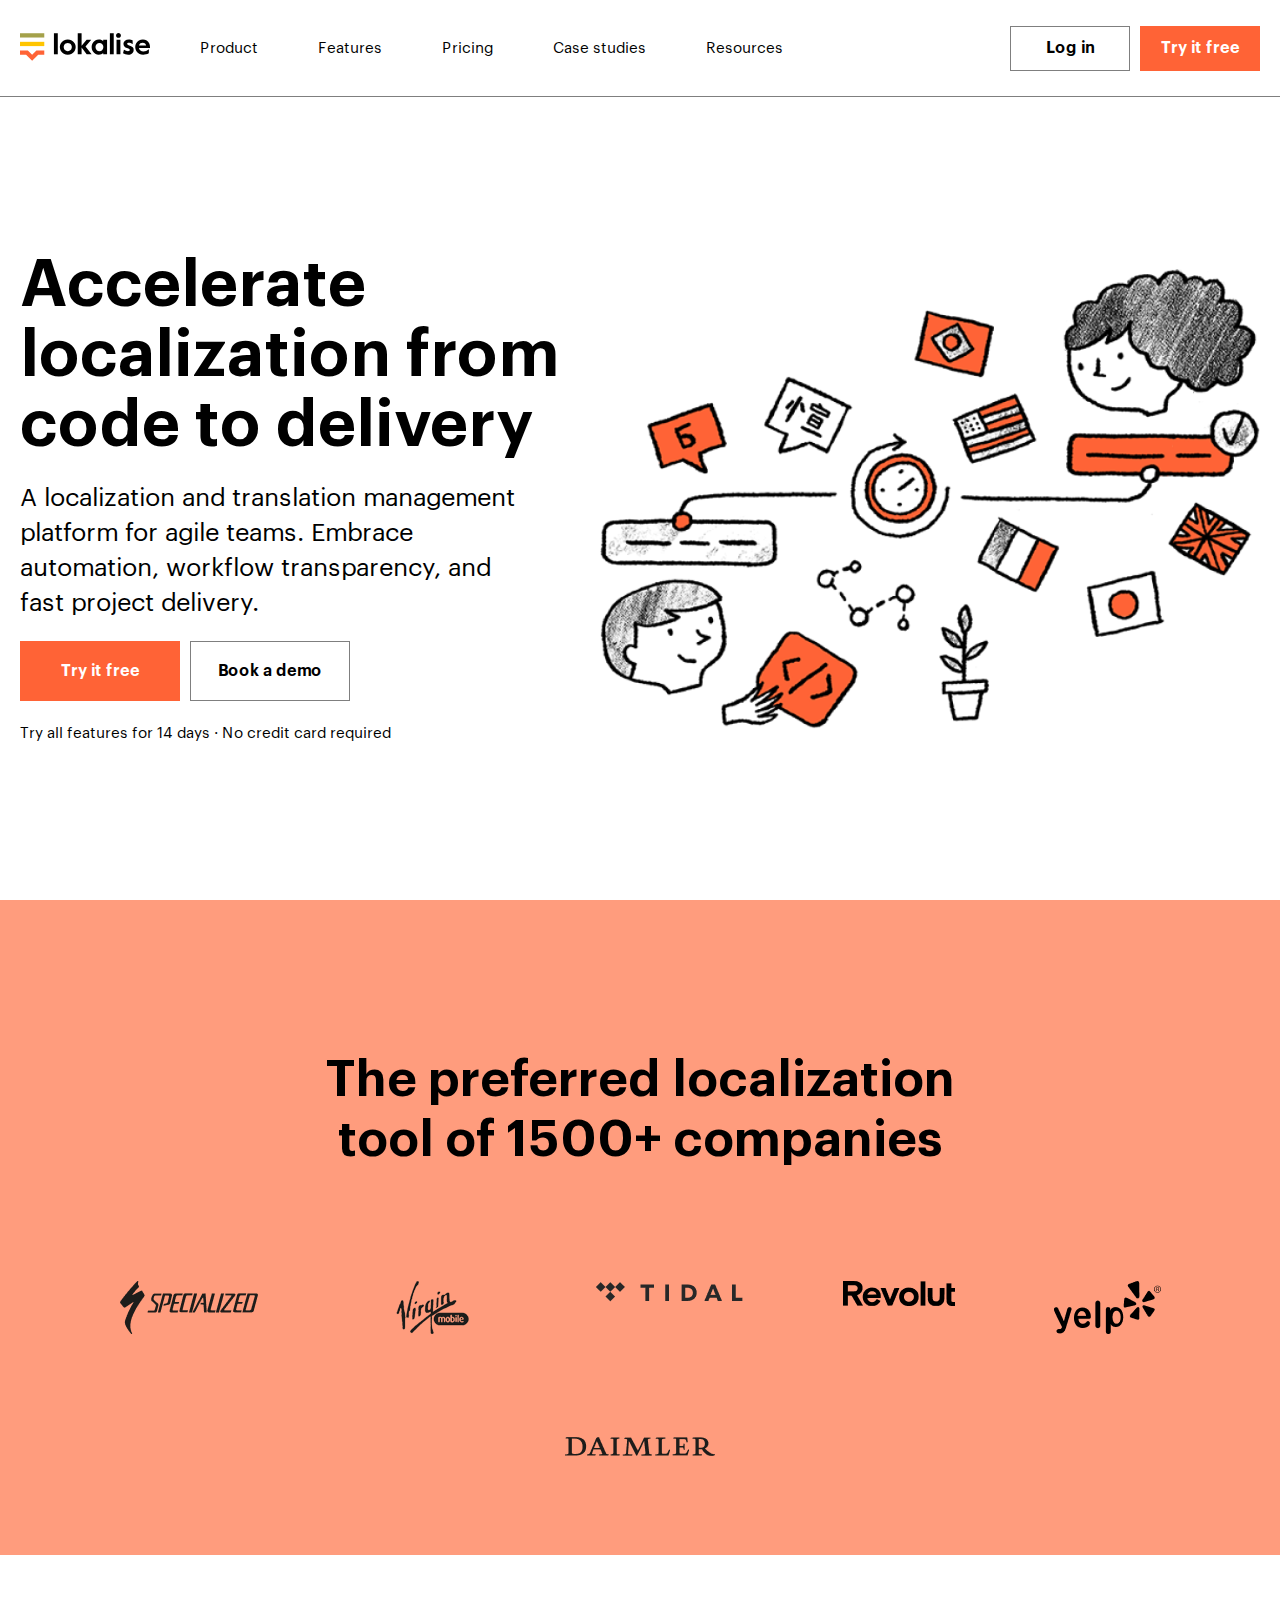
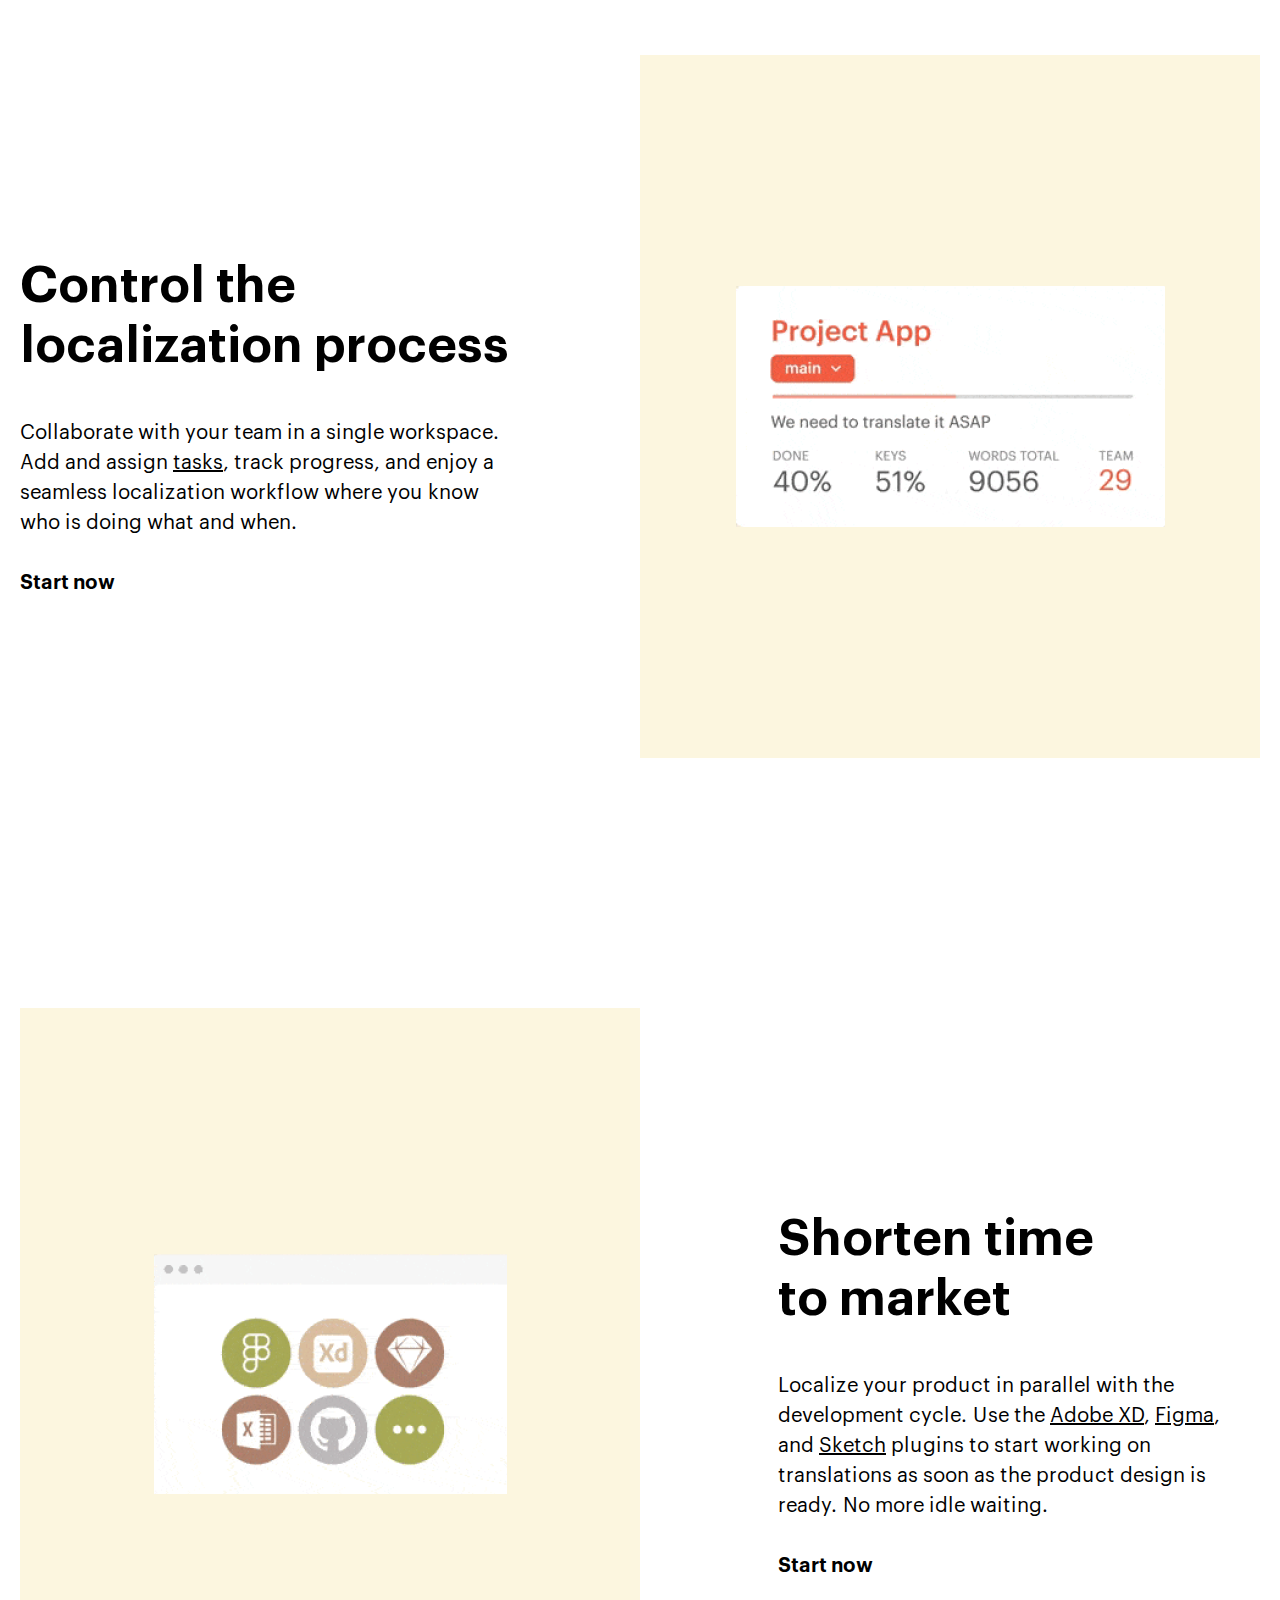
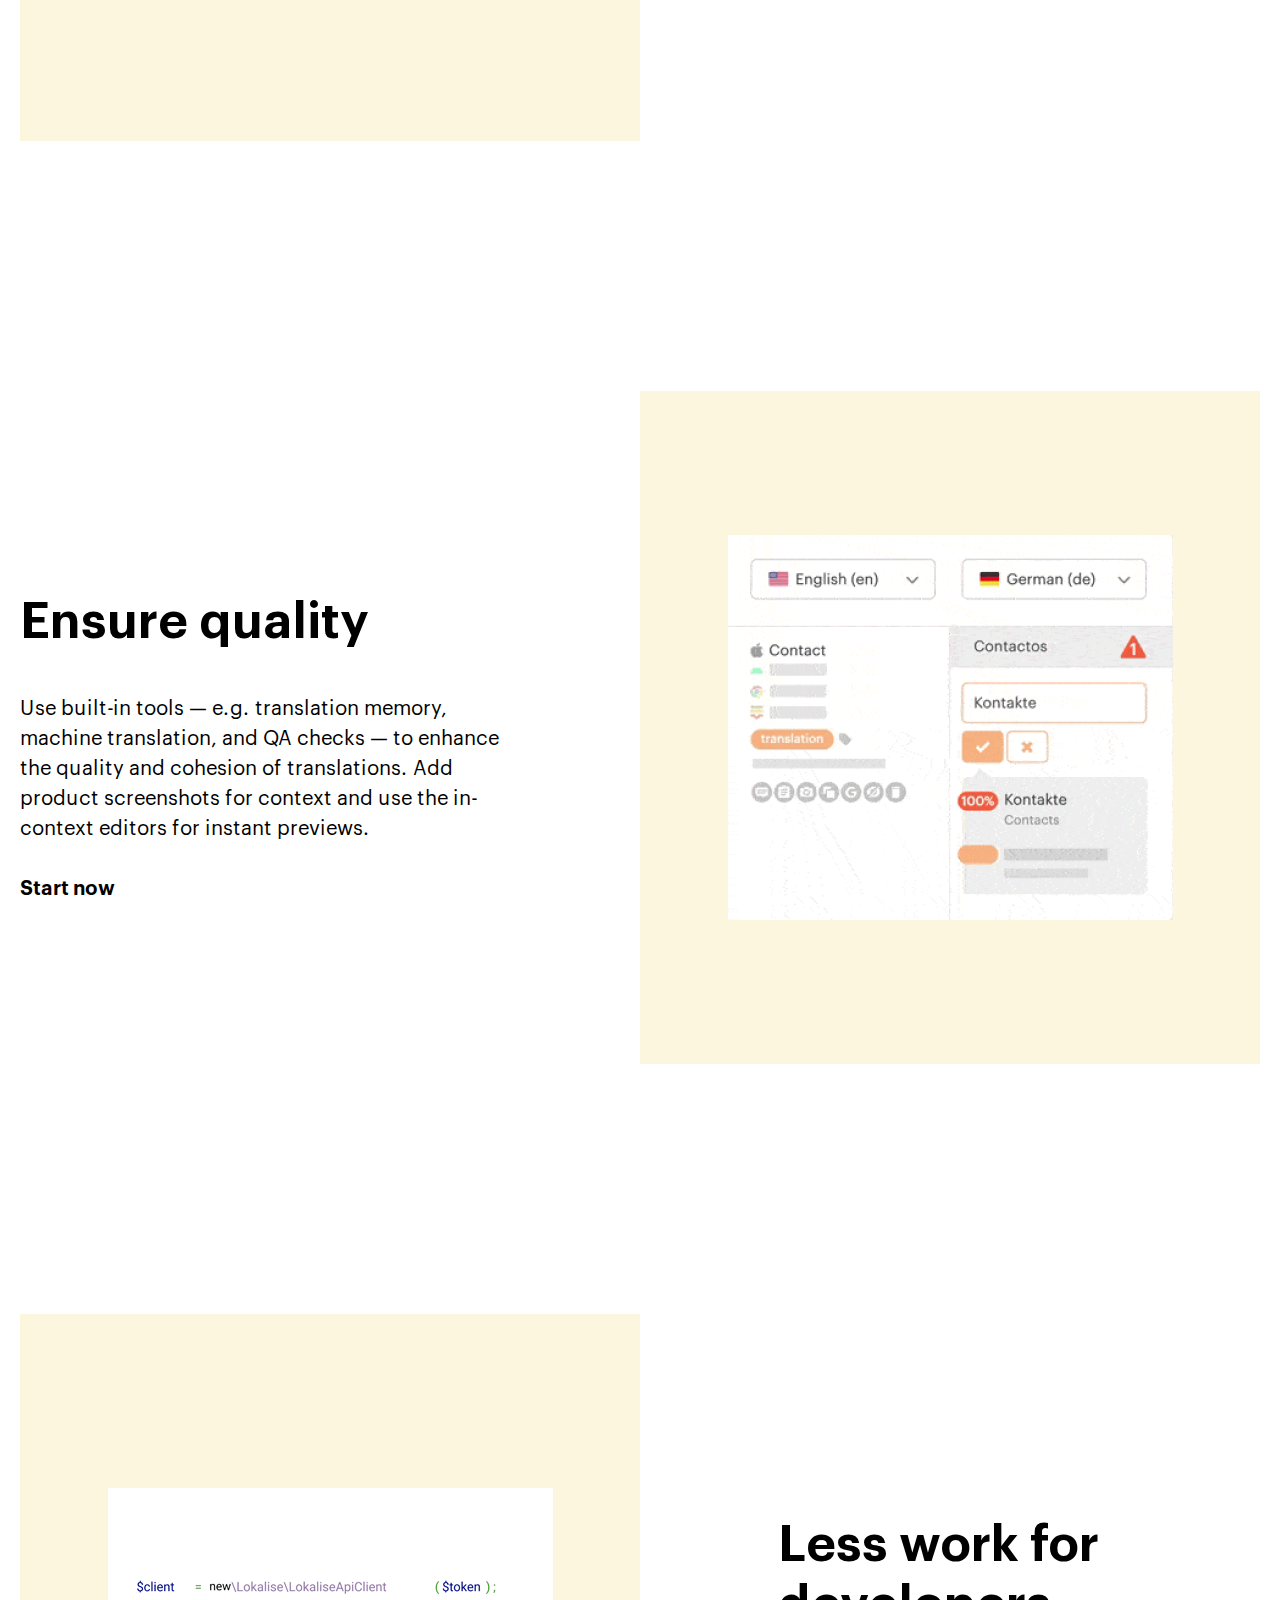
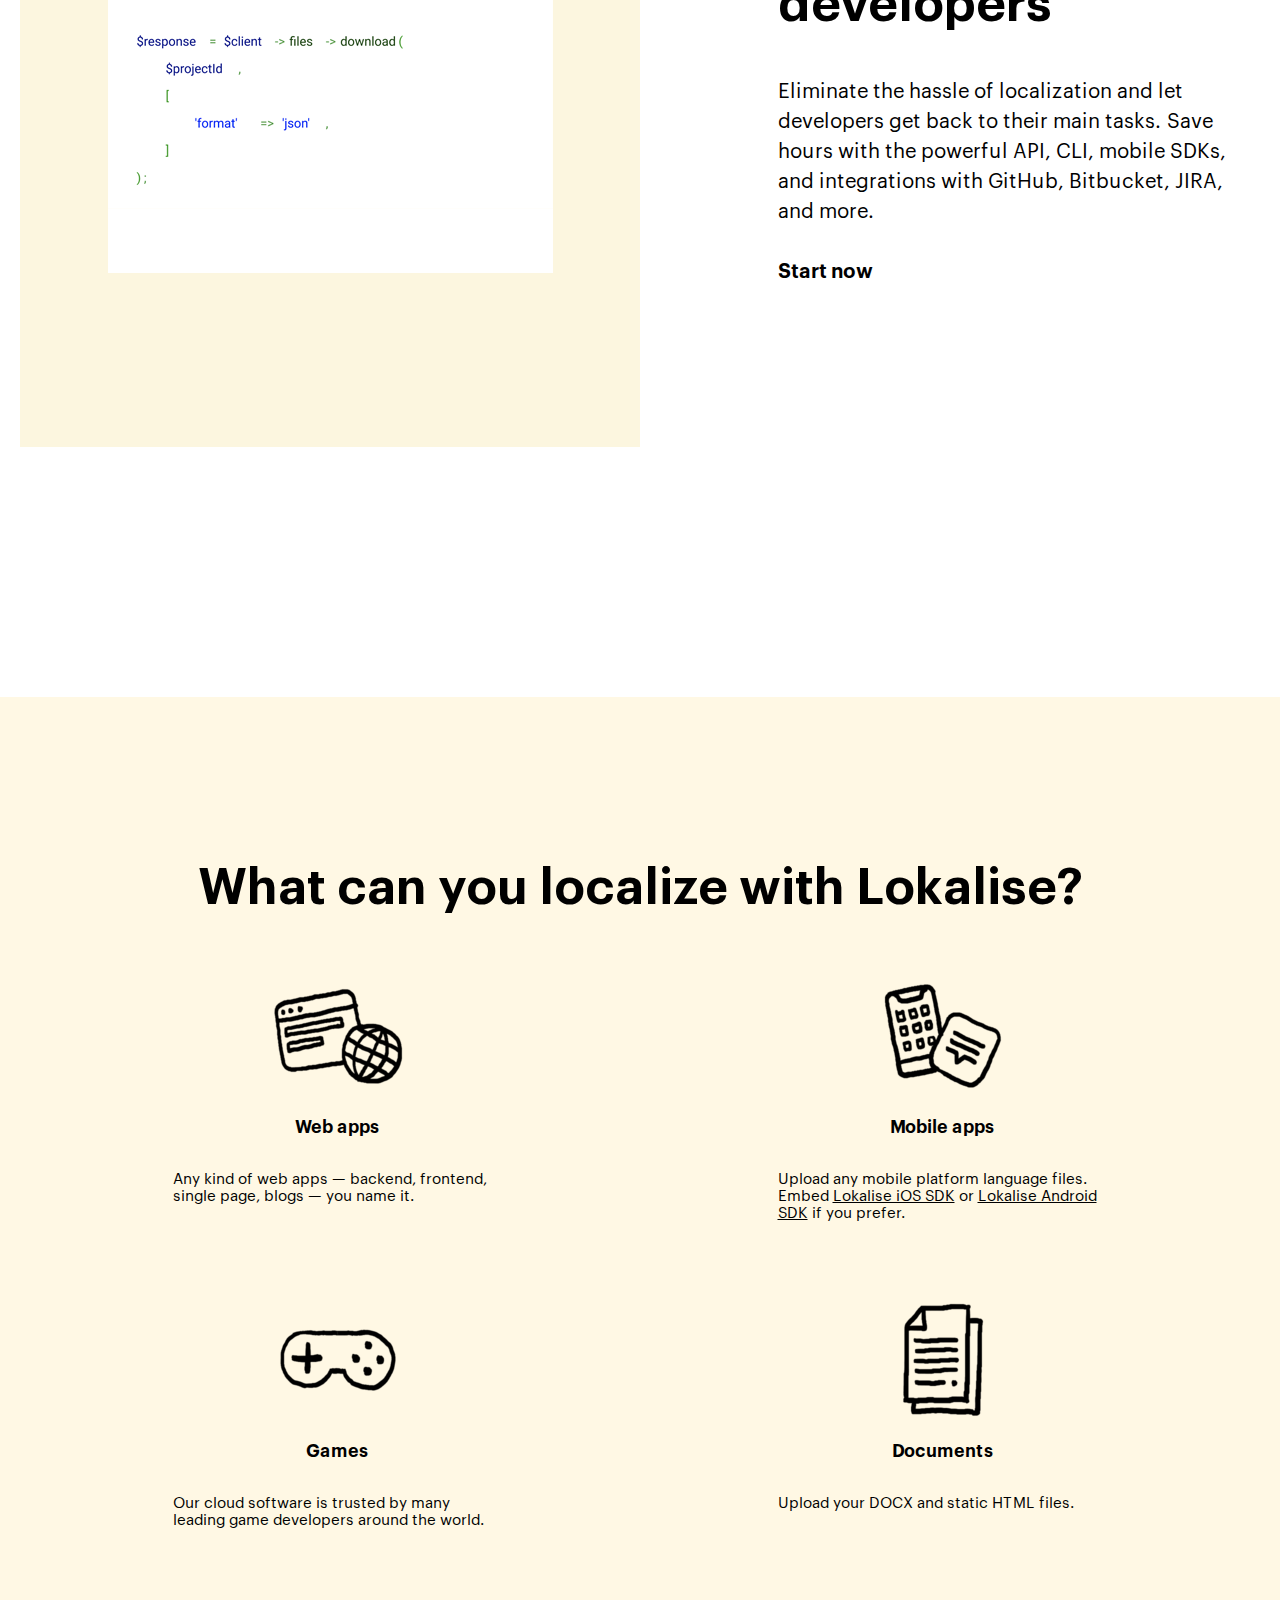
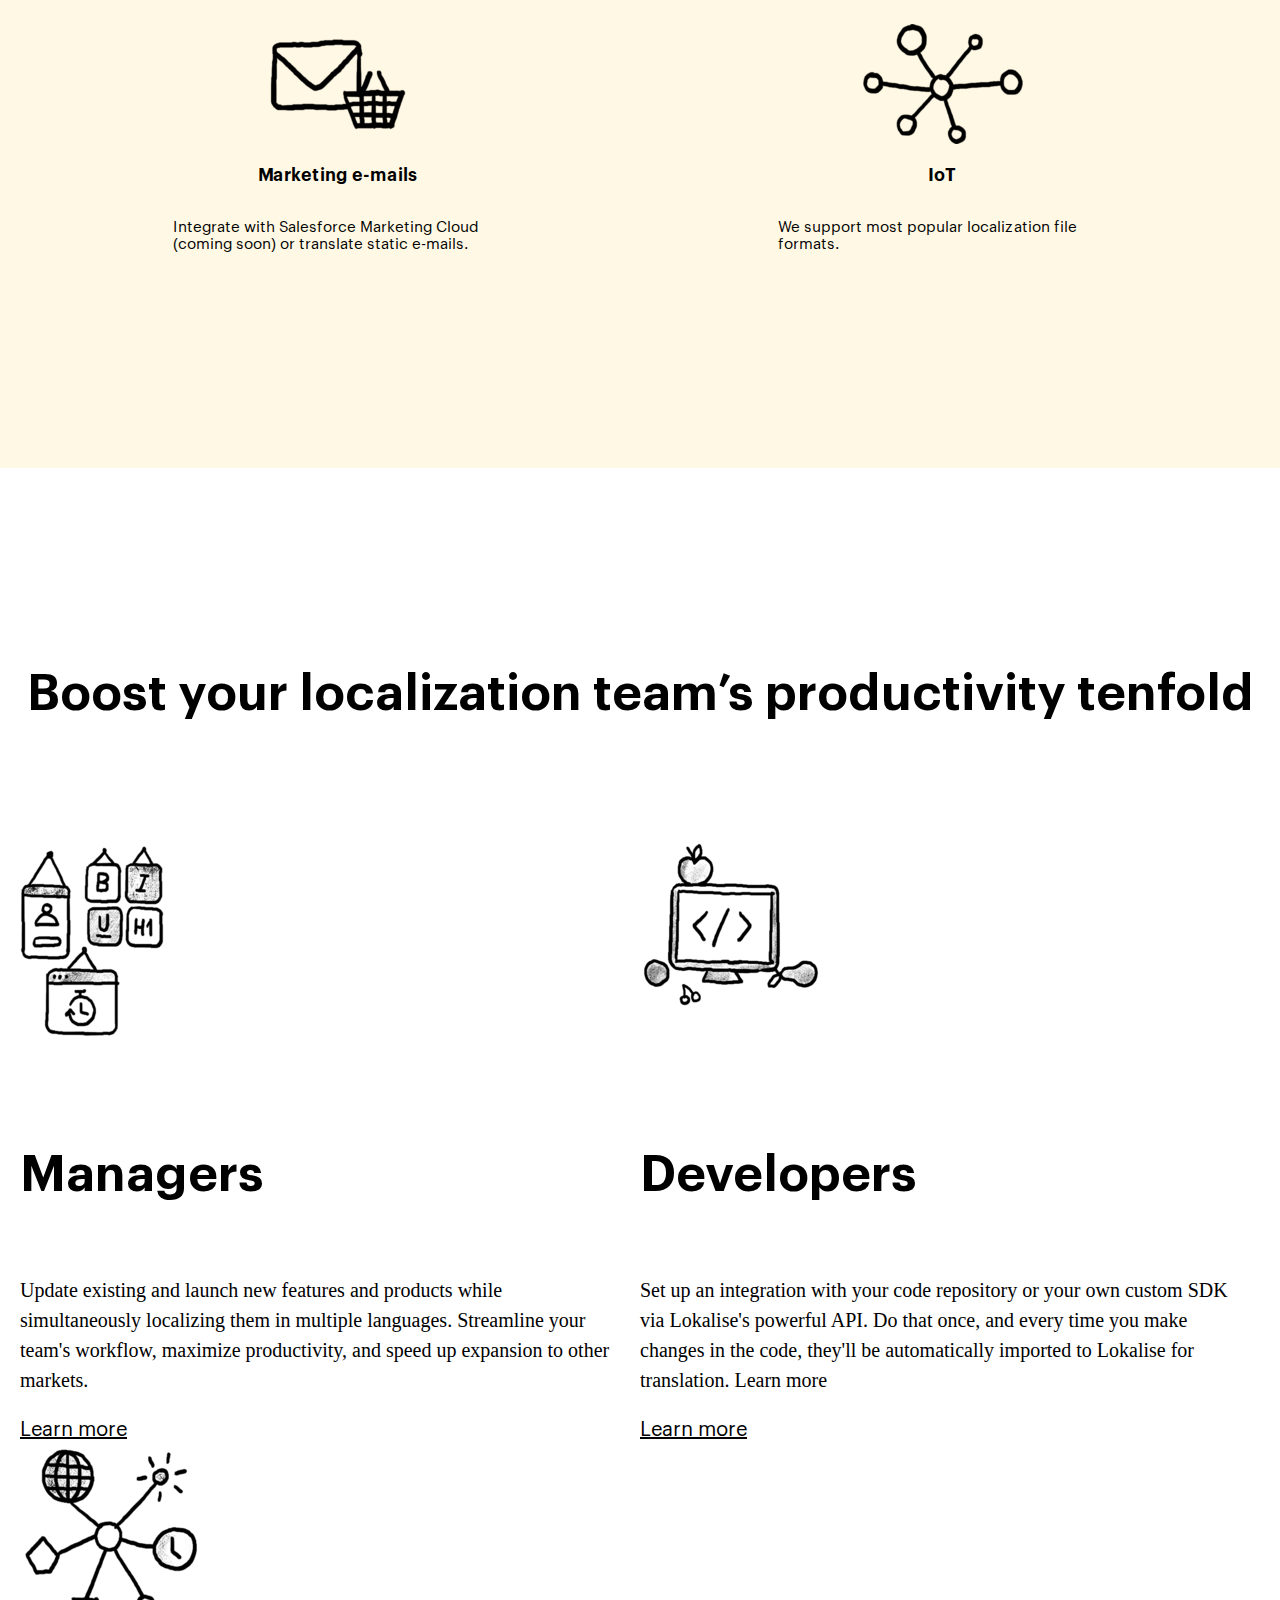
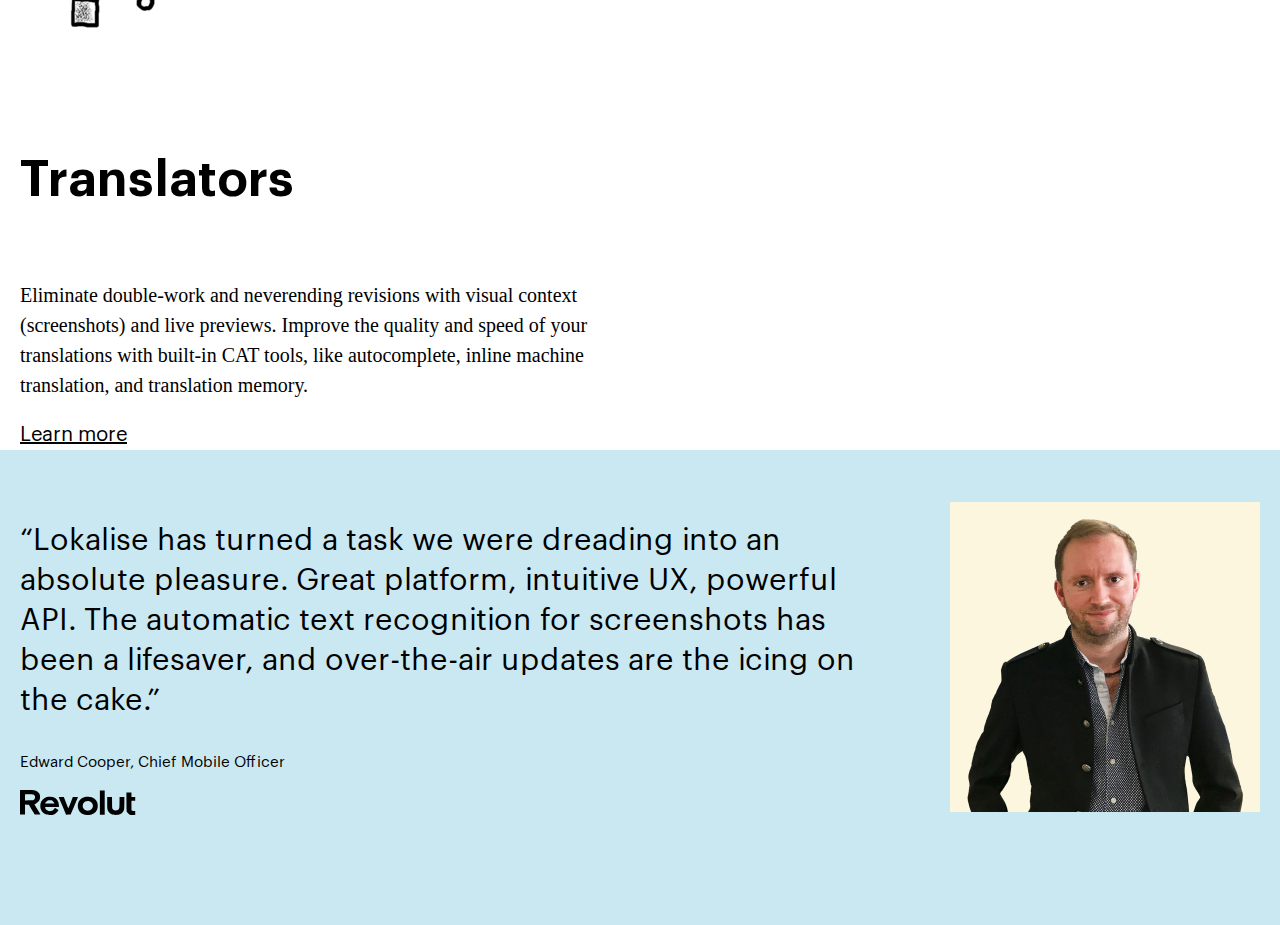
==== index.html @ c9538af0 "version5" ====
<!DOCTYPE html>
<html lang="en">

<head>
  <meta charset="UTF-8">
  <meta name="viewport" content="width=device-width, initial-scale=1.0">
  <meta http-equiv="X-UA-Compatible" content="ie=edge">
  <title>Document</title>
  <link rel="stylesheet" href="assets/css/style.css">
</head>

<body>

  <header class="header container">
    <div class="header-menu">
      <div class="header-menu__logo header-logo">
        <img class="header-logo__image" src="assets/img/logo.svg" alt="logo">
      </div>
      <nav class="header-menu__navbar header-navbar">
        <div class="header-navbar__btn">
          <div class="header-navbar__btn-row"></div>
          <div class="header-navbar__btn-row"></div>
          <div class="header-navbar__btn-row"></div>
        </div>
        <ul class="header-navbar__list">
          <li class="header-navbar__item">
            <a class="header-navbar__link" href="">Product</a>
          </li>
          <li class="header-navbar__item">
            <a class="header-navbar__link" href="">Features</a>
          </li>
          <li class="header-navbar__item">
            <a class="header-navbar__link" href="">Pricing</a>
          </li>
          <li class="header-navbar__item">
            <a class="header-navbar__link" href="">Case studies</a>
          </li>
          <li class="header-navbar__item">
            <a class="header-navbar__link" href="">Resources</a>
          </li>
        </ul>
      </nav>
      <div class="header-menu__actions header-actions">
        <button class="btn btn--light btn--sm" type="button">Log in</button>
        <button class="btn btn--accent btn--sm" type="button">Try it free</button>
      </div>
    </div>
    <div class="header-content">
      <h1 class="header-content__title">Accelerate localization from code to delivery</h1>
      <div class="header-content__description">A localization and translation management platform for agile teams.
        Embrace automation, workflow transparency, and fast
        project delivery.</div>
      <div class="header-content__actions">
        <button class="btn btn--accent btn--md" type="button">Try it free</button>
        <button class="btn btn--light btn--md" type="button">Book a demo</button>
      </div>
      <div class="header-content__notes">
        Try all features for 14 days · No credit card required
      </div>
      <div class="header-content__pictures">
        <img class="header-content__image" src="assets/img/header-img.png" alt="">
      </div>
    </div>
  </header>
  <main>
    <section class="brands">
      <div class="brands-container container">
        <div class="brands-title">
          <h2 class="brands-title__text">The preferred localization tool of 1500+ companies</h2>
        </div>
        <div class="brands-icon">
          <div class="brands-icon__image">
            <img src="assets/img/brand1.png" alt="">
          </div>
          <div class="brands-icon__image">
            <img src="assets/img/brand2.png" alt="">
          </div>
          <div class="brands-icon__image">
            <img src="assets/img/brand3.png" alt="">
          </div>
          <div class="brands-icon__image">
            <img src="assets/img/brand4.png" alt="">
          </div>
          <div class="brands-icon__image">
            <img src="assets/img/brand5.png" alt="">
          </div>
          <div class="brands-icon__image">
            <img src="assets/img/brand6.png" alt="">
          </div>
        </div>
      </div>
    </section>
    <section class="box container">

      <div class="box-item1">
        <div class="box-item1__contant">
          <h2 class="box-item1__contant-title">Control the localization process</h2>
          <div class="box-item1__contant-description">Collaborate with your team in a single workspace. Add and assign
            <u>tasks</u>,
            track progress, and enjoy a seamless
            localization workflow where you know who is doing what and when.
          </div>
          <div class="box-item1__contant-action">
            <a class="box-item1__contant-action-button" href="">Start now</a>
          </div>
        </div>

        <div class="box-item1__picture">
          <img class="box-item1__picture-image" src="assets/img/item1.png" alt="">
        </div>
      </div>

      <div class="box-item2">
        <div class="box-item2__picture">
          <img class="box-item2__picture-image" src="assets/img/item2.png" alt="">
        </div>
        <div class="box-item2__contant">
          <h2 class="box-item2__contant-title">Shorten time to market</h2>
          <div class="box-item2__contant-description">Localize your product in parallel with the development cycle. Use
            the <u>Adobe XD</u>, <u>Figma</u>, and <u>Sketch</u> plugins to start
            working on translations as soon as the product design is ready. No more idle waiting.</div>
          <div class="box-item2__contant-action">
            <a class="box-item2__contant-action-button" href="">Start now</a>
          </div>
        </div>
      </div>

      <div class="box-item3">
        <div class="box-item3__contant">
          <h2 class="box-item3__contant-title">Ensure quality</h2>
          <div class="box-item3__contant-description">Use built-in tools — e.g. translation memory, machine translation,
            and QA checks — to enhance the quality and cohesion
            of translations. Add product screenshots for context and use the in-context editors for instant previews.
          </div>
          <div class="box-item3__contant-action">
            <a class="box-item3__contant-action-button" href="">Start now</a>
          </div>
        </div>

        <div class="box-item3__picture">
          <img class="box-item3__picture-image" src="assets/img/item3.png" alt="">
        </div>
      </div>

      <div class="box-item4">
        <div class="box-item4__picture">
          <img class="box-item4__picture-image" src="assets/img/item4.png" alt="">
        </div>
        <div class="box-item4__contant">
          <h2 class="box-item4__contant-title">Less work for developers</h2>
          <div class="box-item4__contant-description">Eliminate the hassle of localization and let developers get back
            to their main tasks. Save hours with the powerful API,
            CLI, mobile SDKs, and integrations with GitHub, Bitbucket, JIRA, and more.</div>
          <div class="box-item4__contant-action">
            <a class="box-item4__contant-action-button" href="">Start now</a>
          </div>
        </div>
      </div>

    </section>

    <section class="apps">
      <div class="container">
        <div class="apps-item">
          <h2 class="apps-item__text">
            What can you localize with Lokalise?
          </h2>
        </div>

        <div class="apps-container">
          <div class="apps-box">
            <h3 class="apps-box__title">
              Web apps
            </h3>
            <div class="apps-box__picture">
              <img class="apps-box__image" src="assets/img/box1.svg" alt="">
            </div>
            <p class="apps-box__description">Any kind of web apps — backend, frontend, single page, blogs — you name
              it.
            </p>
          </div>
          <div class="apps-box">
            <h3 class="apps-box__title">
              Mobile apps
            </h3>
            <div class="apps-box__picture">
              <img class="apps-box__image" src="assets/img/box2.svg" alt="">
            </div>
            <p class="apps-box__description">Upload any mobile platform language files. Embed <u>Lokalise iOS SDK</u> or
              <u>Lokalise Android SDK</u> if you prefer.
            </p>
          </div>
          <div class="apps-box">
            <h3 class="apps-box__title">
              Games
            </h3>
            <div class="apps-box__picture">
              <img class="apps-box__image" src="assets/img/box3.svg" alt="">
            </div>
            <p class="apps-box__description">Our cloud software is trusted by many leading game developers around the
              world.
            </p>
          </div>
          <div class="apps-box">
            <h3 class="apps-box__title">
              Documents
            </h3>
            <div class="apps-box__picture">
              <img class="apps-box__image" src="assets/img/box4.svg" alt="">
            </div>
            <p class="apps-box4__description">Upload your DOCX and static HTML files.
            </p>
          </div>
          <div class="apps-box">
            <h3 class="apps-box__title">
              Marketing e-mails
            </h3>
            <div class="apps-box__picture">
              <img class="apps-box__image" src="assets/img/box5.svg" alt="">
            </div>
            <p class="apps-box__description">Integrate with Salesforce Marketing Cloud (coming soon) or translate static
              e-mails.
            </p>
          </div>
          <div class="apps-box">
            <h3 class="apps-box__title">
              IoT
            </h3>
            <div class="apps-box__picture">
              <img class="apps-box__image" src="assets/img/box6.svg" alt="">
            </div>
            <p class="apps-box__description">We support most popular localization file formats.
            </p>
          </div>
        </div>
      </div>
    </section>


    <section class="teams container">
      <div class="teams-item">
        <h2 class="teams-item__text">
          Boost your localization team’s productivity tenfold
        </h2>
      </div>

      <div class="teams-container">
        <div class="teams-box">
          <h3 class="teams-box__title">
            Managers
          </h3>
          <div class="teams-box__picture">
            <img class="teams-box__image" src="assets/img/teams1.svg" alt="">
          </div>
          <p class="teams-box__description">Update existing and launch new features and products while simultaneously
            localizing them in multiple languages.
            Streamline your team's workflow, maximize productivity, and speed up expansion to other markets.
          </p>
          <div class="teams-box__actions">
            <a class="teams-box__botton" href="">Learn more</a>
          </div>
        </div>

        <div class="teams-box">
          <h3 class="teams-box__title">
            Developers
          </h3>
          <div class="teams-box__picture">
            <img class="teams-box__image" src="assets/img/teams2.svg" alt="">
          </div>
          <p class="teams-box__description">Set up an integration with your code repository or your own custom SDK via
            Lokalise's powerful API. Do that once, and
            every time you make changes in the code, they'll be automatically imported to Lokalise for translation.
            Learn more
          </p>
          <div class="teams-box__actions">
            <a class="teams-box__botton" href="">Learn more</a>
          </div>
        </div>
        <div class="teams-box">
          <h3 class="teams-box__title">
            Translators
          </h3>
          <div class="teams-box__picture">
            <img class="teams-box__image" src="assets/img/teams3.svg" alt="">
          </div>
          <p class="teams-box__description">Eliminate double-work and neverending revisions with visual context
            (screenshots) and live previews. Improve the quality
            and speed of your translations with built-in CAT tools, like autocomplete, inline machine translation, and
            translation
            memory.
          </p>
          <div class="teams-box__actions">
            <a class="teams-box__botton" href="">Learn more</a>
          </div>
        </div>
      </div>

    </section>
    <section class="face">
      <div class="face-container container">
        <div class="face-contant">
          <p class="face-contant__description">“Lokalise has turned a task we were dreading into an absolute pleasure. Great platform, intuitive UX, powerful API. The
          automatic text recognition for screenshots has been a lifesaver, and over-the-air updates are the icing on the cake.”</p>
          <p class="face-contant__notes">Edward Cooper, Chief Mobile Officer</p>
          <div class="face-contant__revolut">
            <img src="assets/img/revolut.svg" alt="">
          </div>
        </div>
        <div class="face-picture">
          <img class="face-image" src="assets/img/face.png" alt="">
        </div>
      </div>
    </section>
  </main>

  <footer></footer>

</body>

</html>
---- assets/css/style.css ----
/*! normalize.css v8.0.1 | MIT License | github.com/necolas/normalize.css */
html {
  line-height: 1.15;

  -webkit-text-size-adjust: 100%;
}
body {
  margin: 0;
}
main {
  display: block;
}
h1 {
  margin: 0.67em 0;

  font-size: 2em;
}
hr {
  overflow: visible;

  -webkit-box-sizing: content-box;
          box-sizing: content-box;
  height: 0;
}
pre {
  font-family: monospace, monospace;
  font-size: 1em;
}
a {
  background-color: transparent;
}
abbr[title] {
          text-decoration: underline;
          text-decoration: underline dotted;

  border-bottom: none;

  -webkit-text-decoration: underline dotted;
}
b,
strong {
  font-weight: bolder;
}
code,
kbd,
samp {
  font-family: monospace, monospace;
  font-size: 1em;
}
small {
  font-size: 80%;
}
sub,
sup {
  position: relative;

  vertical-align: baseline;

  font-size: 75%;
  line-height: 0;
}

sub {
  bottom: -0.25em;
}

sup {
  top: -0.5em;
}
img {
  border-style: none;
}
button,
input,
optgroup,
select,
textarea {
  margin: 0;

  font-family: inherit;
  font-size: 100%;
  line-height: 1.15;
}
button,
input {
  overflow: visible;
}
button,
select {
  text-transform: none;
}
button,
[type=button],
[type=reset],
[type=submit] {
  -webkit-appearance: button;
}
button::-moz-focus-inner,
[type=button]::-moz-focus-inner,
[type=reset]::-moz-focus-inner,
[type=submit]::-moz-focus-inner {
  padding: 0;

  border-style: none;
}
button:-moz-focusring,
[type=button]:-moz-focusring,
[type=reset]:-moz-focusring,
[type=submit]:-moz-focusring {
  outline: 1px dotted ButtonText;
}
fieldset {
  padding: 0.35em 0.75em 0.625em;
}
legend {
  display: table;

  -webkit-box-sizing: border-box;
          box-sizing: border-box;
  max-width: 100%;
  padding: 0;

  white-space: normal;

  color: inherit;
}
progress {
  vertical-align: baseline;
}
textarea {
  overflow: auto;
}
[type=checkbox],
[type=radio] {
  -webkit-box-sizing: border-box;
          box-sizing: border-box;
  padding: 0;
}
[type=number]::-webkit-inner-spin-button,
[type=number]::-webkit-outer-spin-button {
  height: auto;
}
[type=search] {
  outline-offset: -2px;

  -webkit-appearance: textfield;
}
[type=search]::-webkit-search-decoration {
  -webkit-appearance: none;
}
::-webkit-file-upload-button {
  font: inherit;

  -webkit-appearance: button;
}
details {
  display: block;
}
summary {
  display: list-item;
}
template {
  display: none;
}
[hidden] {
  display: none;
}

@font-face {
  font-family: "Graphik LCG";
  font-weight: 600;
  font-style: normal;

  font-display: swap;
  src: url("../fonts/GraphikLCG-Semibold.woff2") format("woff2"), url("../fonts/GraphikLCG-Semibold.woff") format("woff");
}
@font-face {
  font-family: "Graphik LCG";
  font-weight: normal;
  font-style: normal;

  font-display: swap;
  src: url("../fonts/GraphikLCG-Regular.woff2") format("woff2"), url("../fonts/GraphikLCG-Regular.woff") format("woff");
}
*,
*::before,
*::after {
  -webkit-box-sizing: border-box;
          box-sizing: border-box;
}

html {
  font-size: 16px;
}

body {
  font-family: "Graphik LCG", "sans-serif";
  font-size: 15px;
  font-weight: 400;
}

a {
  text-decoration: none;

  color: #000000;
}

.container {
  max-width: 1330px;
  margin-right: auto;
  margin-left: auto;
  padding-right: 20px;
  padding-left: 20px;
}

.btn {
  display: block;

  padding: 0.5em 1em;

  cursor: pointer;

  border-width: 1px;
  border-style: solid;
  border-radius: 0;

  font-size: 1rem;
  font-weight: 600;
}

.btn--light {
  border-color: rgba(0, 0, 0, 0.5);
  background-color: #ffffff;
}

.btn--accent {
  color: #ffffff;
  border-color: #ff6336;
  background-color: #ff6336;
}

.btn--sm {
  min-width: 120px;
  height: 45px;
}

.header {
  display: -webkit-box;
  display: -ms-flexbox;
  display: flex;
  -webkit-box-orient: vertical;
  -webkit-box-direction: normal;
  -ms-flex-direction: column;
      flex-direction: column;

  min-height: 100vh;

  background-color: #ffffff;
}

.header-menu {
  position: relative;

  display: -webkit-box;
  display: -ms-flexbox;
  display: flex;
  -webkit-box-align: center;
  align-items: center;
  -ms-flex-align: center;

  padding-top: 20px;
  padding-bottom: 20px;

  gap: 20px;
}
.header-menu::after {
  position: absolute;
  bottom: 0;
  left: 50%;

  width: 100vw;
  height: 1px;
  margin-left: -50vw;

  content: "";

  background-color: rgba(0, 0, 0, 0.5);
}
.header-menu__logo {
  padding-right: 10px;
}
.header-menu__actions {
  margin-left: auto;
}

.header-navbar__list {
  display: -webkit-box;
  display: -ms-flexbox;
  display: flex;
  -ms-flex-wrap: wrap;
      flex-wrap: wrap;

  margin: 0;
  padding: 0;

  list-style: none;

  -webkit-column-gap: 20px;
     -moz-column-gap: 20px;
          column-gap: 20px;
}
.header-navbar__link {
  display: block;

  padding: 20px;
}

.header-actions {
  display: -webkit-box;
  display: -ms-flexbox;
  display: flex;

  gap: 10px;
}

.header-content {
  display: grid;

  margin-top: auto;
  margin-bottom: auto;
  padding-top: 40px;
  padding-bottom: 40px;

  row-gap: 20px;
}
.header-content__title {
  margin: 0;

  font-weight: 600;
  line-height: 1.08;

  grid-area: ttl;
}
.header-content__description {
  font-size: 25px;
  line-height: 1.4;

  grid-area: dsc;
}
.header-content__actions {
  display: -webkit-box;
  display: -ms-flexbox;
  display: flex;

  gap: 10px;
  grid-area: act;
}
.header-content__notes {
  line-height: 1.67;

  grid-area: nts;
}
.header-content__pictures {
  display: -webkit-box;
  display: -ms-flexbox;
  display: flex;
  -webkit-box-align: center;
  align-items: center;
  -ms-flex-align: center;
  -webkit-box-pack: center;
  -ms-flex-pack: center;
  justify-content: center;

  grid-area: pic;
}

.brands {
  background-color: #ff9c7d;
}

.brands-container {
  display: -webkit-box;
  display: -ms-flexbox;
  display: flex;
  -webkit-box-align: center;
  align-items: center;
  -ms-flex-align: center;
  -webkit-box-orient: vertical;
  -webkit-box-direction: normal;
  -ms-flex-direction: column;
      flex-direction: column;
  -webkit-box-pack: center;
  -ms-flex-pack: center;
  justify-content: center;

  max-width: 1330px;
  margin-bottom: 100px;
  padding-right: 20px;
  padding-left: 20px;
}

.brands-icon {
  display: -webkit-box;
  display: -ms-flexbox;
  display: flex;
  -ms-flex-wrap: wrap;
      flex-wrap: wrap;
  -webkit-box-pack: center;
  -ms-flex-pack: center;
  justify-content: center;

  margin-bottom: 94px;

  gap: 99px;
}
.brands-title {
  max-width: 720px;
  min-height: 120px;
  padding-top: 108px;
  padding-bottom: 70px;

  text-align: center;
}
.brands-title__text {
  text-align: center;

  font-size: 50px;
  font-weight: 600;
  line-height: 60px;
}

.box-item1 {
  display: grid;

  min-height: 632px;
  margin-bottom: 250px;

  grid-auto-columns: minmax(0, 1fr);
  grid-auto-flow: column;
}
.box-item1__contant-title {
  max-width: 493px;
  padding-top: 160px;

  font-size: 50px;
  font-weight: 600;
  line-height: 60px;
}
.box-item1__contant-description {
  max-width: 490px;

  font-size: 20px;
  font-weight: 400;
  line-height: 30px;
}
.box-item1__contant-action {
  padding-top: 30px;
  padding-bottom: 160px;
}
.box-item1__contant-action-button {
  font-size: 20px;
  font-weight: 600;
  line-height: 30px;
}
.box-item1__picture {
  display: -webkit-box;
  display: -ms-flexbox;
  display: flex;
  -webkit-box-align: center;
  align-items: center;
  -ms-flex-align: center;
  -webkit-box-pack: center;
  -ms-flex-pack: center;
  justify-content: center;

  min-height: 500px;

  background-color: #fcf6df;
}
.box-item2 {
  display: grid;

  min-height: 632px;
  margin-bottom: 250px;

  grid-auto-columns: minmax(0, 1fr);
  grid-auto-flow: column;
}
.box-item2__contant-title {
  max-width: 493px;
  padding-top: 160px;
  padding-left: 138px;

  font-size: 50px;
  font-weight: 600;
  line-height: 60px;
}
.box-item2__contant-description {
  max-width: 618px;
  padding-left: 138px;

  font-size: 20px;
  font-weight: 400;
  line-height: 30px;
}
.box-item2__contant-action {
  padding-top: 30px;
  padding-bottom: 160px;
  padding-left: 138px;
}
.box-item2__contant-action-button {
  font-size: 20px;
  font-weight: 600;
  line-height: 30px;
}
.box-item2__picture {
  display: -webkit-box;
  display: -ms-flexbox;
  display: flex;
  -webkit-box-align: center;
  align-items: center;
  -ms-flex-align: center;
  -webkit-box-pack: center;
  -ms-flex-pack: center;
  justify-content: center;

  min-height: 500px;

  background-color: #fcf6df;
}
.box-item3 {
  display: grid;

  min-height: 632px;
  margin-bottom: 250px;

  grid-auto-columns: minmax(0, 1fr);
  grid-auto-flow: column;
}
.box-item3__contant-title {
  max-width: 493px;
  padding-top: 160px;

  font-size: 50px;
  font-weight: 600;
  line-height: 60px;
}
.box-item3__contant-description {
  max-width: 490px;

  font-size: 20px;
  font-weight: 400;
  line-height: 30px;
}
.box-item3__contant-action {
  padding-top: 30px;
  padding-bottom: 160px;
}
.box-item3__contant-action-button {
  font-size: 20px;
  font-weight: 600;
  line-height: 30px;
}
.box-item3__picture {
  display: -webkit-box;
  display: -ms-flexbox;
  display: flex;
  -webkit-box-align: center;
  align-items: center;
  -ms-flex-align: center;
  -webkit-box-pack: center;
  -ms-flex-pack: center;
  justify-content: center;

  min-height: 500px;

  background-color: #fcf6df;
}
.box-item4 {
  display: grid;

  min-height: 632px;
  margin-bottom: 250px;

  grid-auto-columns: minmax(0, 1fr);
  grid-auto-flow: column;
}
.box-item4__contant-title {
  max-width: 493px;
  padding-top: 160px;
  padding-left: 138px;

  font-size: 50px;
  font-weight: 600;
  line-height: 60px;
}
.box-item4__contant-description {
  max-width: 618px;
  padding-left: 138px;

  font-size: 20px;
  font-weight: 400;
  line-height: 30px;
}
.box-item4__contant-action {
  padding-top: 30px;
  padding-bottom: 160px;
  padding-left: 138px;
}
.box-item4__contant-action-button {
  font-size: 20px;
  font-weight: 600;
  line-height: 30px;
}
.box-item4__picture {
  display: -webkit-box;
  display: -ms-flexbox;
  display: flex;
  -webkit-box-align: center;
  align-items: center;
  -ms-flex-align: center;
  -webkit-box-pack: center;
  -ms-flex-pack: center;
  justify-content: center;

  min-height: 500px;

  background-color: #fcf6df;
}
.apps {
  padding-bottom: 150px;

  background-color: #fff8e4;
}

.apps-container {
  display: grid;

  padding-right: 40px;
  padding-left: 40px;

  gap: 57px 110px;
  grid-template-columns: repeat(3, 1fr);
}

.apps-item {
  margin-bottom: 58px;
  padding-top: 120px;
}
.apps-item__text {
  text-align: center;

  font-size: 50px;
  font-weight: 600;
  line-height: 60px;
}

.apps-box {
  display: -webkit-box;
  display: -ms-flexbox;
  display: flex;
  -webkit-box-orient: vertical;
  -webkit-box-direction: normal;
  -ms-flex-direction: column;
      flex-direction: column;

  width: 330px;
  min-height: 294px;
}
.apps-box__title {
  text-align: center;
}
.apps-box__picture {
  -webkit-box-ordinal-group: 0;
  -ms-flex-order: -1;
  order: -1;

  text-align: center;
}
.teams {
  padding-top: 154px;
}

.teams-item {
  padding-bottom: 75px;
}
.teams-item__text {
  text-align: center;

  font-size: 50px;
  font-weight: 600;
  line-height: 60px;
}

.teams-container {
  display: grid;

  grid-template-columns: repeat(3, 1fr);
}

.teams-box {
  display: -webkit-box;
  display: -ms-flexbox;
  display: flex;
  -webkit-box-orient: vertical;
  -webkit-box-direction: normal;
  -ms-flex-direction: column;
      flex-direction: column;
}
.teams-box__title {
  padding-top: 50px;

  font-size: 50px;
  font-weight: 600;
  line-height: 60px;
}
.teams-box__picture {
  -webkit-box-ordinal-group: 0;
  -ms-flex-order: -1;
  order: -1;

  min-height: 205px;
}
.teams-box__description {
  padding-right: 20px;

  font-family: "Graphik LC TT";
  font-size: 20px;
  font-weight: 400;
  font-style: normal;
  line-height: 30px;
}
.teams-box__botton {
  font-size: 20px;
  font-weight: 400;
  line-height: 30px;

  -webkit-text-decoration-line: underline;
          text-decoration-line: underline;
}

.face {
  padding-bottom: 105px;

  background-color: #c9e8f2;
}

.face-container {
  display: -webkit-box;
  display: -ms-flexbox;
  display: flex;

  gap: 85px;
}

.face-contant {
  padding-top: 40px;
}
.face-contant__description {
  font-size: 30px;
  font-weight: 400;
  line-height: 40px;
}
.face-contant__notes {
  font-size: 15px;
  font-weight: 400;
  line-height: 25px;
}
.face-picture {
  padding-top: 52px;
}
@media (min-width: 576px) {
  .btn--md {
    min-width: 160px;
    height: 60px;
  }
  .header-content__title {
    font-size: 65px;
  }
  .header-content__description {
    font-size: 25px;
  }
}
@media (min-width: 992px) {
  .header-content__description {
    padding-right: 70px;
  }
  .header-content__image {
    width: 100%;
  }
}
@media (min-width: 1200px) {
  .header-content {
    grid-template-areas: "ttl pic" "dsc pic" "act pic" "nts pic";
    grid-template-columns: 580px 1fr;
  }
}
@media (max-width: 1399.8px) {
  .apps-container {
    gap: 30px 50px;
    grid-template-columns: repeat(2, 1fr);
    justify-items: center;
  }
  .teams-container {
    grid-template-columns: repeat(2, 1fr);
  }
}
@media (max-width: 1199.8px) and (min-width: 992px) {
  .header-content {
    grid-template-areas: "ttl pic" "dsc pic" "act pic" "nts pic";
    grid-template-columns: 1fr 1fr;
  }
}
@media (max-width: 991.8px) {
  .header-content {
    text-align: center;

    grid-template-areas: "ttl" "dsc" "pic" "act" "nts";
  }
  .header-content__actions {
    -webkit-box-pack: center;
    -ms-flex-pack: center;
    justify-content: center;
  }
  .box-item1 {
    grid-auto-flow: initial;
    grid-template-columns: 1fr;
  }
  .box-item2 {
    grid-auto-flow: initial;
    grid-template-columns: 1fr;
  }
  .box-item3 {
    grid-auto-flow: initial;
    grid-template-columns: 1fr;
  }
  .box-item4 {
    margin-bottom: 25px;

    grid-auto-flow: initial;
    grid-template-columns: 1fr;
  }
}
@media (max-width: 991.8px) and (min-width: 768px) {
  .header-content__image {
    width: 50%;
  }
}
@media (max-width: 767.8px) {
  .header-menu {
    -webkit-box-orient: vertical;
    -webkit-box-direction: normal;
    -ms-flex-direction: column;
        flex-direction: column;
  }
  .header-menu__actions {
    margin-left: 0;
  }
  .header-content__image {
    width: 70%;
  }
  .apps-container {
    gap: 30px 50px;
    grid-template-columns: repeat(1, 1fr);
    justify-items: center;
  }
  .teams-container {
    grid-template-columns: repeat(1, 1fr);
  }
  .teams-box {
    padding-bottom: 40px;

    text-align: center;
  }
  .teams-box__title {
    padding: 0;
  }
  .face-container {
    -webkit-box-align: center;
    align-items: center;
    -ms-flex-align: center;
    -webkit-box-orient: vertical;
    -webkit-box-direction: normal;
    -ms-flex-direction: column;
        flex-direction: column;
  }
  .face-picture {
    padding-top: 0;
  }
}
@media (max-width: 575.8px) {
  .btn--md {
    min-width: 140px;
    height: 50px;
  }
  .header-content__title {
    font-size: 45px;
  }
  .header-content__description {
    font-size: 20px;
  }
  .brands-icon {
    margin-bottom: 50px;

    gap: 50px;
  }
  .brands-title {
    padding-top: 50px;
    padding-bottom: 50px;
  }
  .box-item1 {
    margin-bottom: 100px;
  }
  .box-item2 {
    margin-bottom: 100px;
  }
  .box-item2__contant-title {
    padding-left: 0;
  }
  .box-item2__contant-description {
    padding-left: 0;
  }
  .box-item2__contant-action {
    padding-left: 0;
  }
  .box-item3 {
    margin-bottom: 100px;
  }
  .box-item4 {
    margin-bottom: 100px;
  }
  .box-item4__contant-title {
    padding-left: 0;
  }
  .box-item4__contant-description {
    padding-left: 0;
  }
  .box-item4__contant-action {
    padding-left: 0;
  }
}
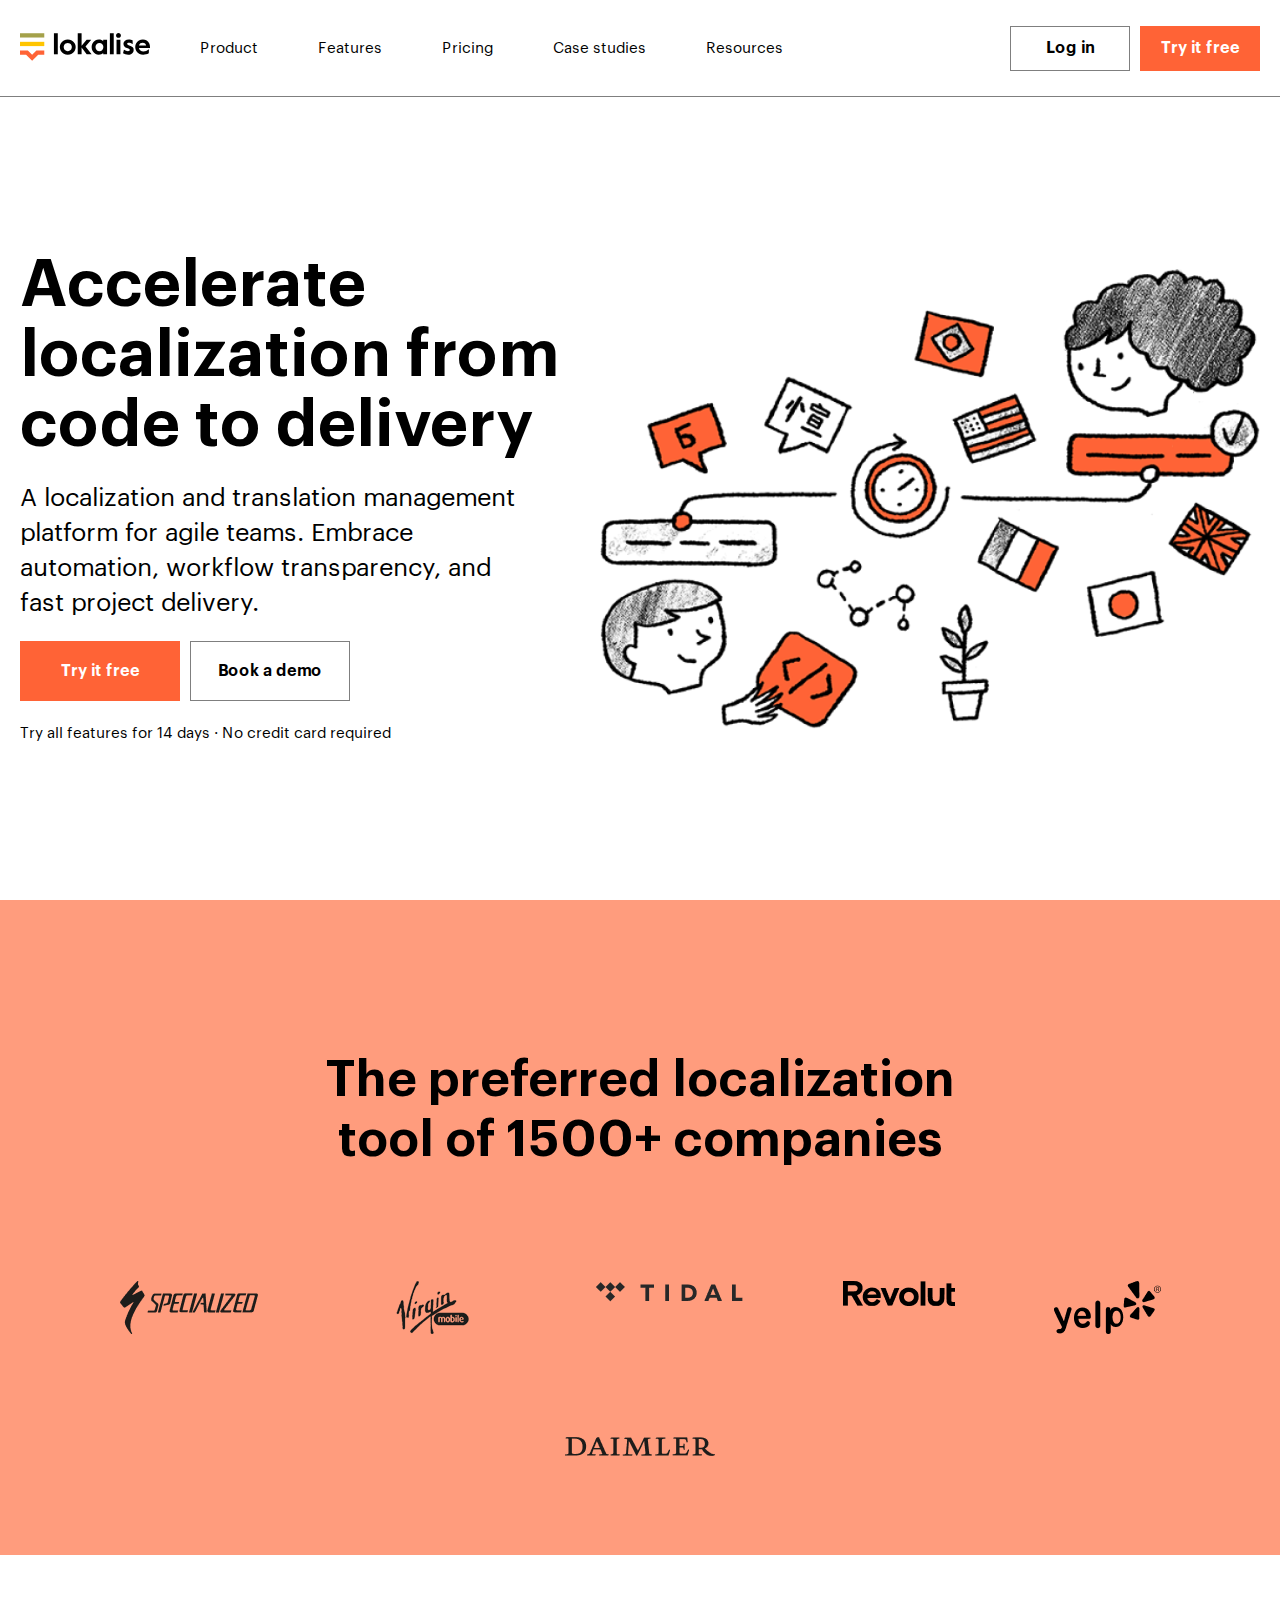
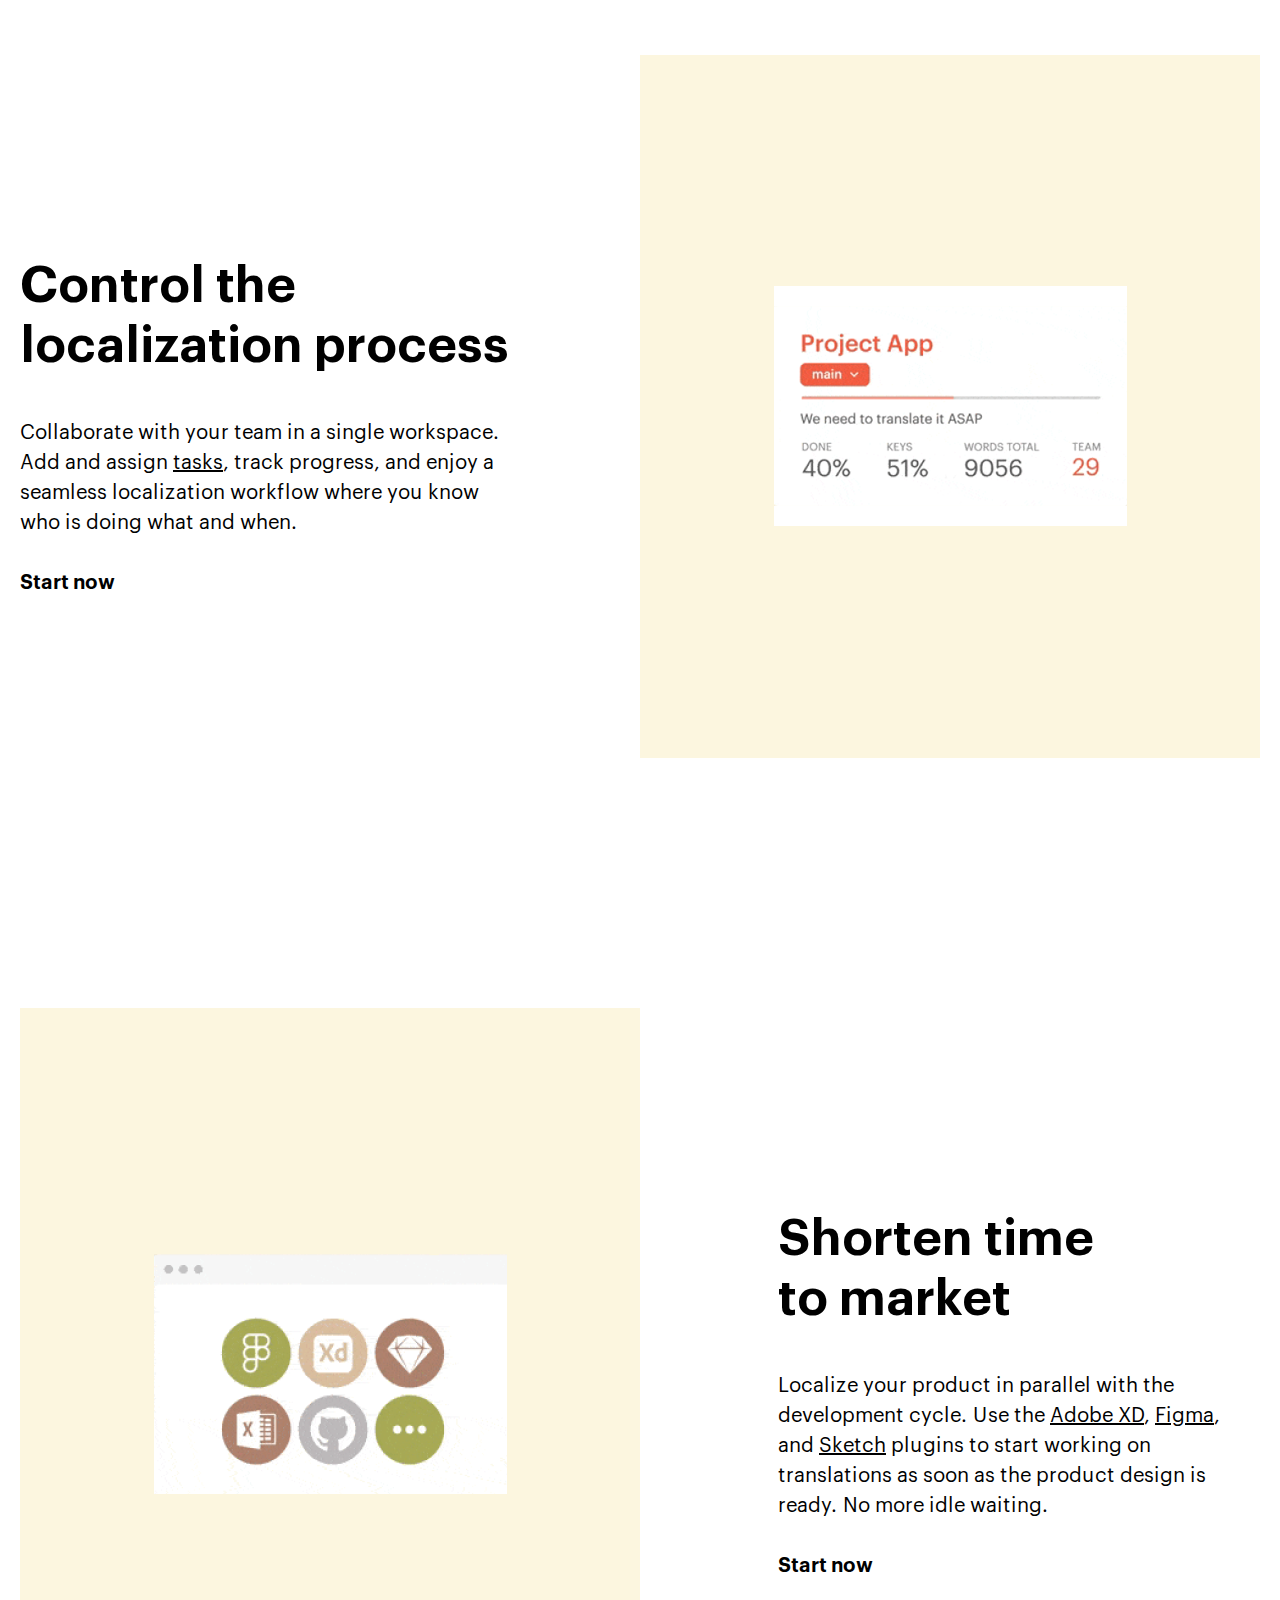
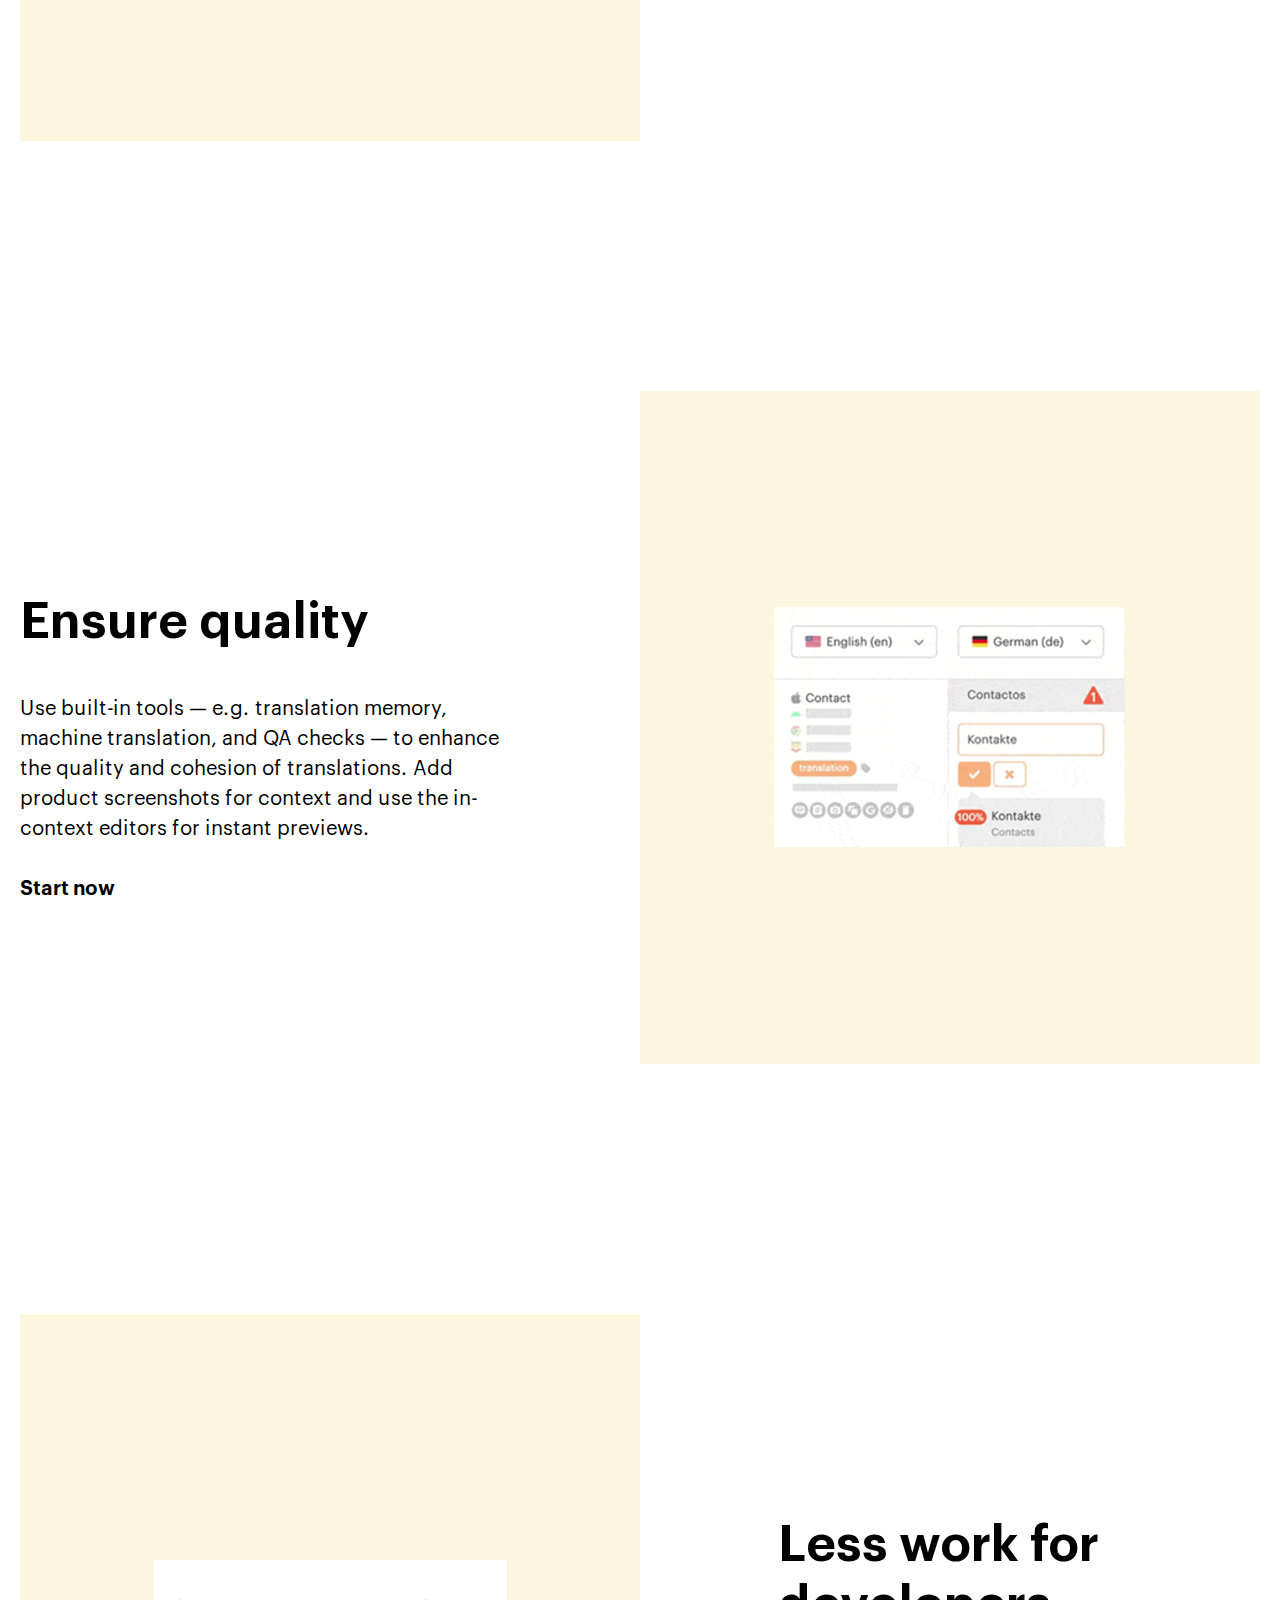
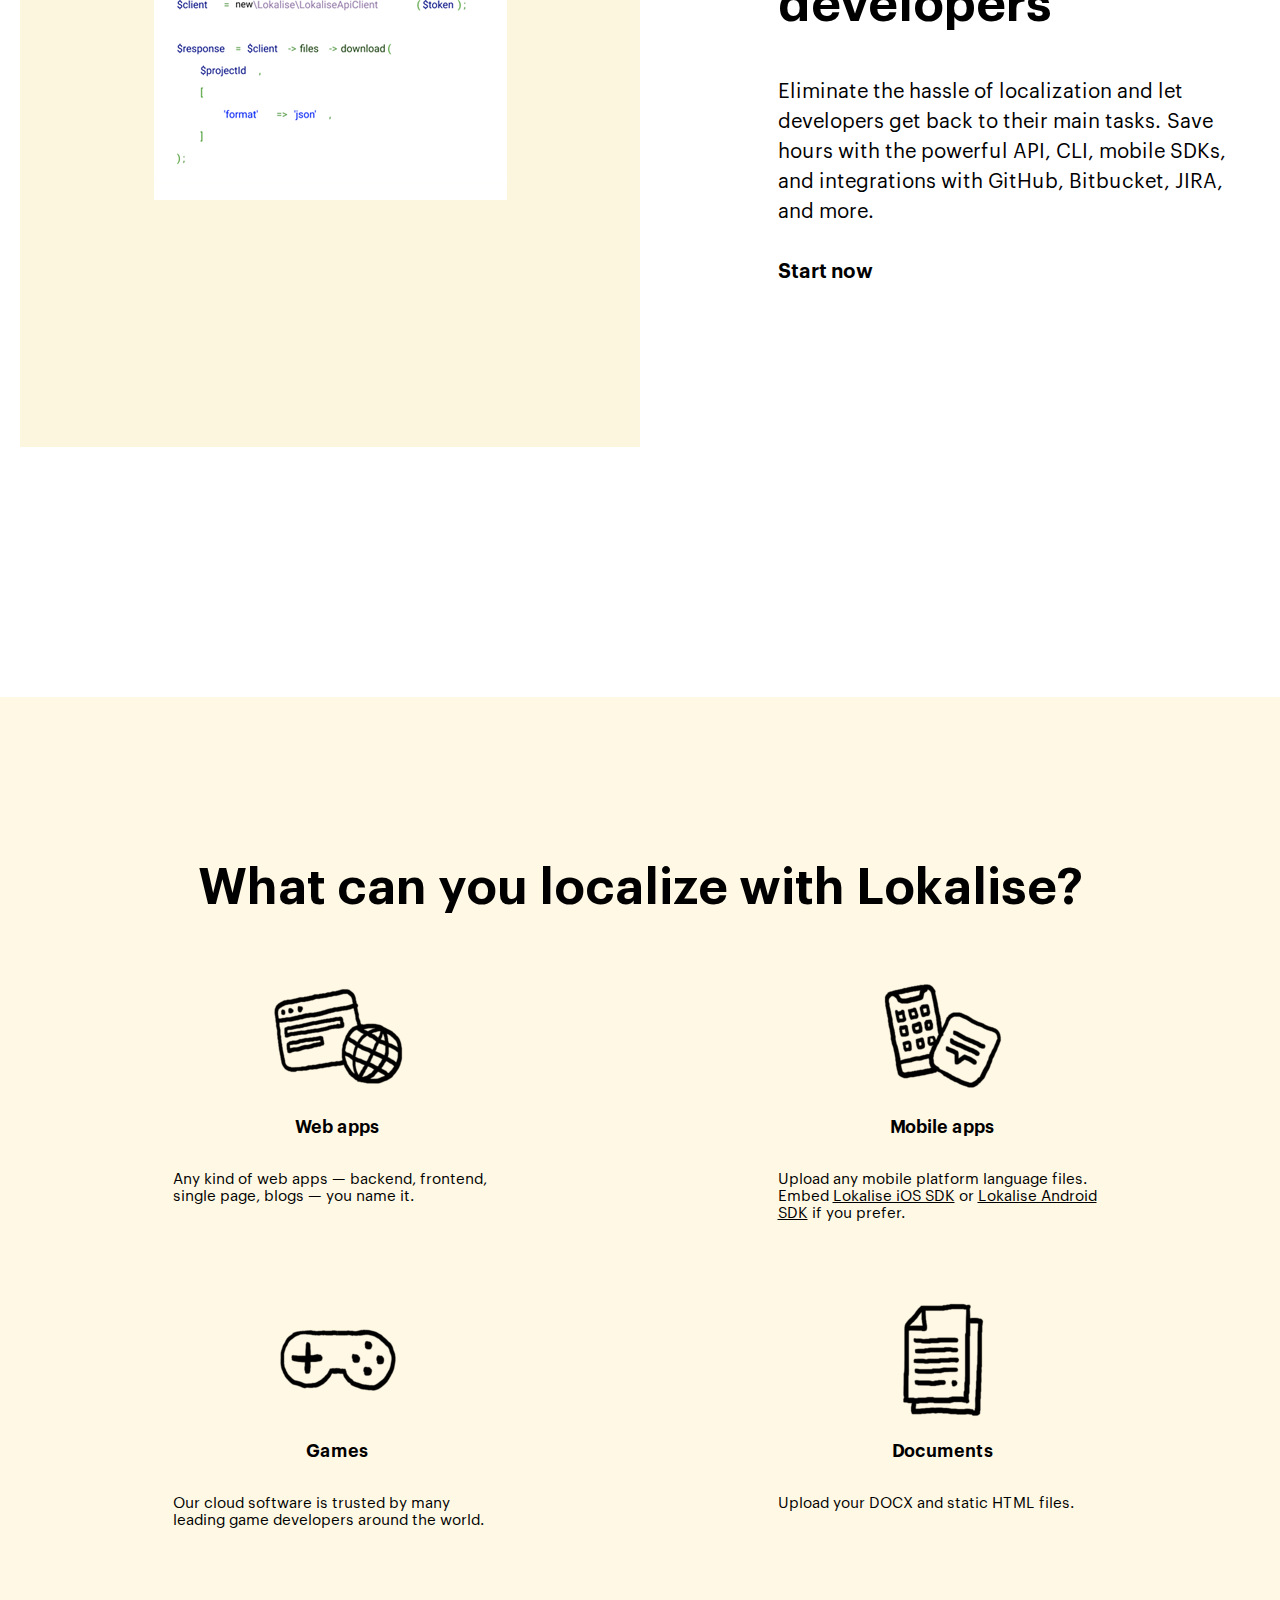
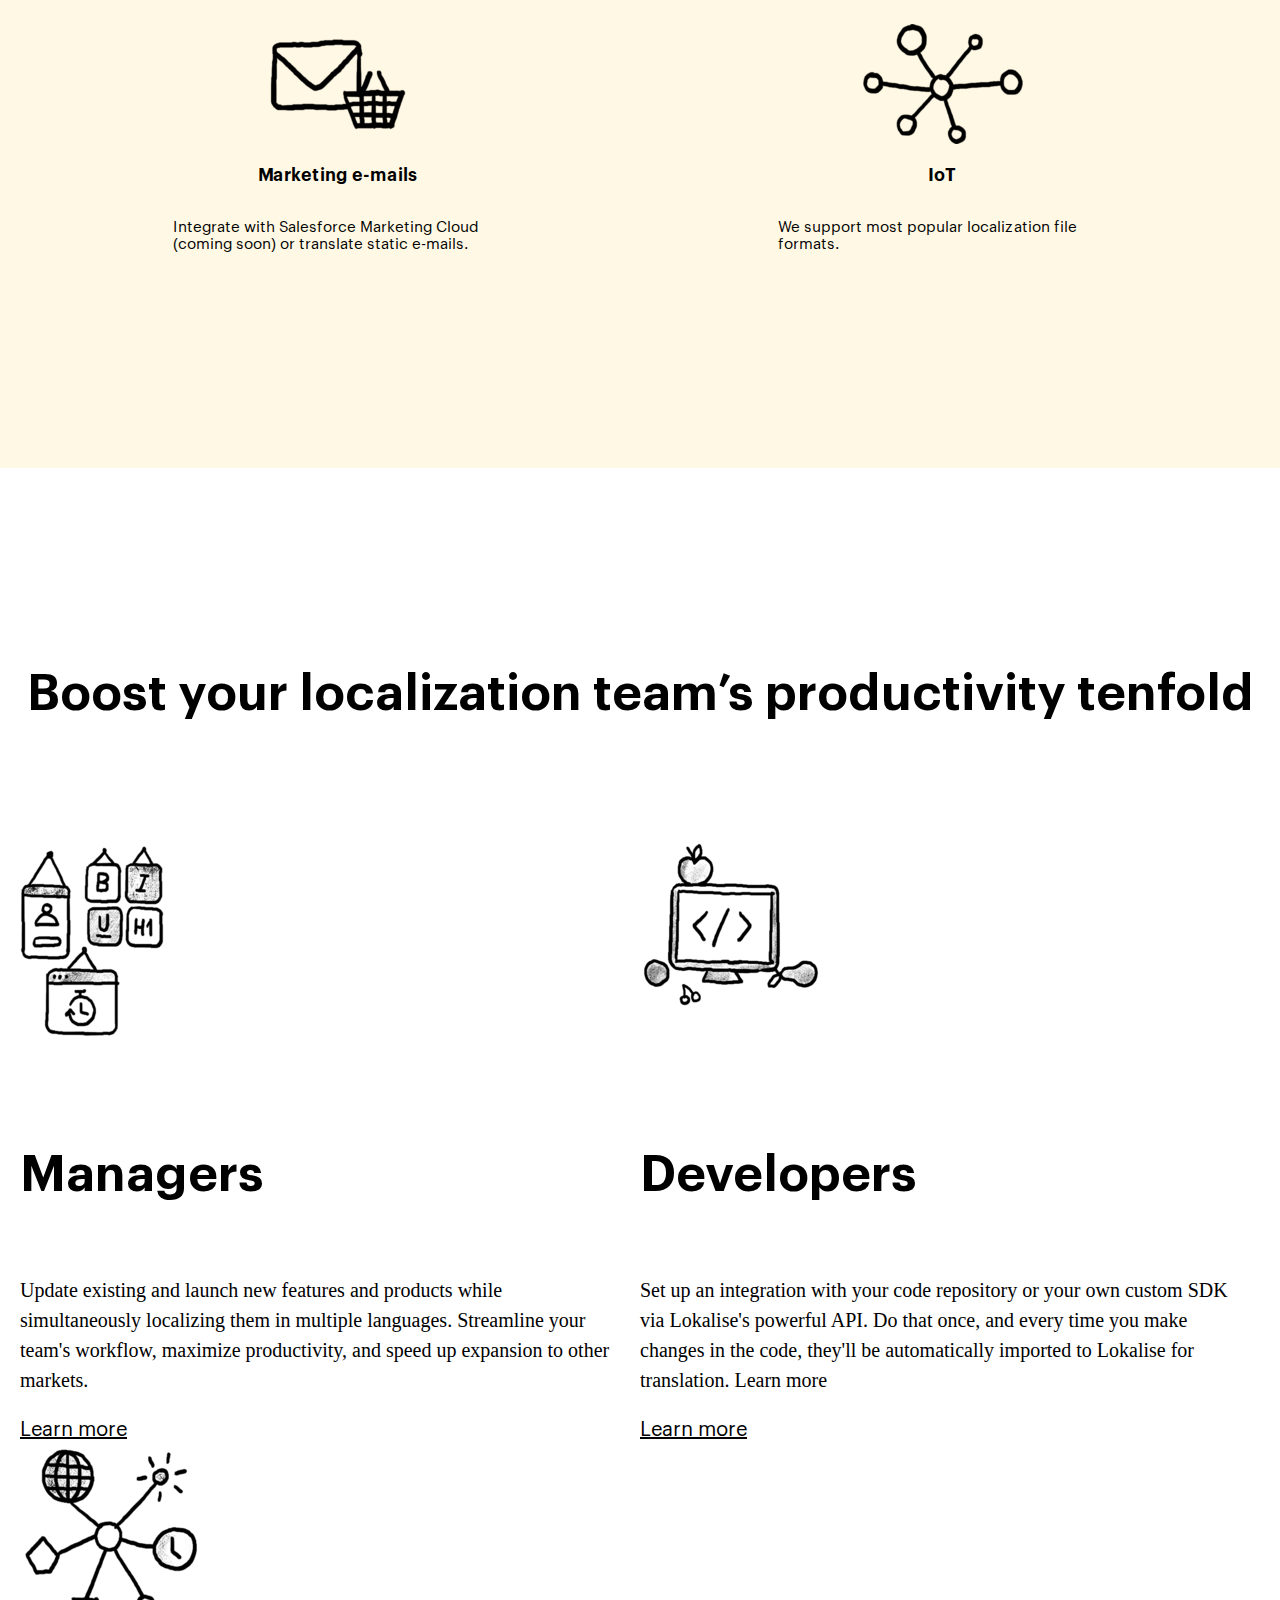
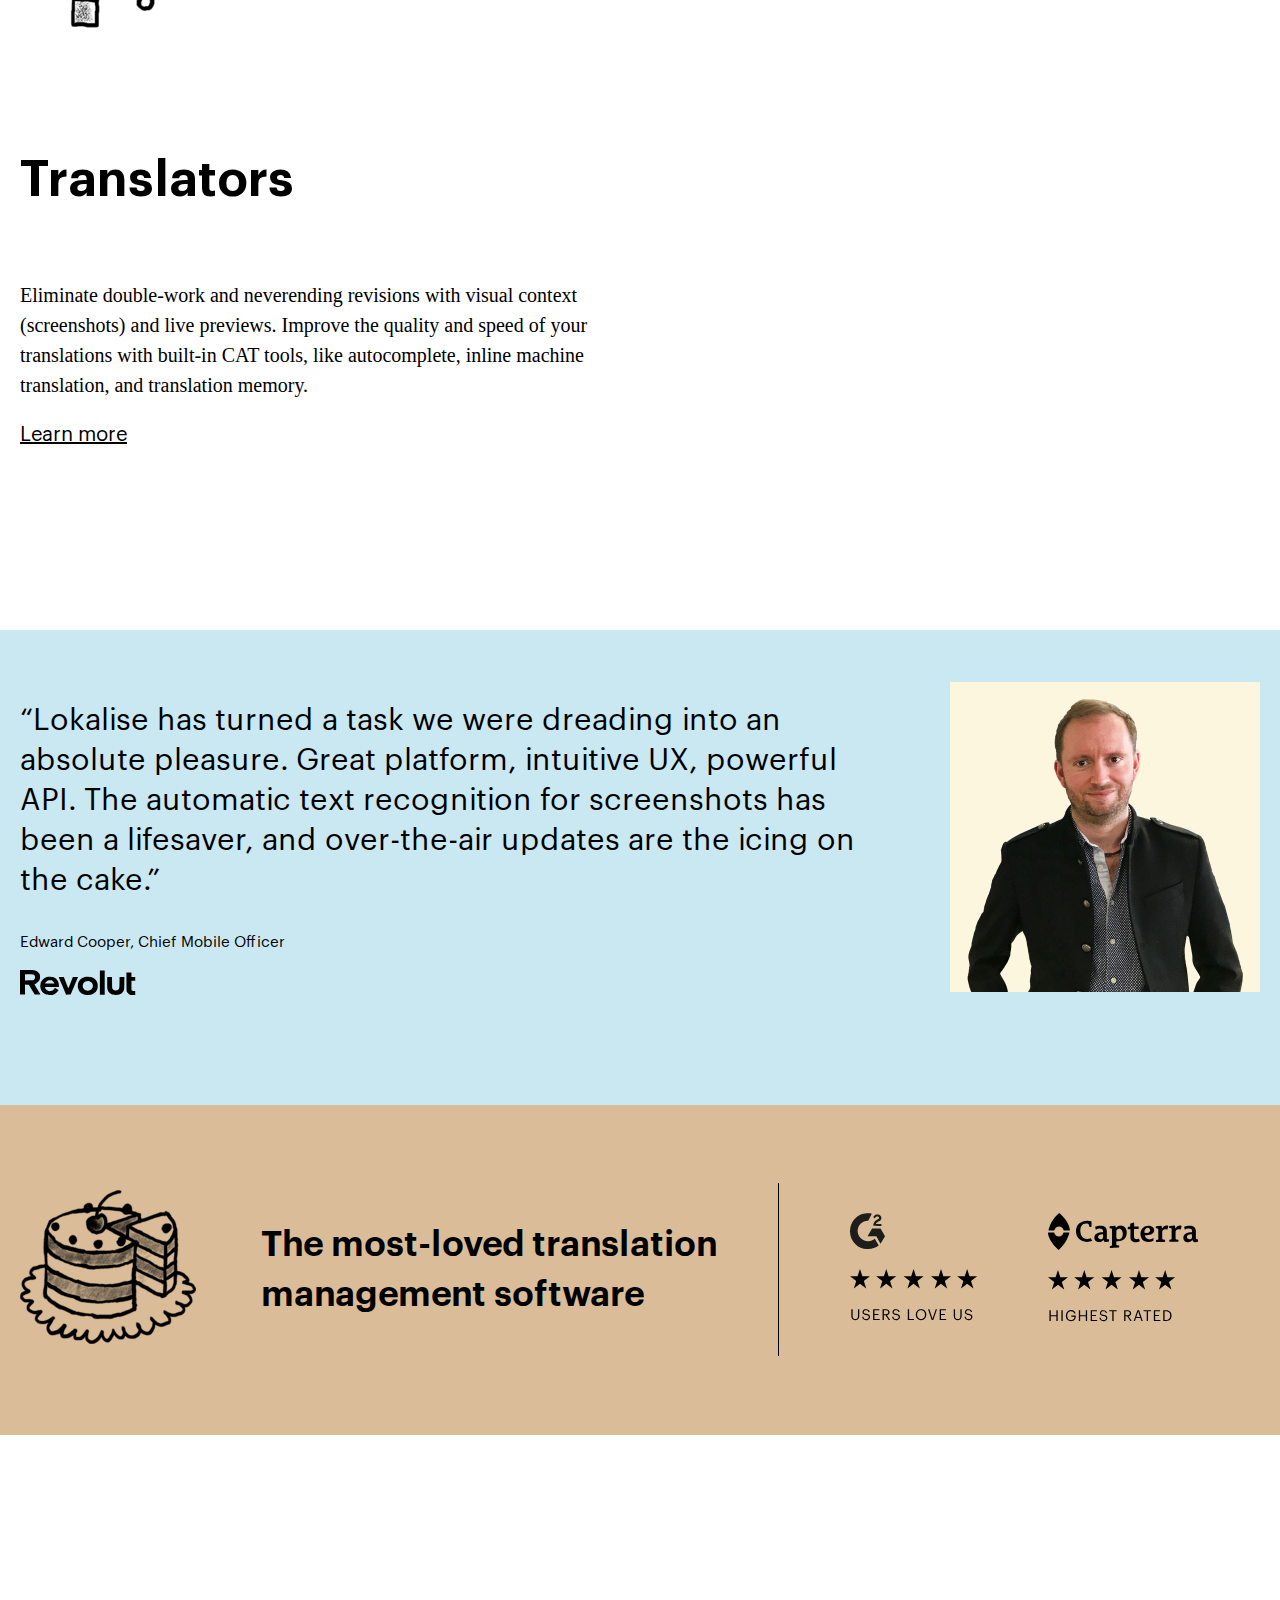
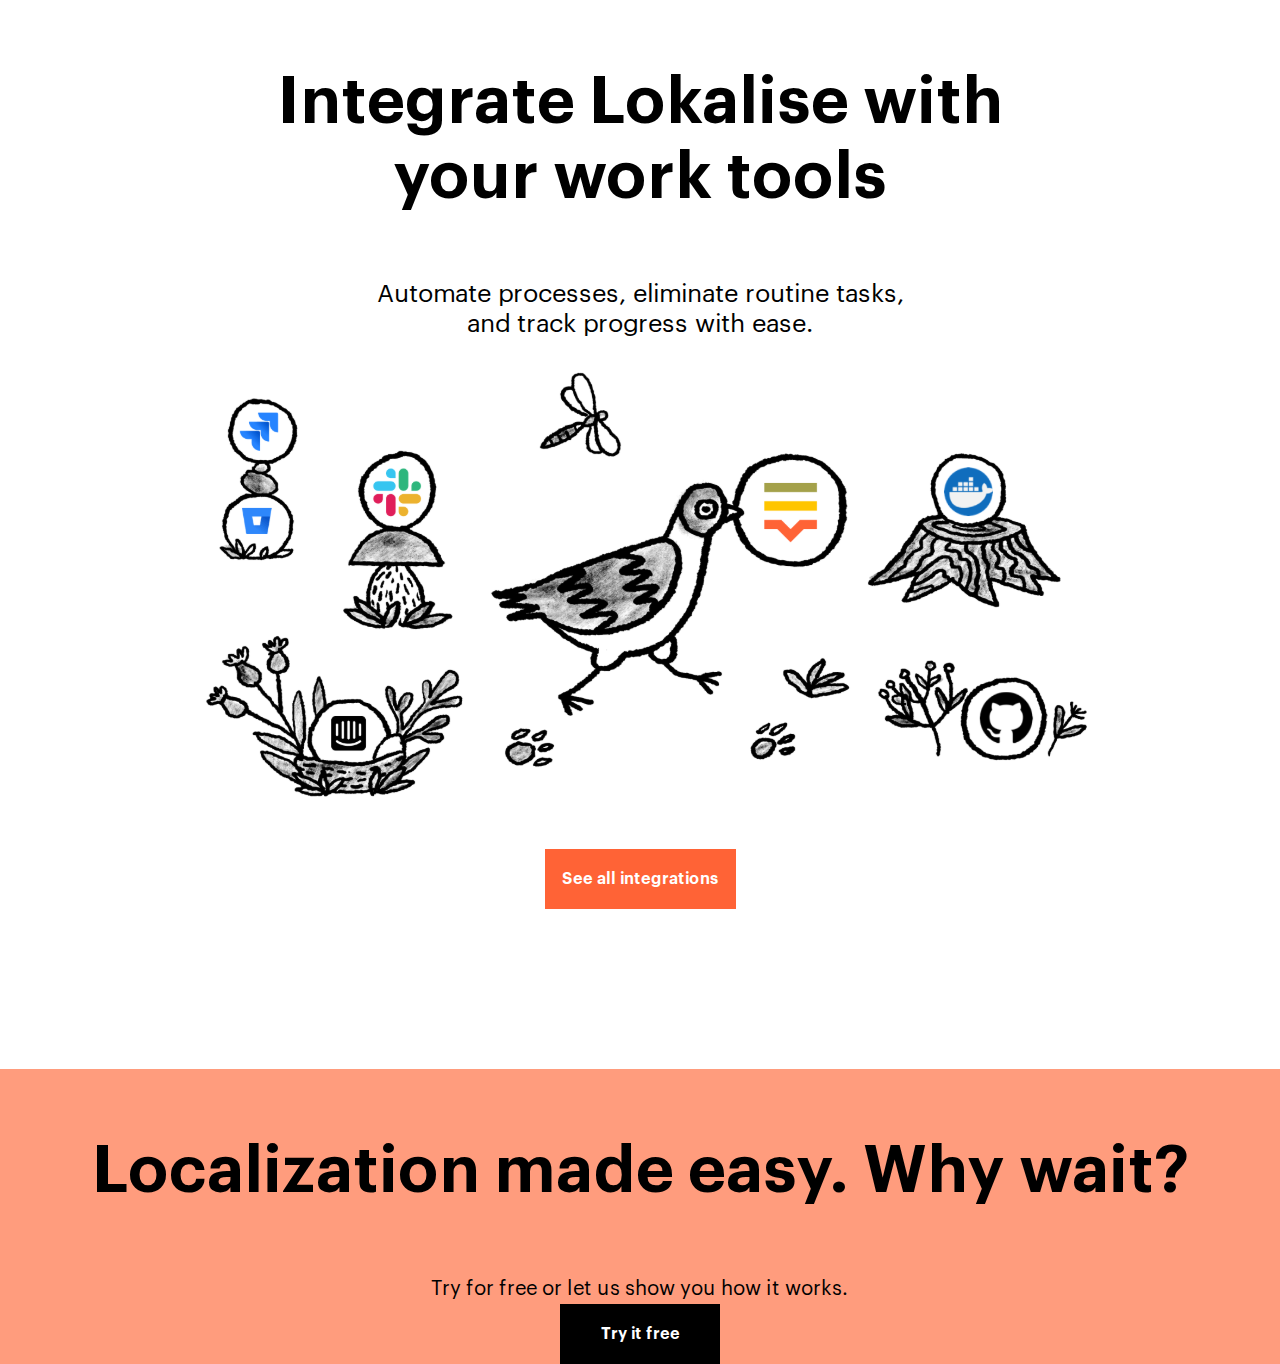
==== commit bce55063: "version5" ====
--- a/index.html
+++ b/index.html
@@ -235,8 +235,6 @@
         </div>
       </div>
     </section>
-
-
     <section class="teams container">
       <div class="teams-item">
         <h2 class="teams-item__text">
@@ -300,8 +298,10 @@
     <section class="face">
       <div class="face-container container">
         <div class="face-contant">
-          <p class="face-contant__description">“Lokalise has turned a task we were dreading into an absolute pleasure. Great platform, intuitive UX, powerful API. The
-          automatic text recognition for screenshots has been a lifesaver, and over-the-air updates are the icing on the cake.”</p>
+          <p class="face-contant__description">“Lokalise has turned a task we were dreading into an absolute pleasure.
+            Great platform, intuitive UX, powerful API. The
+            automatic text recognition for screenshots has been a lifesaver, and over-the-air updates are the icing on
+            the cake.”</p>
           <p class="face-contant__notes">Edward Cooper, Chief Mobile Officer</p>
           <div class="face-contant__revolut">
             <img src="assets/img/revolut.svg" alt="">
@@ -312,6 +312,34 @@
         </div>
       </div>
     </section>
+    <section class="stars">
+      <div class="stars-container container">
+        <div class="stars-picture1">
+          <img class="stars-image" src="assets/img/stars.svg" alt="">
+        </div>
+        <h3 class="stars-title">The most-loved translation management software</h3>
+        <div class="stars-picture2">
+          <img src="assets/img/stars2.svg" alt="">
+        </div>
+      </div>
+    </section>
+    <section class="integrations">
+      <h3 class="integrations-title">Integrate Lokalise with your work tools</h3>
+      <div class="integrations-description">Automate processes, eliminate routine tasks, and track progress with ease.</div>
+      <div class="integrations-picture">
+        <img class="integrations-image" src="assets/img/integrations.svg" alt="">
+      </div>
+      <div class="integrations-actions">
+        <button class="btn btn--accent btn--md" type="button">See all integrations</button>
+      </div>
+    </section>
+    <section class="question">
+      <h3 class="question-title">Localization made easy. Why wait?</h3>
+      <div class="question-description">Try for free or let us show you how it works.</div>
+      <div class="question-actions">
+        <button class="btn btn--md btn--dark" type="button">Try it free</button>
+      </div>
+    </section>
   </main>
 
   <footer></footer>
--- a/assets/css/style.css
+++ b/assets/css/style.css
@@ -237,6 +237,11 @@
   color: #ffffff;
   border-color: #ff6336;
   background-color: #ff6336;
+}
+
+.btn--dark {
+  color: #ffffff;
+  background-color: #000000;
 }
 
 .btn--sm {
@@ -678,6 +683,7 @@
   text-align: center;
 }
 .teams {
+  margin-bottom: 180px;
   padding-top: 154px;
 }
 
@@ -769,6 +775,113 @@
 .face-picture {
   padding-top: 52px;
 }
+
+.stars {
+  margin-bottom: 165px;
+
+  background-color: #dabc98;
+}
+
+.stars-container {
+  display: -webkit-box;
+  display: -ms-flexbox;
+  display: flex;
+  -webkit-box-align: center;
+  align-items: center;
+  -ms-flex-align: center;
+  -webkit-box-pack: justify;
+  -ms-flex-pack: justify;
+  justify-content: space-between;
+
+  min-height: 330px;
+}
+
+.stars-title {
+  margin-left: 65px;
+
+  font-size: 35px;
+  font-weight: 600;
+  line-height: 50px;
+}
+
+.stars-picture2 {
+  border-left: black solid 1px;
+}
+
+.integrations {
+  display: -webkit-box;
+  display: -ms-flexbox;
+  display: flex;
+  -webkit-box-align: center;
+  align-items: center;
+  -ms-flex-align: center;
+  -webkit-box-orient: vertical;
+  -webkit-box-direction: normal;
+  -ms-flex-direction: column;
+      flex-direction: column;
+  -ms-flex-wrap: nowrap;
+      flex-wrap: nowrap;
+
+  margin-bottom: 160px;
+}
+.integrations-title {
+  max-width: 790px;
+
+  text-align: center;
+
+  font-size: 65px;
+  font-weight: 600;
+  line-height: 75px;
+}
+
+.integrations-description {
+  max-width: 540px;
+  margin-bottom: 25px;
+
+  text-align: center;
+
+  font-size: 25px;
+  font-weight: 400;
+  line-height: 30px;
+}
+
+.integrations-picture {
+  margin-bottom: 35px;
+}
+
+.question {
+  display: -webkit-box;
+  display: -ms-flexbox;
+  display: flex;
+  -webkit-box-align: center;
+  align-items: center;
+  -ms-flex-align: center;
+  -webkit-box-orient: vertical;
+  -webkit-box-direction: normal;
+  -ms-flex-direction: column;
+      flex-direction: column;
+
+  background-color: #ff9c7d;
+}
+
+.question-title {
+  font-size: 65px;
+  font-weight: 600;
+  line-height: 75px;
+}
+
+.question-description {
+  font-size: 20px;
+  font-weight: 400;
+  line-height: 30px;
+}
+
+.question-actions {
+  font-size: 17px;
+  font-weight: 600;
+  line-height: 60px;
+}
+
 @media (min-width: 576px) {
   .btn--md {
     min-width: 160px;
@@ -781,6 +894,7 @@
     font-size: 25px;
   }
 }
+
 @media (min-width: 992px) {
   .header-content__description {
     padding-right: 70px;
@@ -789,12 +903,14 @@
     width: 100%;
   }
 }
+
 @media (min-width: 1200px) {
   .header-content {
     grid-template-areas: "ttl pic" "dsc pic" "act pic" "nts pic";
     grid-template-columns: 580px 1fr;
   }
 }
+
 @media (max-width: 1399.8px) {
   .apps-container {
     gap: 30px 50px;
@@ -805,12 +921,39 @@
     grid-template-columns: repeat(2, 1fr);
   }
 }
+
+@media (max-width: 1199.8px) {
+  .stars-container {
+    -ms-flex-wrap: wrap;
+        flex-wrap: wrap;
+    -webkit-box-pack: center;
+    -ms-flex-pack: center;
+    justify-content: center;
+
+    padding-top: 20px;
+  }
+  .stars-picture2 {
+    border: none;
+  }
+  .integrations-title {
+    font-size: 45px;
+  }
+  .integrations-image {
+    display: block;
+
+    max-width: 80%;
+    margin-right: auto;
+    margin-left: auto;
+  }
+}
+
 @media (max-width: 1199.8px) and (min-width: 992px) {
   .header-content {
     grid-template-areas: "ttl pic" "dsc pic" "act pic" "nts pic";
     grid-template-columns: 1fr 1fr;
   }
 }
+
 @media (max-width: 991.8px) {
   .header-content {
     text-align: center;
@@ -841,11 +984,13 @@
     grid-template-columns: 1fr;
   }
 }
+
 @media (max-width: 991.8px) and (min-width: 768px) {
   .header-content__image {
     width: 50%;
   }
 }
+
 @media (max-width: 767.8px) {
   .header-menu {
     -webkit-box-orient: vertical;
@@ -888,6 +1033,7 @@
     padding-top: 0;
   }
 }
+
 @media (max-width: 575.8px) {
   .btn--md {
     min-width: 140px;
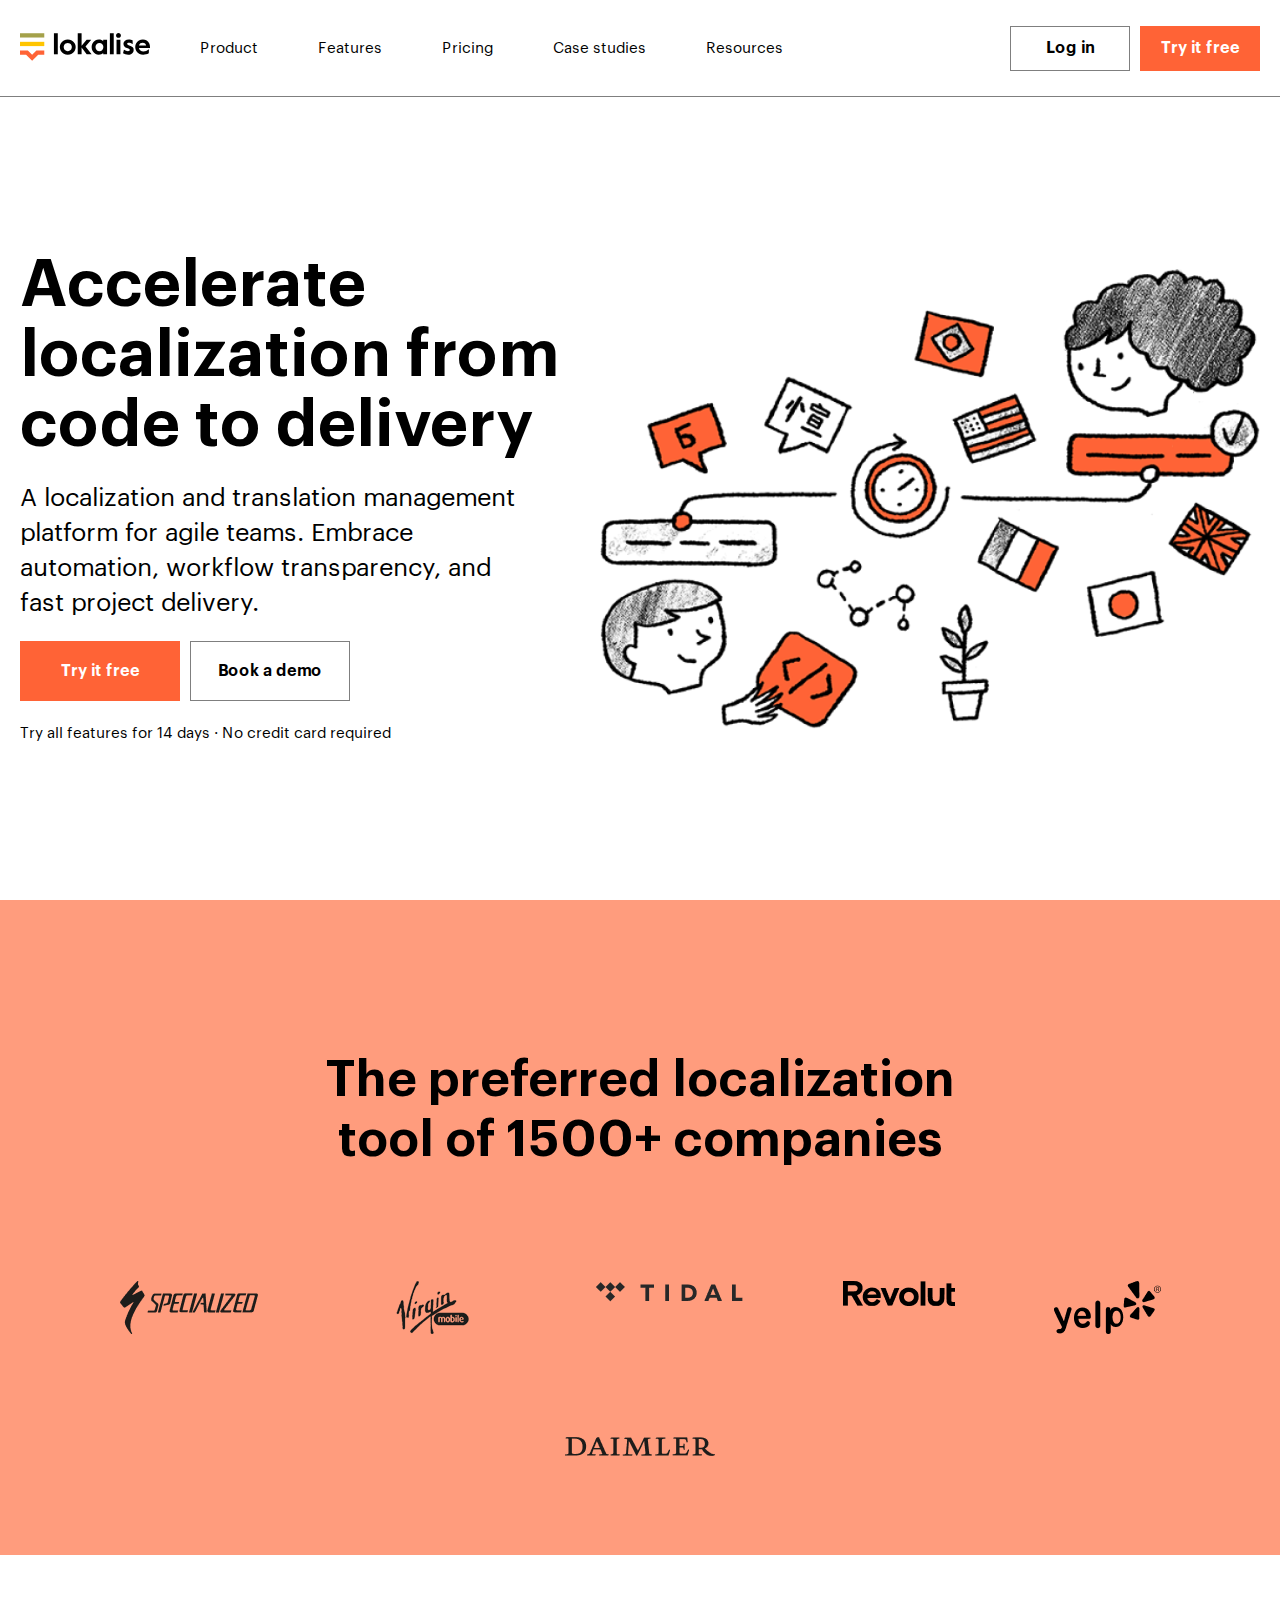
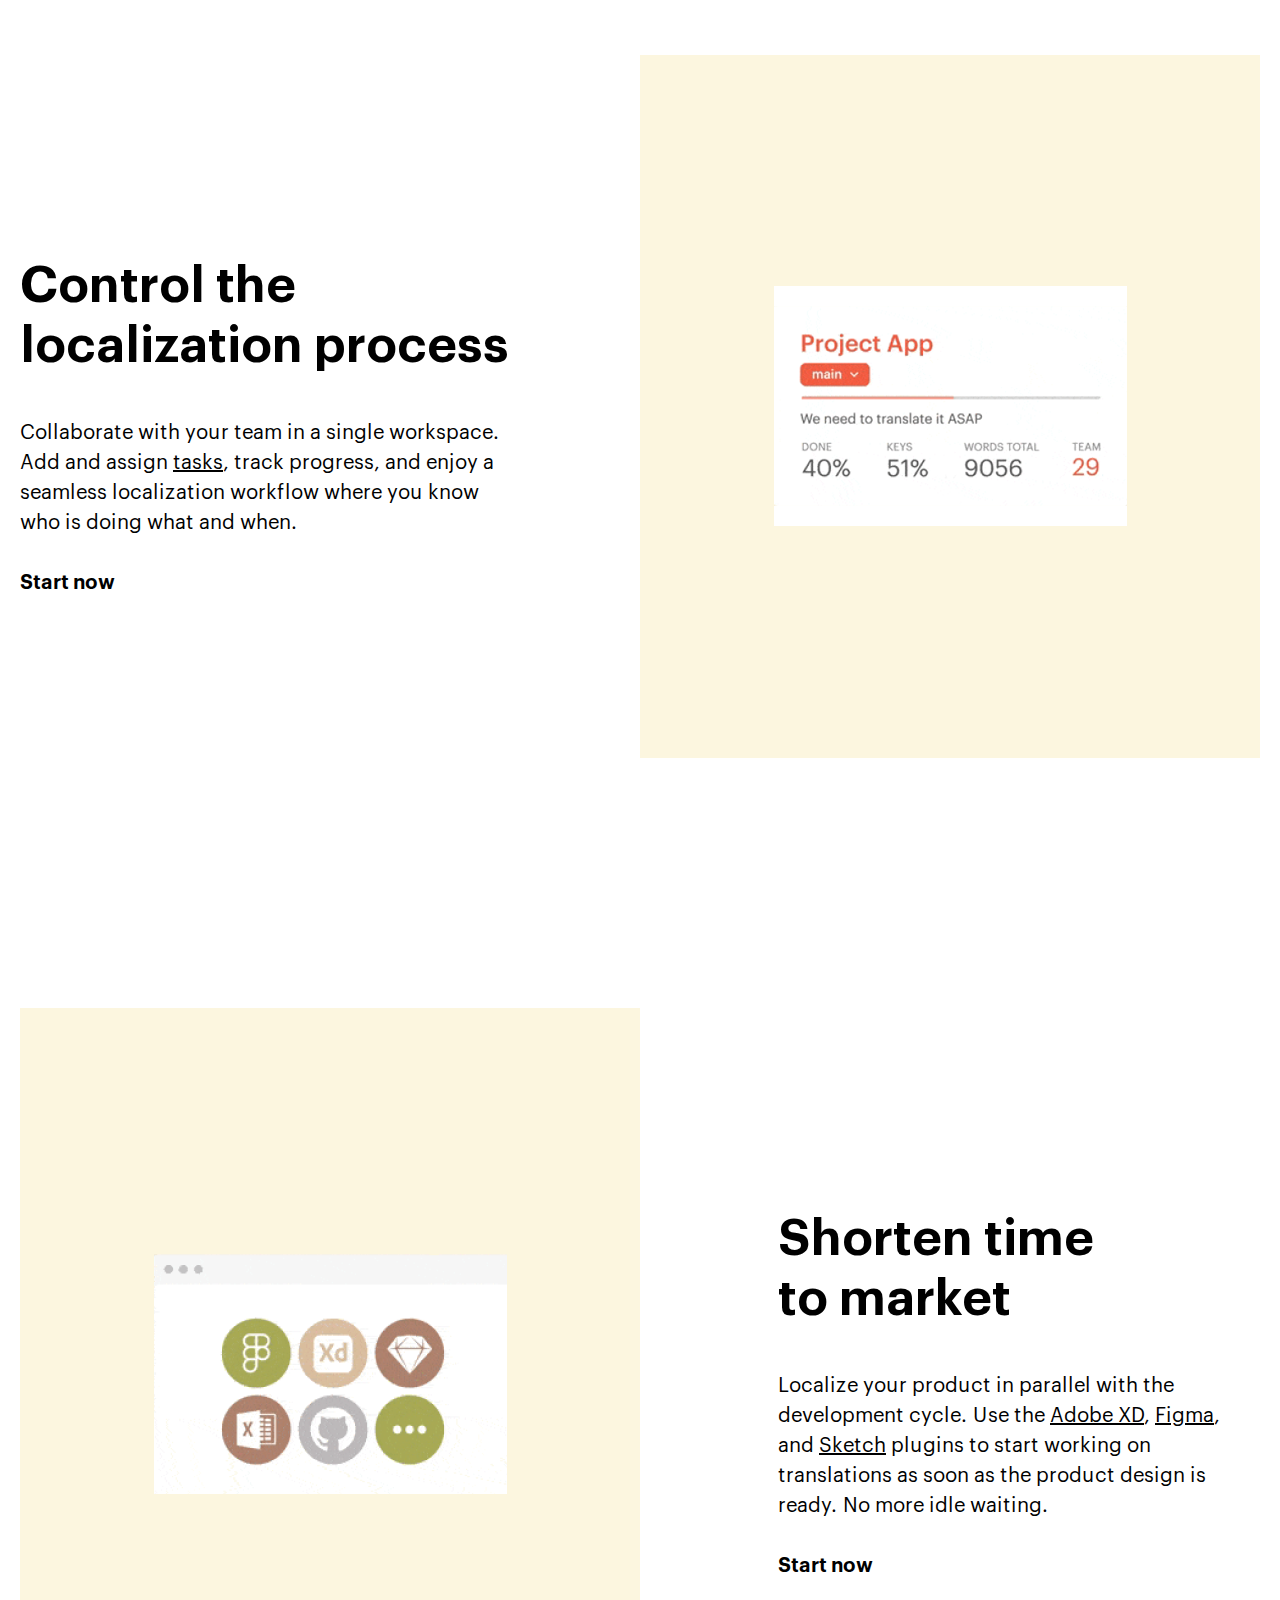
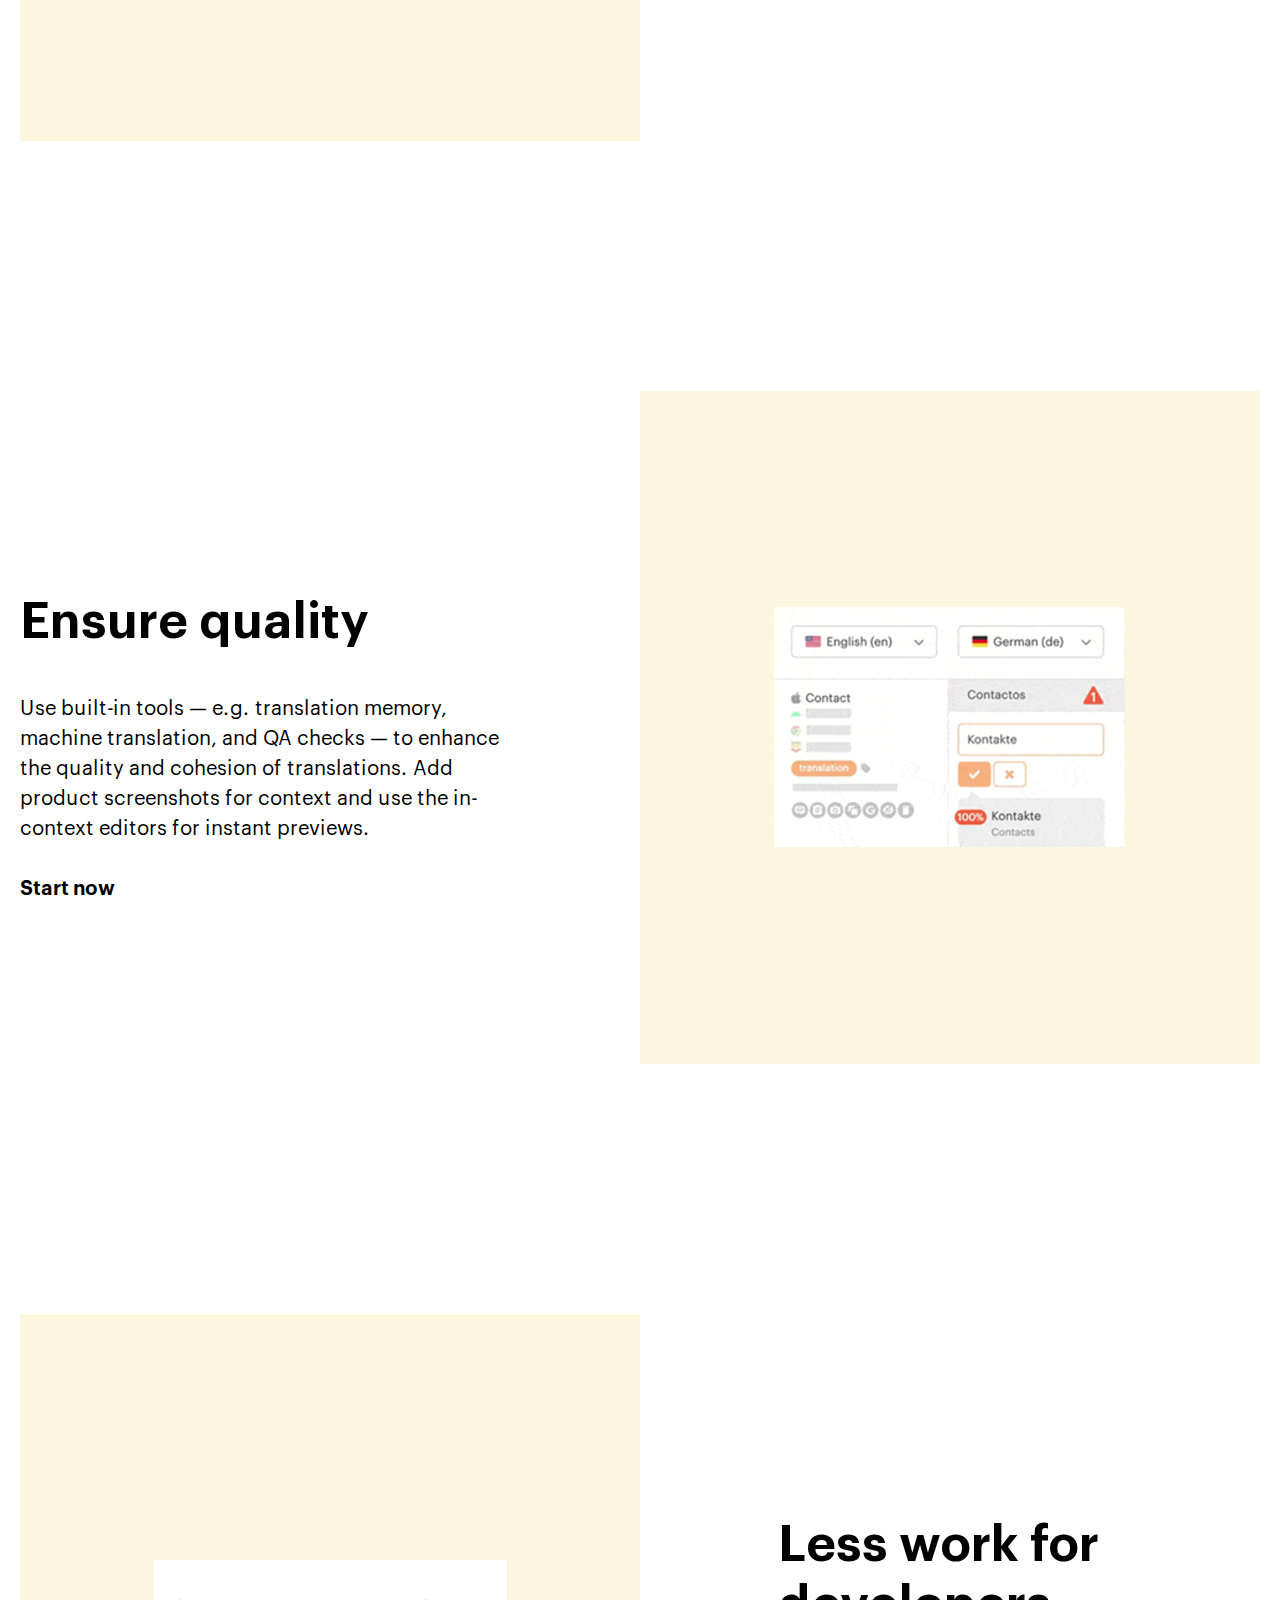
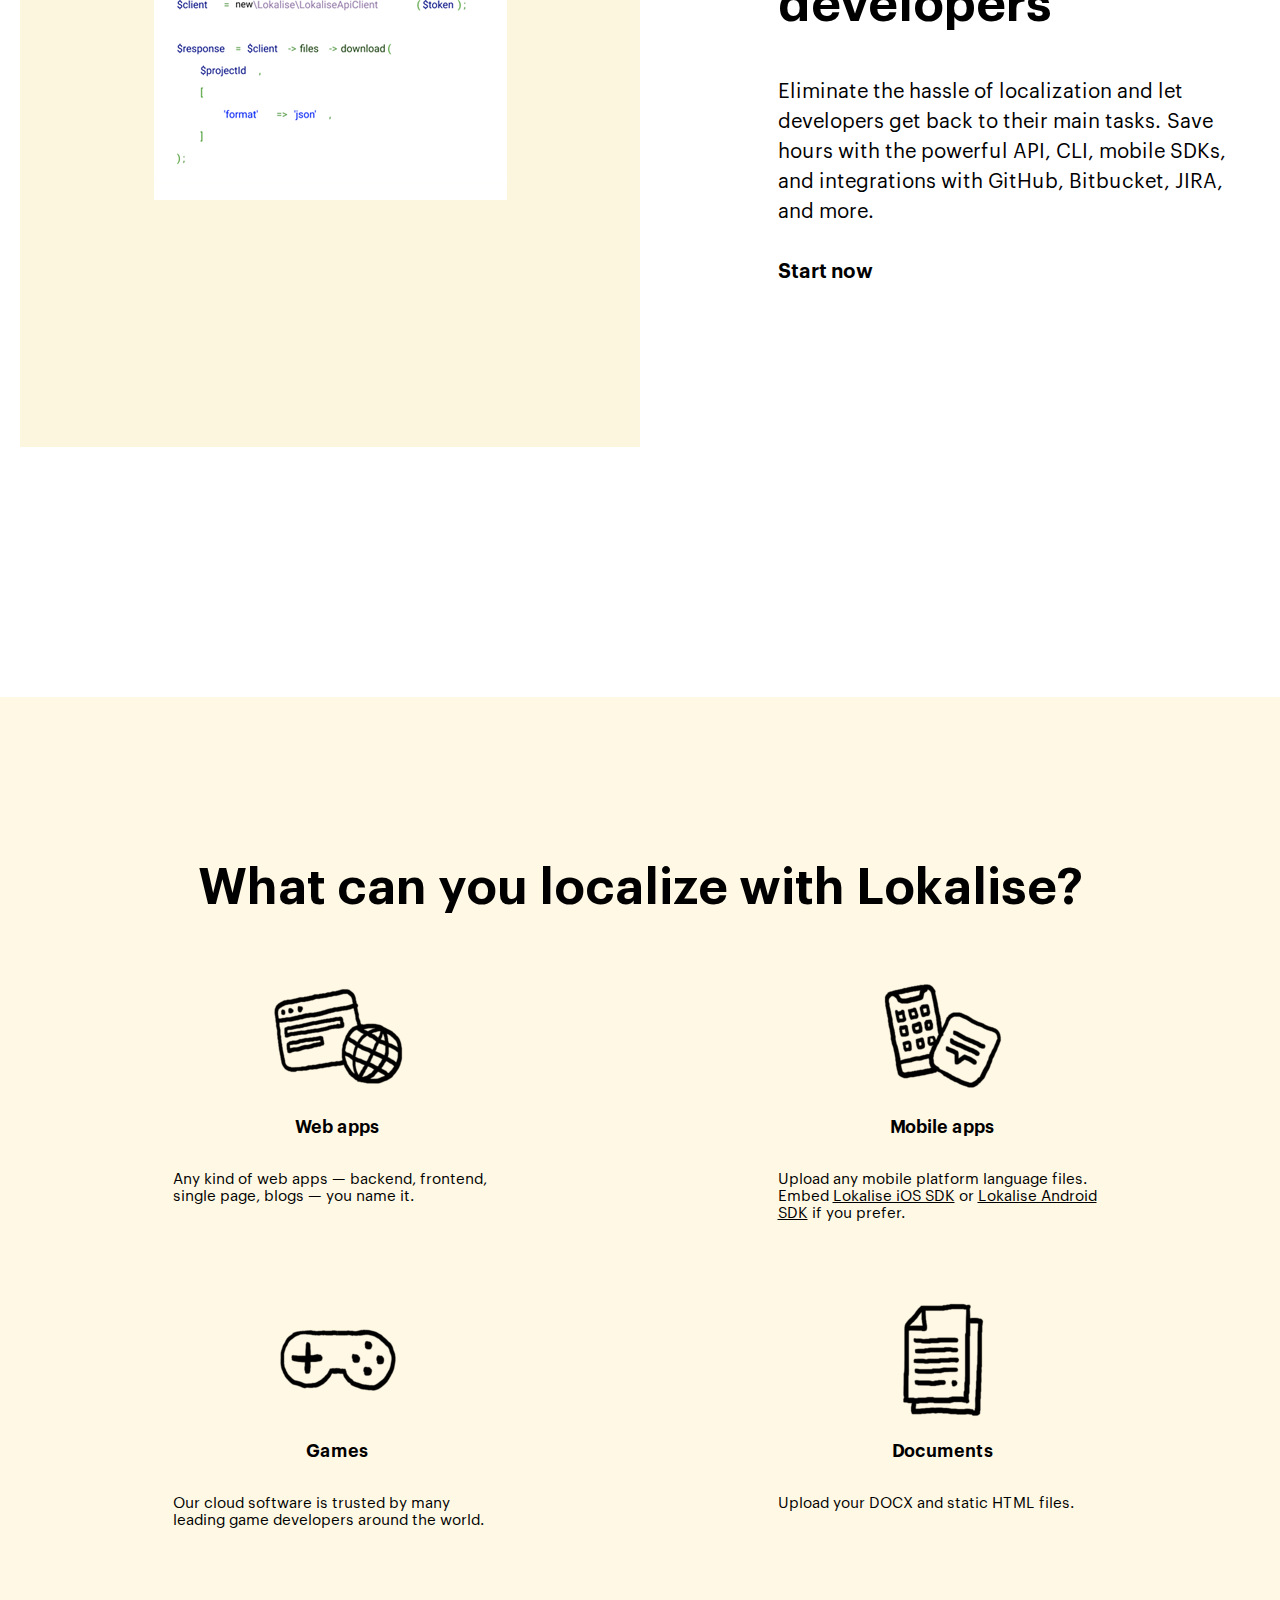
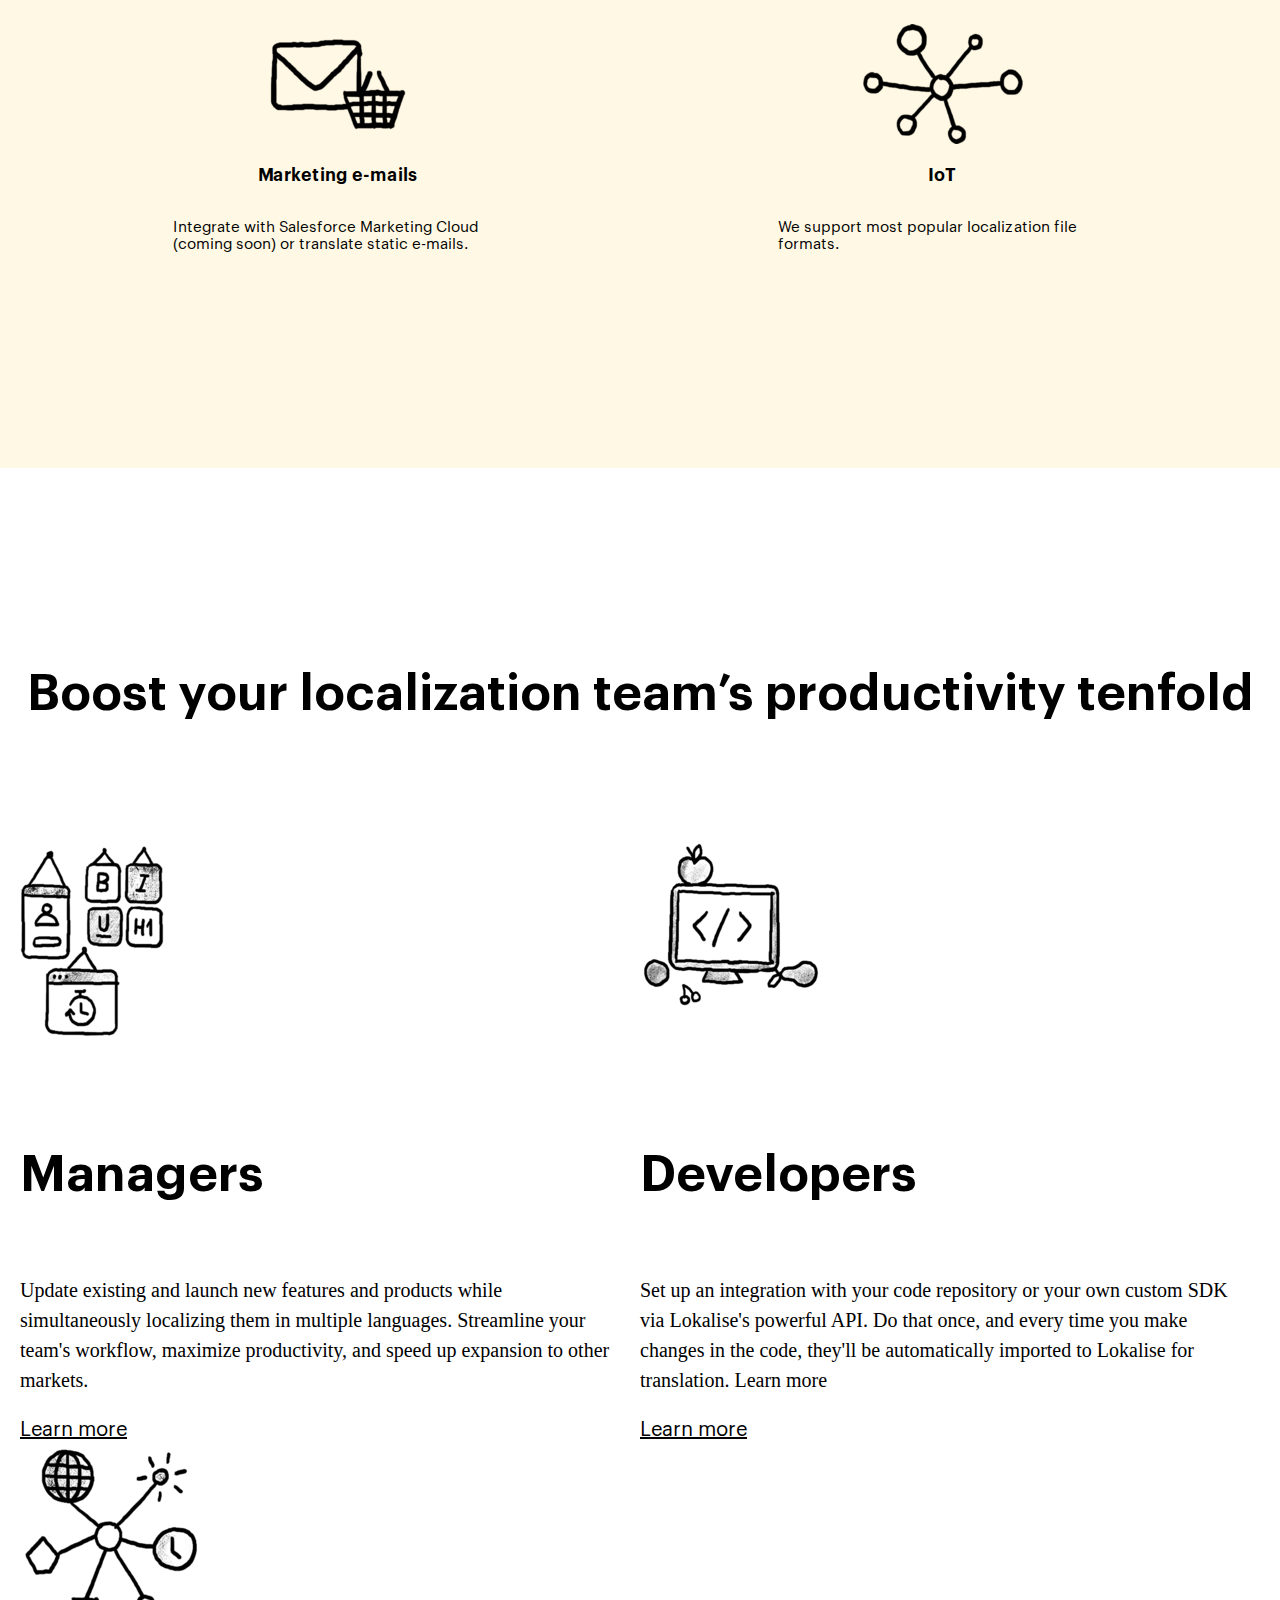
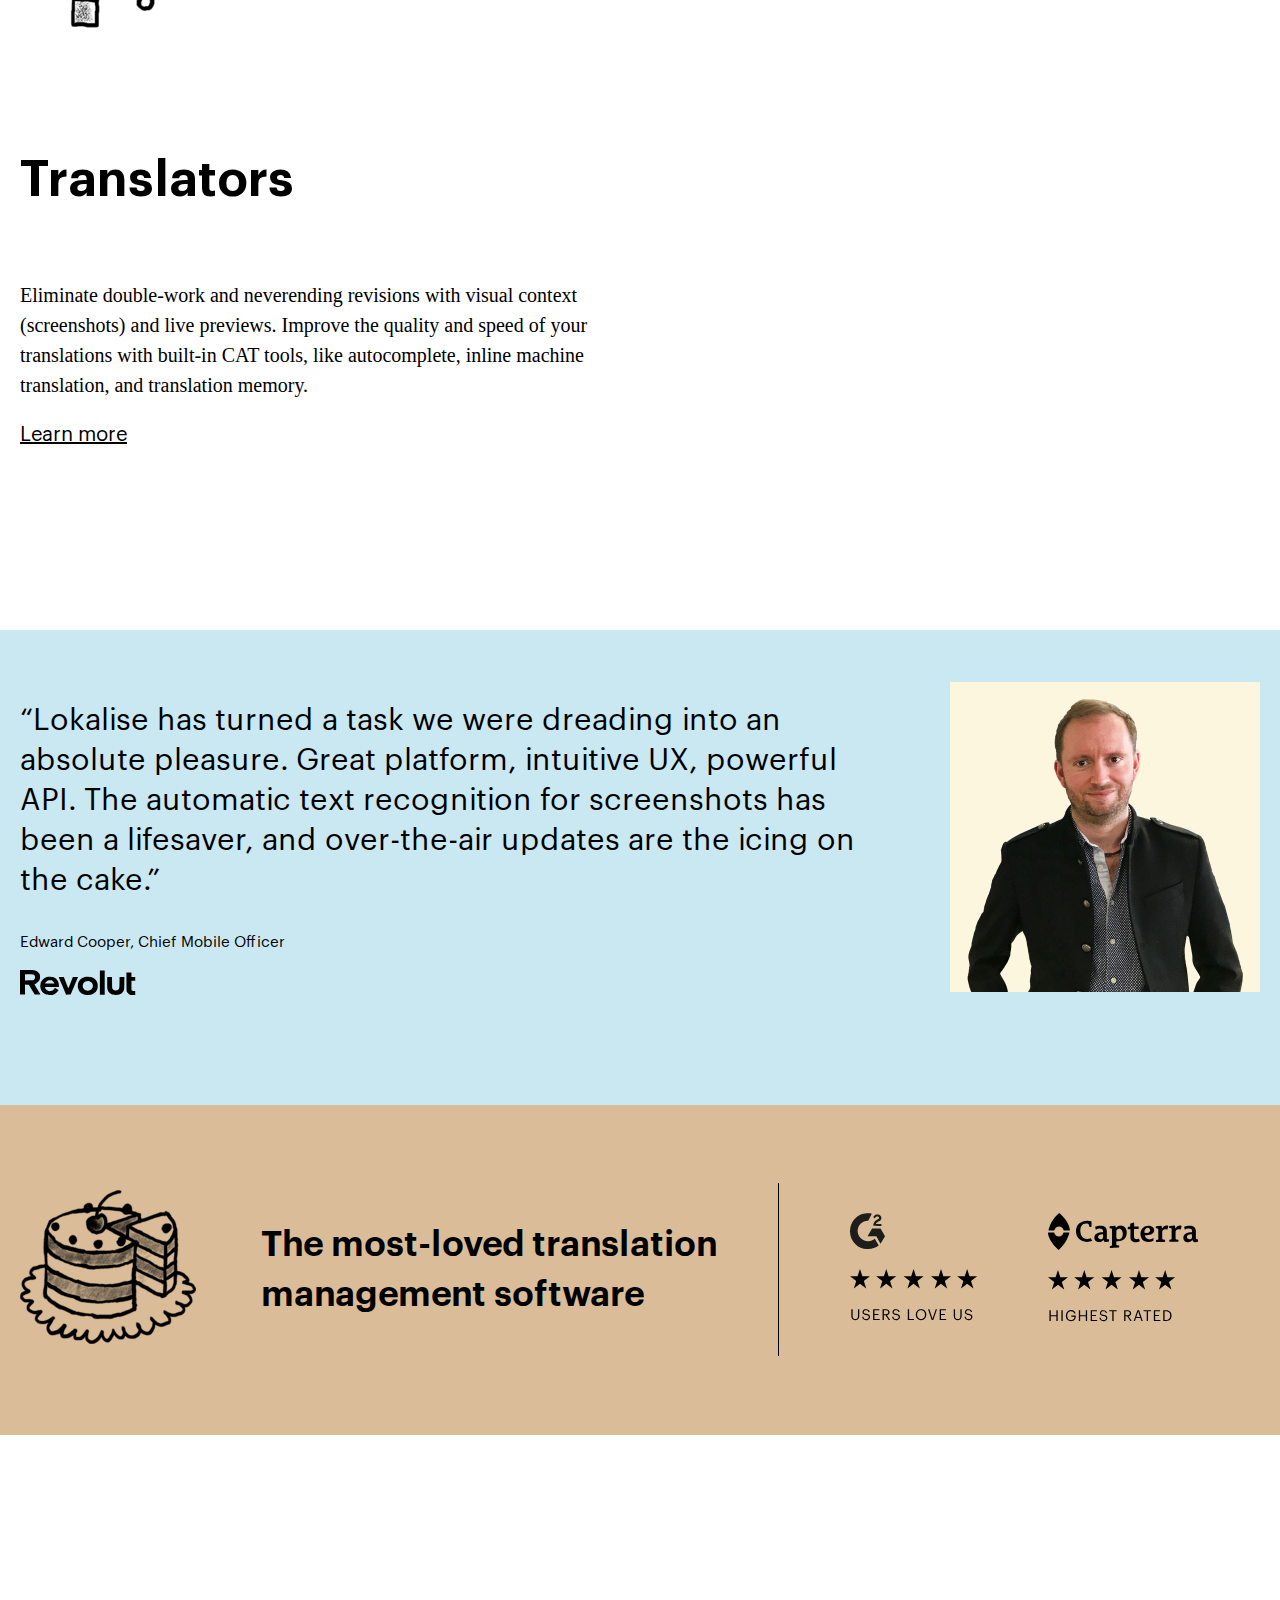
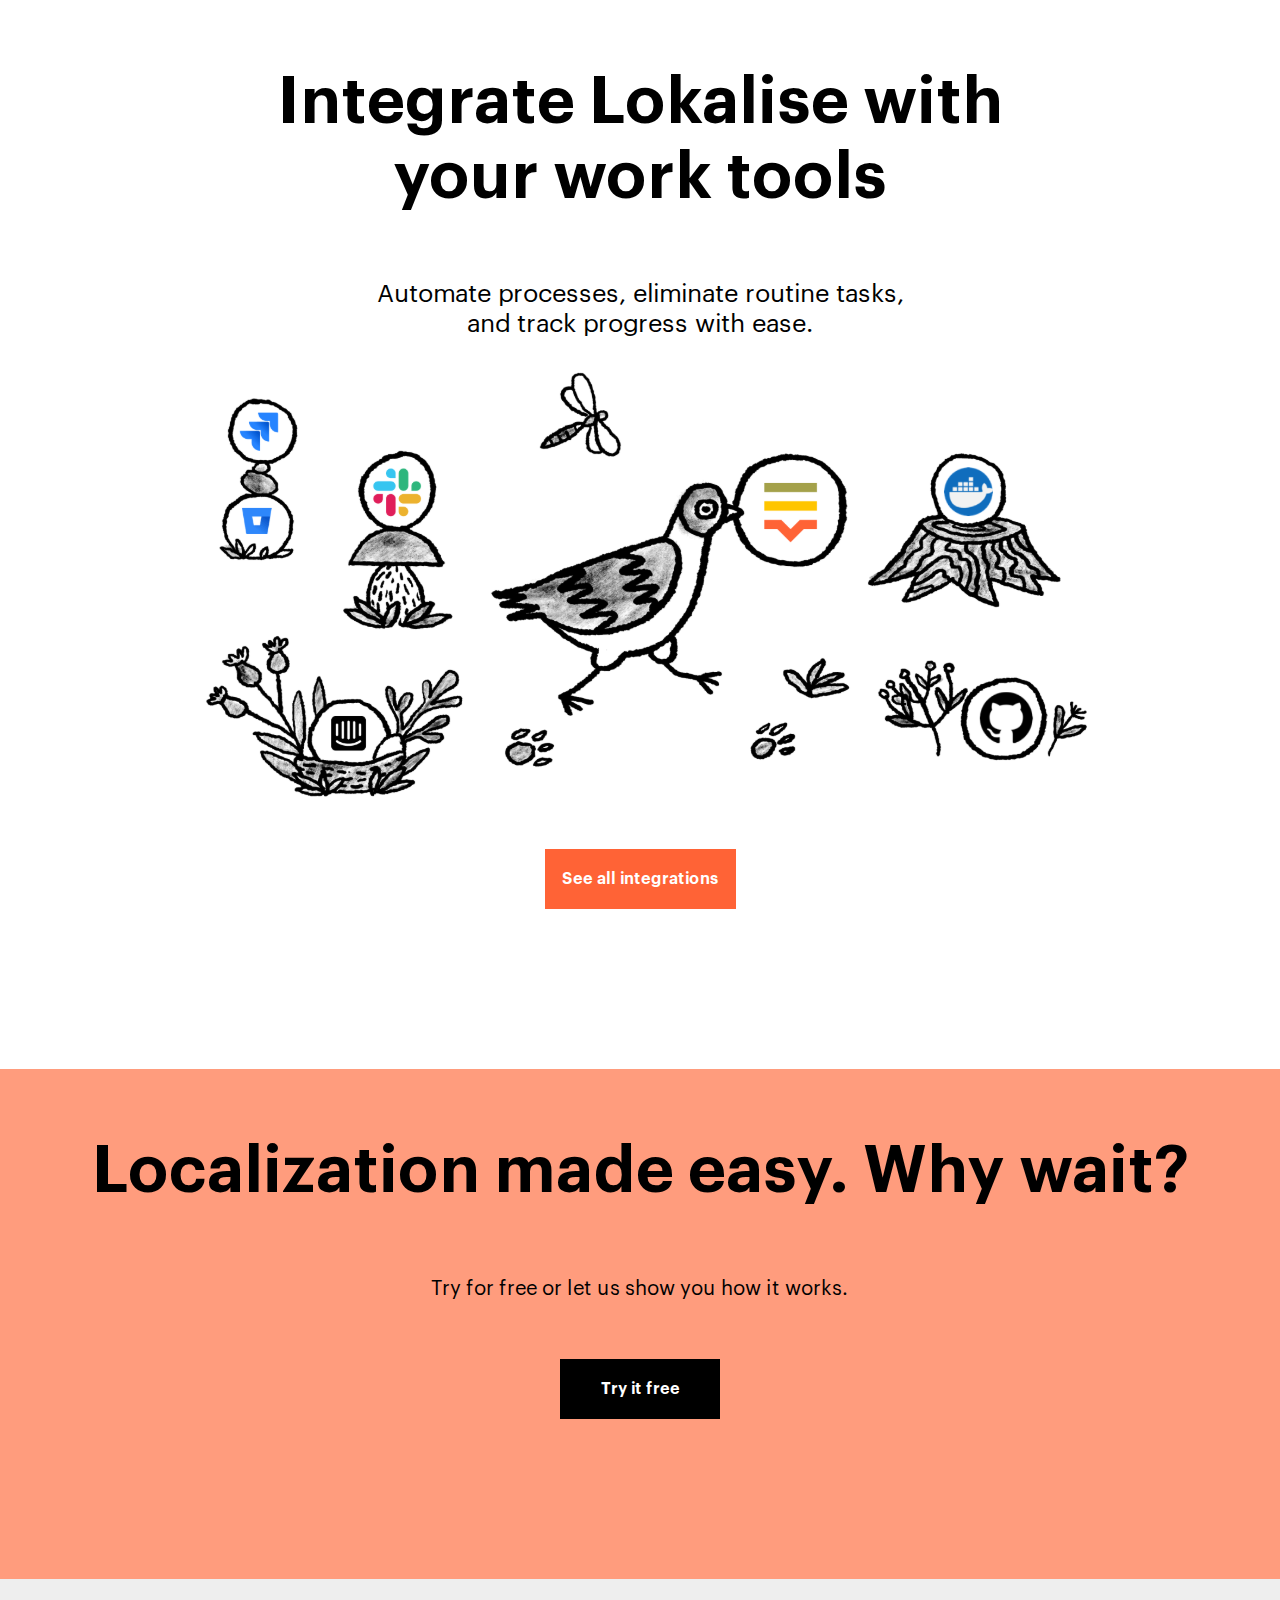
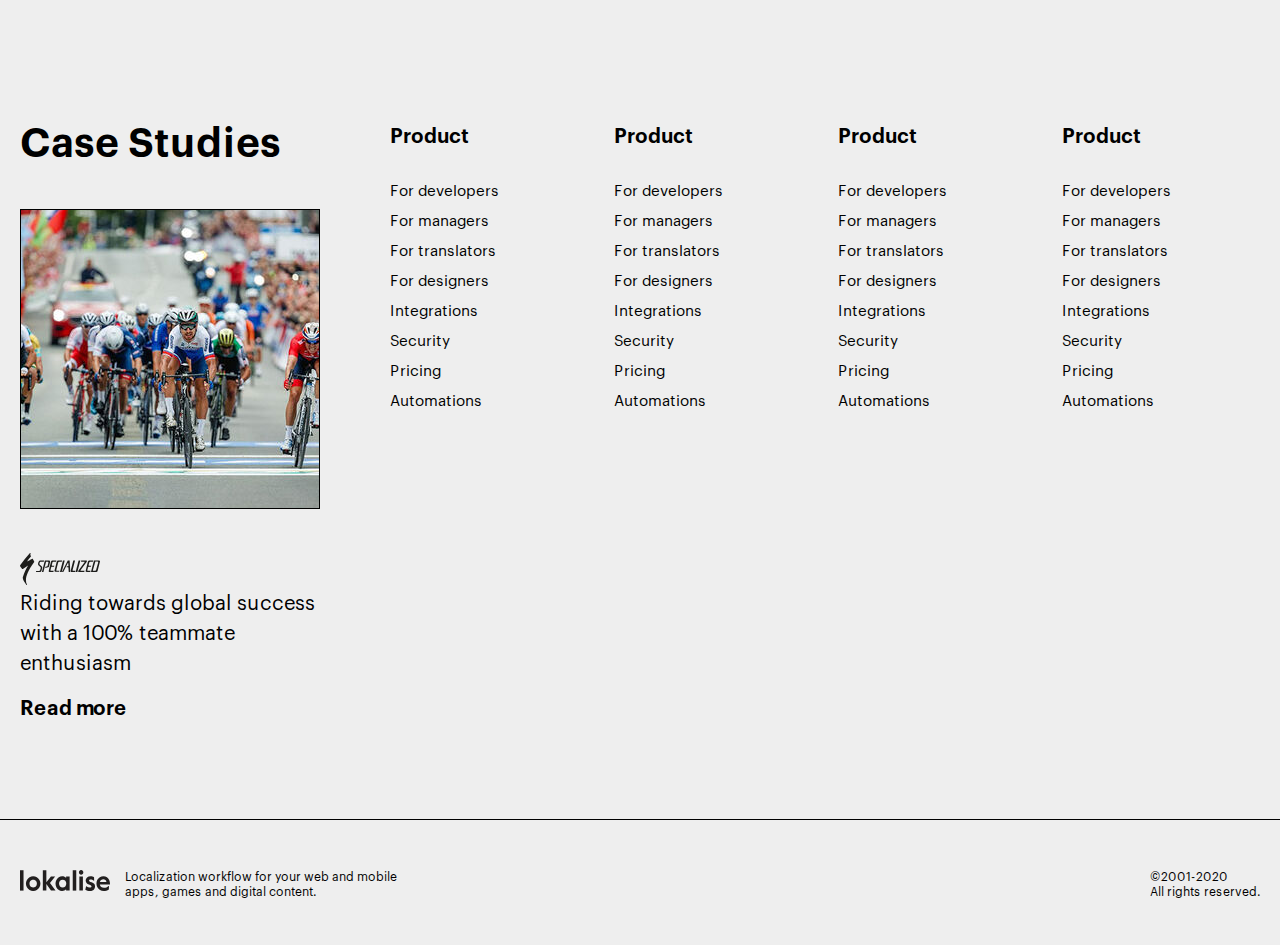
==== commit 8958b7eb: "version6" ====
--- a/index.html
+++ b/index.html
@@ -325,7 +325,8 @@
     </section>
     <section class="integrations">
       <h3 class="integrations-title">Integrate Lokalise with your work tools</h3>
-      <div class="integrations-description">Automate processes, eliminate routine tasks, and track progress with ease.</div>
+      <div class="integrations-description">Automate processes, eliminate routine tasks, and track progress with ease.
+      </div>
       <div class="integrations-picture">
         <img class="integrations-image" src="assets/img/integrations.svg" alt="">
       </div>
@@ -342,7 +343,156 @@
     </section>
   </main>
 
-  <footer></footer>
+
+
+
+  <footer class="footer">
+    <div class="footer-primary container">
+      <div class="footer-primary__case footer-case">
+        <h3 class="footer-case__title">Case Studies</h3>
+        <div class="footer-case__picture">
+          <img class="footer-case__image" src="assets/img/footer-case__image.png" alt="">
+        </div>
+        <div class="footer-case__brand">
+          <img class="footer-case__brand-image" src="assets/img/footer-case__brand-image.svg" alt="">
+        </div>
+        <div class="footer-case__description">Riding towards global success with a 100% teammate enthusiasm</div>
+        <div class="footer-case__actions">
+          <a class="footer-case__actions-link" href="">Read more</a>
+        </div>
+      </div>
+
+      <div class="footer-menu">
+        <div class="footer-menu__bloсk">
+          <h4 class="footer-menu__block-title">Product</h4>
+          <div class="footer-menu__block-action">
+            <a class="footer-menu__block-link" href="">For developers</a>
+          </div>
+          <div class="footer-menu__block-action">
+            <a class="footer-menu__block-link" href="">For managers</a>
+          </div>
+          <div class="footer-menu__block-action">
+            <a class="footer-menu__block-link" href="">For translators</a>
+          </div>
+          <div class="footer-menu__block-action">
+            <a class="footer-menu__block-link" href="">For designers</a>
+          </div>
+          <div class="footer-menu__block-action">
+            <a class="footer-menu__block-link" href="">Integrations</a>
+          </div>
+          <div class="footer-menu__block-action">
+            <a class="footer-menu__block-link" href="">Security</a>
+          </div>
+          <div class="footer-menu__block-action">
+            <a class="footer-menu__block-link" href="">Pricing</a>
+          </div>
+          <div class="footer-menu__block-action">
+            <a class="footer-menu__block-link" href="">Automations</a>
+          </div>
+        </div>
+
+        <div class="footer-menu__bloсk">
+          <h4 class="footer-menu__block-title">Product</h4>
+          <div class="footer-menu__block-action">
+            <a class="footer-menu__block-link" href="">For developers</a>
+          </div>
+          <div class="footer-menu__block-action">
+            <a class="footer-menu__block-link" href="">For managers</a>
+          </div>
+          <div class="footer-menu__block-action">
+            <a class="footer-menu__block-link" href="">For translators</a>
+          </div>
+          <div class="footer-menu__block-action">
+            <a class="footer-menu__block-link" href="">For designers</a>
+          </div>
+          <div class="footer-menu__block-action">
+            <a class="footer-menu__block-link" href="">Integrations</a>
+          </div>
+          <div class="footer-menu__block-action">
+            <a class="footer-menu__block-link" href="">Security</a>
+          </div>
+          <div class="footer-menu__block-action">
+            <a class="footer-menu__block-link" href="">Pricing</a>
+          </div>
+          <div class="footer-menu__block-action">
+            <a class="footer-menu__block-link" href="">Automations</a>
+          </div>
+        </div>
+
+        <div class="footer-menu__bloсk">
+          <h4 class="footer-menu__block-title">Product</h4>
+          <div class="footer-menu__block-action">
+            <a class="footer-menu__block-link" href="">For developers</a>
+          </div>
+          <div class="footer-menu__block-action">
+            <a class="footer-menu__block-link" href="">For managers</a>
+          </div>
+          <div class="footer-menu__block-action">
+            <a class="footer-menu__block-link" href="">For translators</a>
+          </div>
+          <div class="footer-menu__block-action">
+            <a class="footer-menu__block-link" href="">For designers</a>
+          </div>
+          <div class="footer-menu__block-action">
+            <a class="footer-menu__block-link" href="">Integrations</a>
+          </div>
+          <div class="footer-menu__block-action">
+            <a class="footer-menu__block-link" href="">Security</a>
+          </div>
+          <div class="footer-menu__block-action">
+            <a class="footer-menu__block-link" href="">Pricing</a>
+          </div>
+          <div class="footer-menu__block-action">
+            <a class="footer-menu__block-link" href="">Automations</a>
+          </div>
+        </div>
+
+        <div class="footer-menu__bloсk">
+          <h4 class="footer-menu__block-title">Product</h4>
+          <div class="footer-menu__block-action">
+            <a class="footer-menu__block-link" href="">For developers</a>
+          </div>
+          <div class="footer-menu__block-action">
+            <a class="footer-menu__block-link" href="">For managers</a>
+          </div>
+          <div class="footer-menu__block-action">
+            <a class="footer-menu__block-link" href="">For translators</a>
+          </div>
+          <div class="footer-menu__block-action">
+            <a class="footer-menu__block-link" href="">For designers</a>
+          </div>
+          <div class="footer-menu__block-action">
+            <a class="footer-menu__block-link" href="">Integrations</a>
+          </div>
+          <div class="footer-menu__block-action">
+            <a class="footer-menu__block-link" href="">Security</a>
+          </div>
+          <div class="footer-menu__block-action">
+            <a class="footer-menu__block-link" href="">Pricing</a>
+          </div>
+          <div class="footer-menu__block-action">
+            <a class="footer-menu__block-link" href="">Automations</a>
+          </div>
+        </div>
+      </div>
+    </div>
+
+    <div class="footer-secondary container">
+      <div class="footer-secondary__contant footer-contant">
+        <div class="footer-contant__picture">
+          <img class="footer-contant__image" src="assets/img/footer-contant__image.svg" alt="">
+        </div>
+        <div class="footer-contant__text">Localization workflow for your web and mobile apps, games and digital
+          content.
+        </div>
+      </div>
+
+      <div class="footer-secondary__copyright">
+        <div class="footer-secondary__copyright-year">©2001-2020</div>
+        <div class="footer-secondary__copyright-text">All rights reserved.</div>
+      </div>
+    </div>
+  </footer>
 
 </body>
 
--- a/assets/css/style.css
+++ b/assets/css/style.css
@@ -1,3 +1,4 @@
+@charset "UTF-8";
 /*! normalize.css v8.0.1 | MIT License | github.com/necolas/normalize.css */
 html {
   line-height: 1.15;
@@ -871,15 +872,137 @@
 }
 
 .question-description {
+  margin-bottom: 55px;
+
   font-size: 20px;
   font-weight: 400;
   line-height: 30px;
 }
 
 .question-actions {
+  margin-bottom: 160px;
+
   font-size: 17px;
   font-weight: 600;
   line-height: 60px;
+}
+
+.footer {
+  background-color: #eeeeee;
+}
+
+.footer-primary {
+  display: -webkit-box;
+  display: -ms-flexbox;
+  display: flex;
+
+  padding-top: 100px;
+
+  gap: 70px;
+}
+
+.footer-primary__case {
+  max-width: 300px;
+}
+
+.footer-secondary {
+  display: -webkit-box;
+  display: -ms-flexbox;
+  display: flex;
+  -webkit-box-pack: justify;
+  -ms-flex-pack: justify;
+  justify-content: space-between;
+
+  padding-top: 50px;
+  padding-bottom: 45px;
+
+  border-top: 1px solid black;
+}
+
+.footer-secondary__contant {
+  display: -webkit-box;
+  display: -ms-flexbox;
+  display: flex;
+}
+
+.footer-contant__picture {
+  margin-right: 15px;
+}
+
+.footer-contant__text {
+  max-width: 300px;
+
+  font-size: 12px;
+  font-weight: 400;
+  line-height: 15px;
+}
+
+.footer-secondary__copyright-year {
+  font-size: 12px;
+  font-weight: 400;
+  line-height: 15px;
+}
+
+.footer-secondary__copyright-text {
+  font-size: 12px;
+  font-weight: 400;
+  line-height: 15px;
+}
+
+.footer-menu {
+  display: -webkit-box;
+  display: -ms-flexbox;
+  display: flex;
+  -ms-flex-wrap: wrap;
+      flex-wrap: wrap;
+
+  padding-top: 20px;
+
+  gap: 115px;
+}
+
+.footer-menu__bloсk {
+  max-width: 187px;
+}
+
+.footer-menu__block-title {
+  font-size: 20px;
+  font-weight: 600;
+  line-height: 25px;
+}
+
+.footer-menu__block-link {
+  font-size: 15px;
+  font-weight: 400;
+  line-height: 30px;
+}
+
+.footer-case__title {
+  font-size: 40px;
+  font-weight: 600;
+  line-height: 50px;
+}
+
+.footer-case__picture {
+  margin-bottom: 40px;
+}
+
+.footer-case__description {
+  margin-bottom: 15px;
+
+  font-size: 20px;
+  font-weight: 400;
+  line-height: 30px;
+}
+
+.footer-case__actions {
+  margin-bottom: 95px;
+}
+
+.footer-case__actions-link {
+  font-size: 20px;
+  font-weight: 600;
+  line-height: 30px;
 }
 
 @media (min-width: 576px) {
@@ -1032,6 +1155,63 @@
   .face-picture {
     padding-top: 0;
   }
+  .footer-primary {
+    -ms-flex-wrap: wrap;
+        flex-wrap: wrap;
+    -webkit-box-pack: center;
+    -ms-flex-pack: center;
+    justify-content: center;
+
+    padding-top: 0;
+  }
+  .footer-primary__case {
+    display: -webkit-box;
+    display: -ms-flexbox;
+    display: flex;
+    -webkit-box-align: center;
+    align-items: center;
+    -ms-flex-align: center;
+    -webkit-box-orient: vertical;
+    -webkit-box-direction: normal;
+    -ms-flex-direction: column;
+        flex-direction: column;
+
+    max-width: none;
+  }
+  .footer-secondary {
+    -webkit-box-align: center;
+    align-items: center;
+    -ms-flex-align: center;
+    -webkit-box-orient: vertical;
+    -webkit-box-direction: normal;
+    -ms-flex-direction: column;
+        flex-direction: column;
+  }
+  .footer-secondary__contant {
+    margin-bottom: 20px;
+  }
+  .footer-secondary__copyright {
+    display: -webkit-box;
+    display: -ms-flexbox;
+    display: flex;
+    -webkit-box-align: center;
+    align-items: center;
+    -ms-flex-align: center;
+    -webkit-box-orient: vertical;
+    -webkit-box-direction: normal;
+    -ms-flex-direction: column;
+        flex-direction: column;
+  }
+  .footer-menu {
+    -webkit-box-pack: center;
+    -ms-flex-pack: center;
+    justify-content: center;
+
+    gap: 50px;
+  }
+  .footer-case__actions {
+    margin-bottom: 0;
+  }
 }
 
 @media (max-width: 575.8px) {
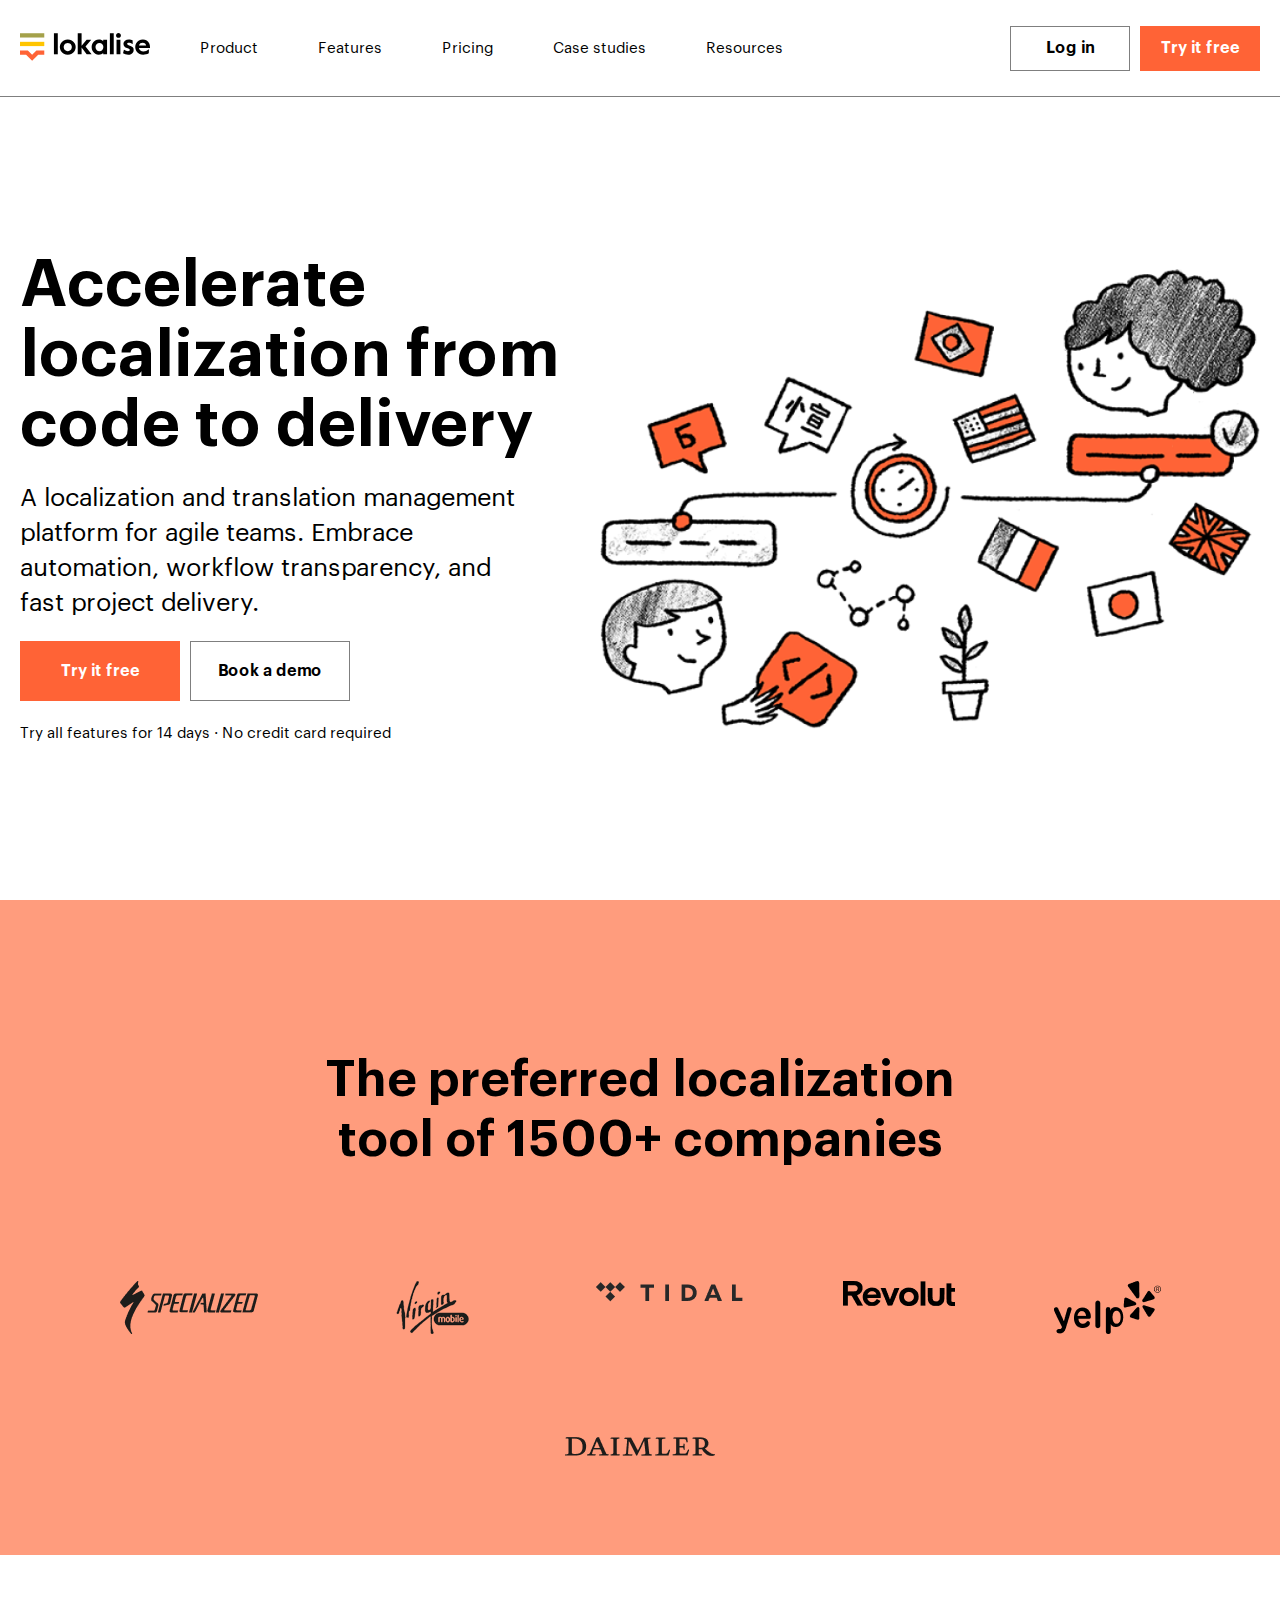
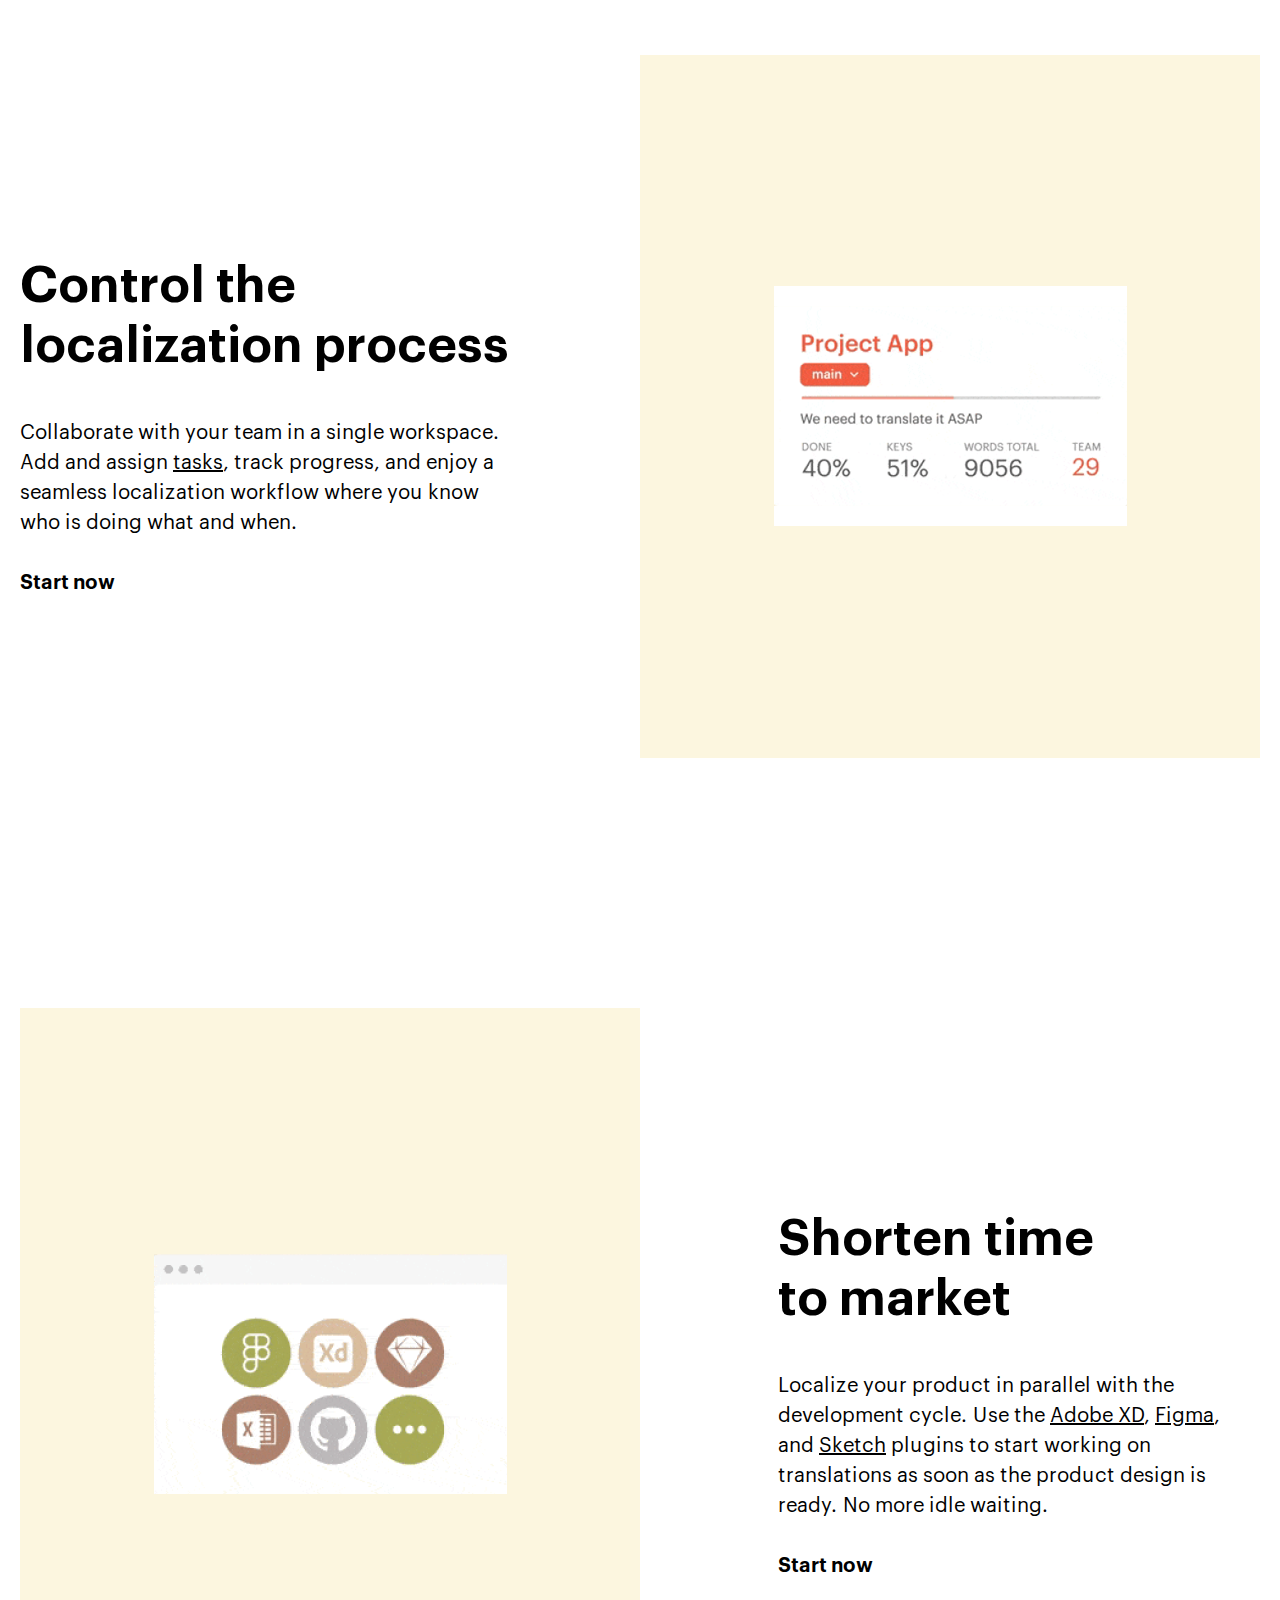
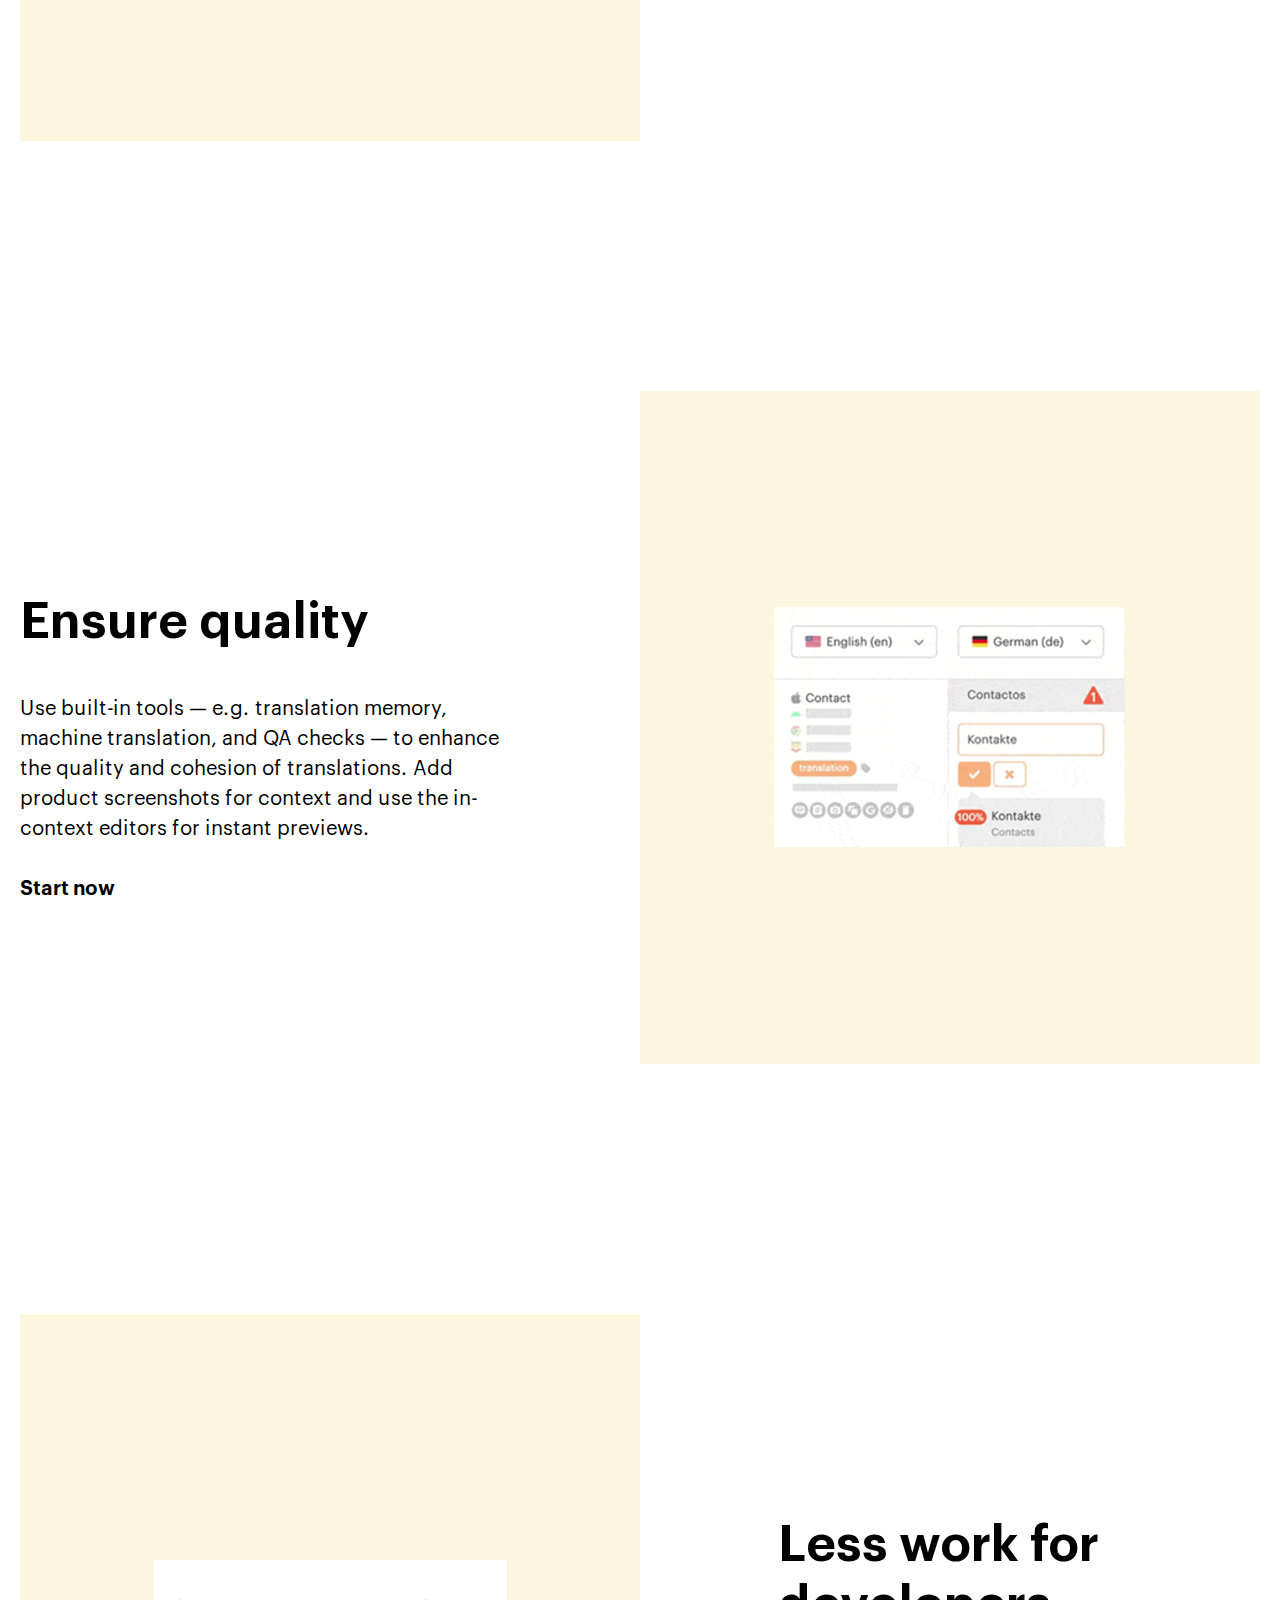
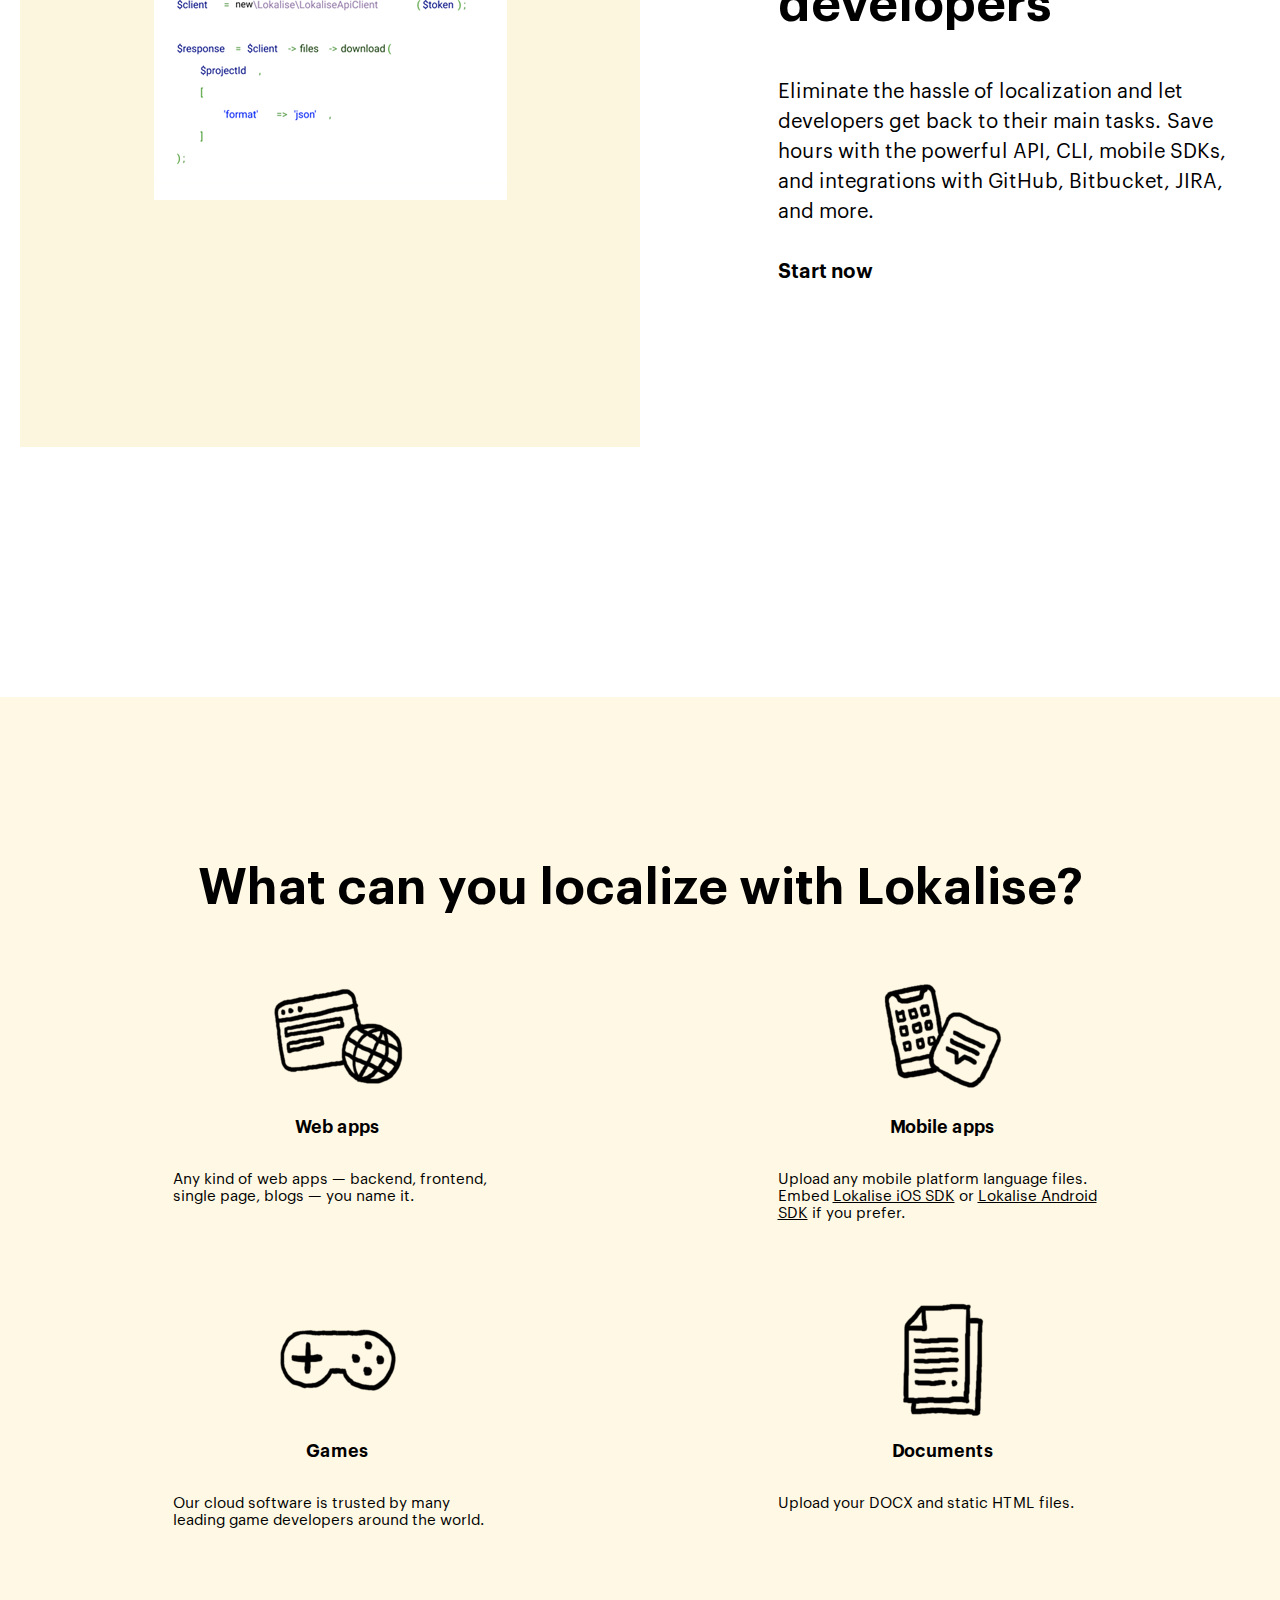
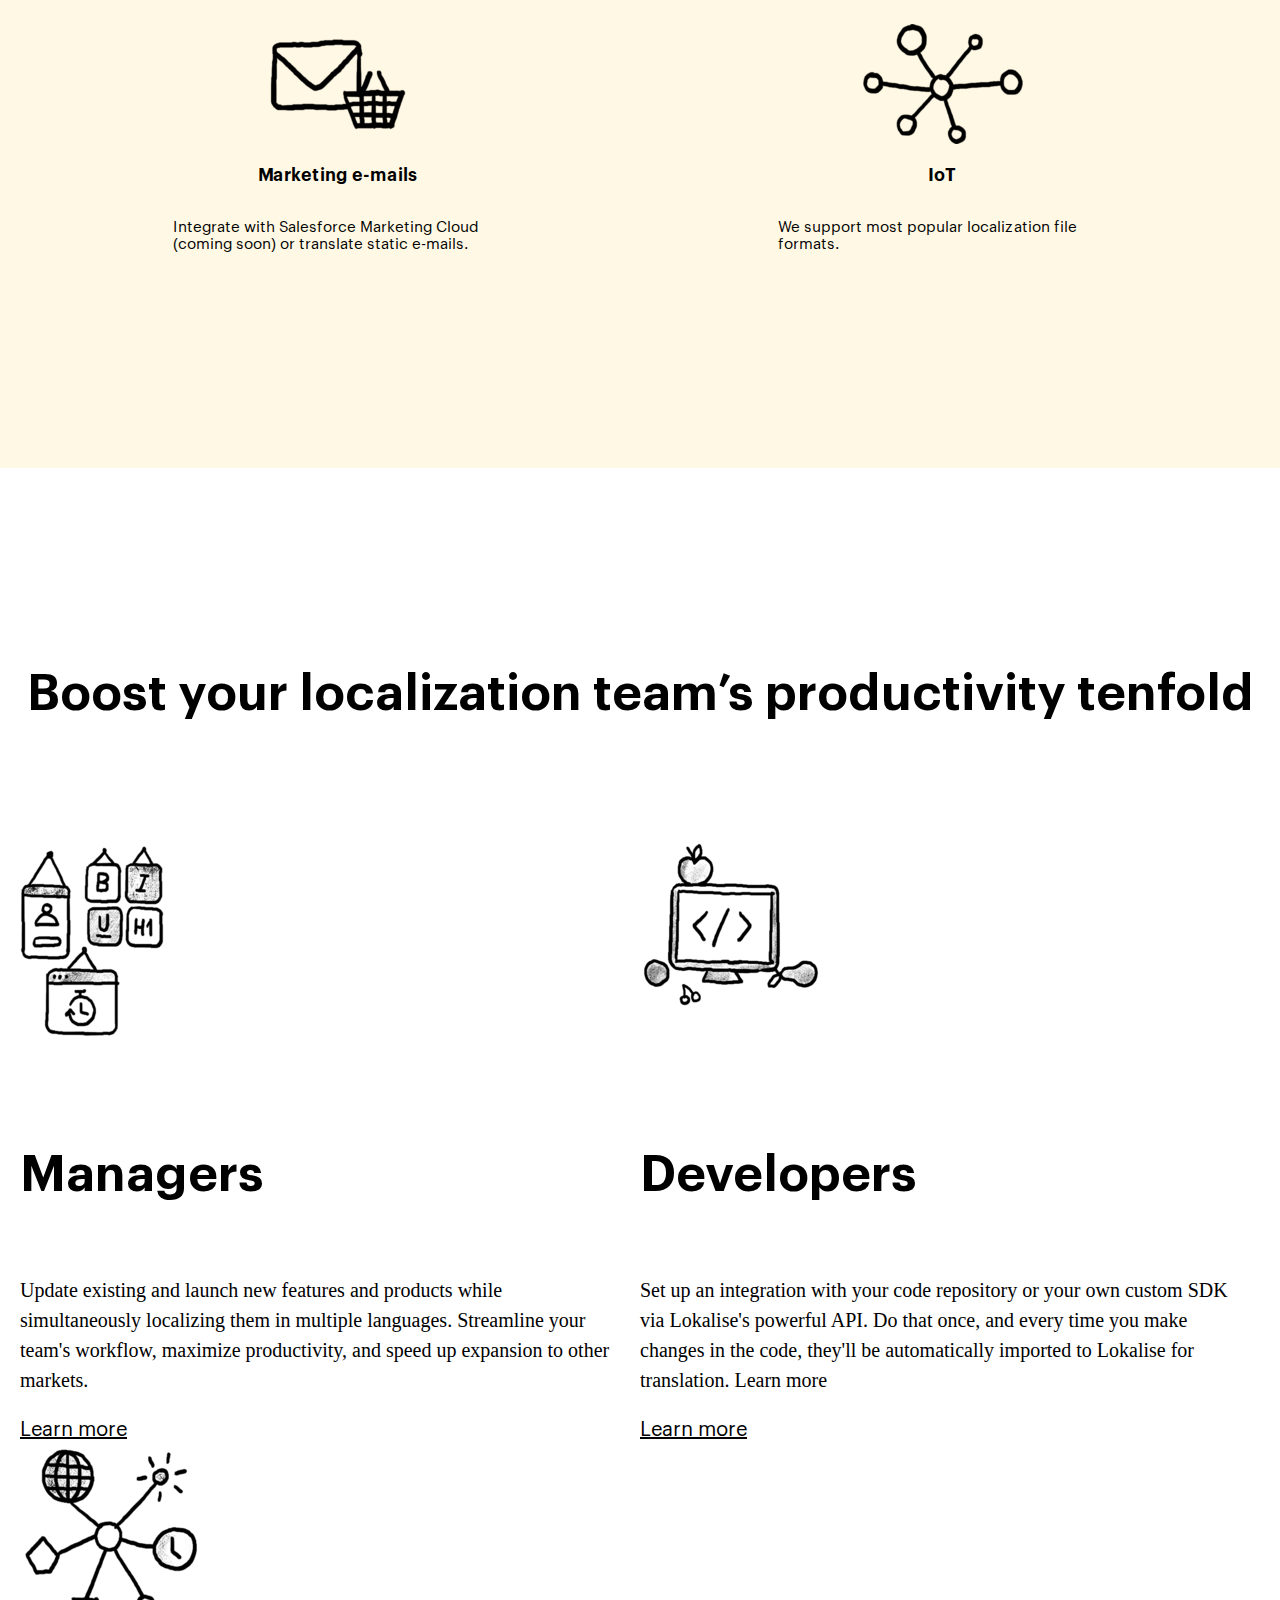
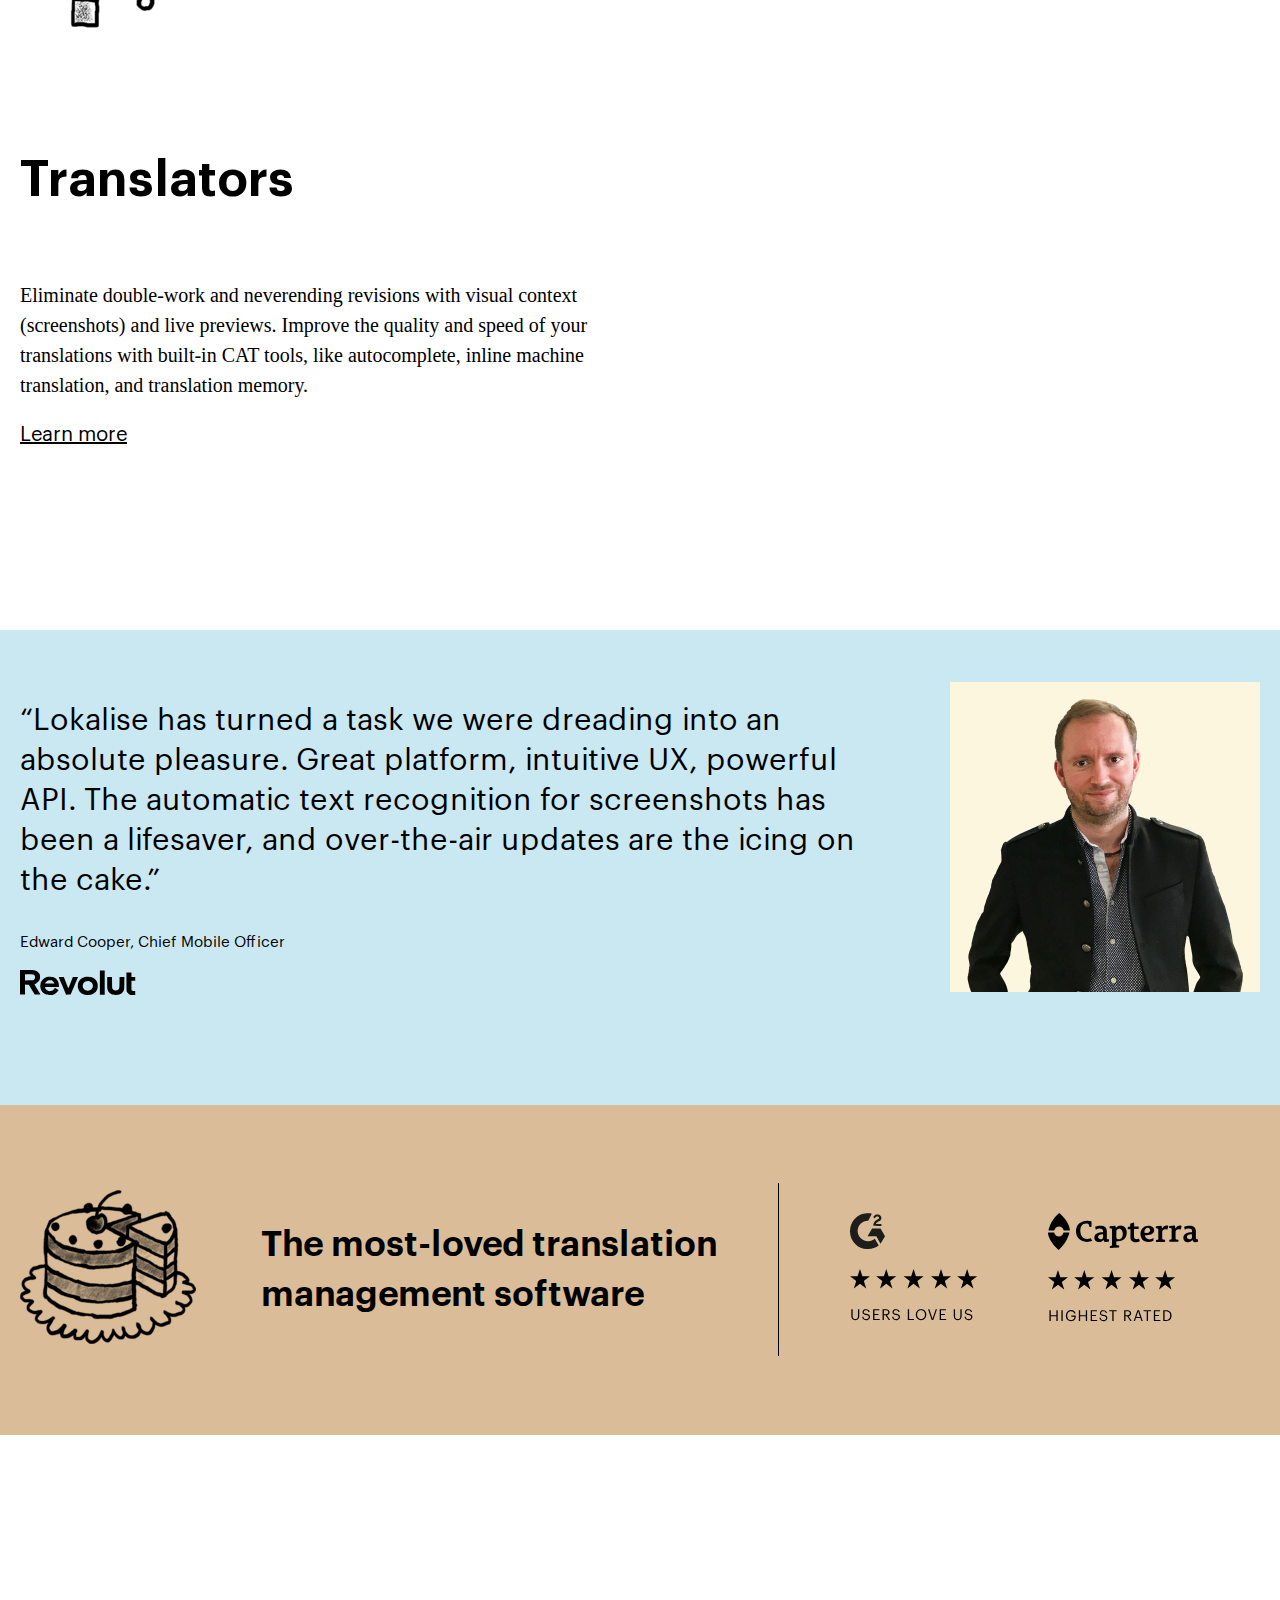
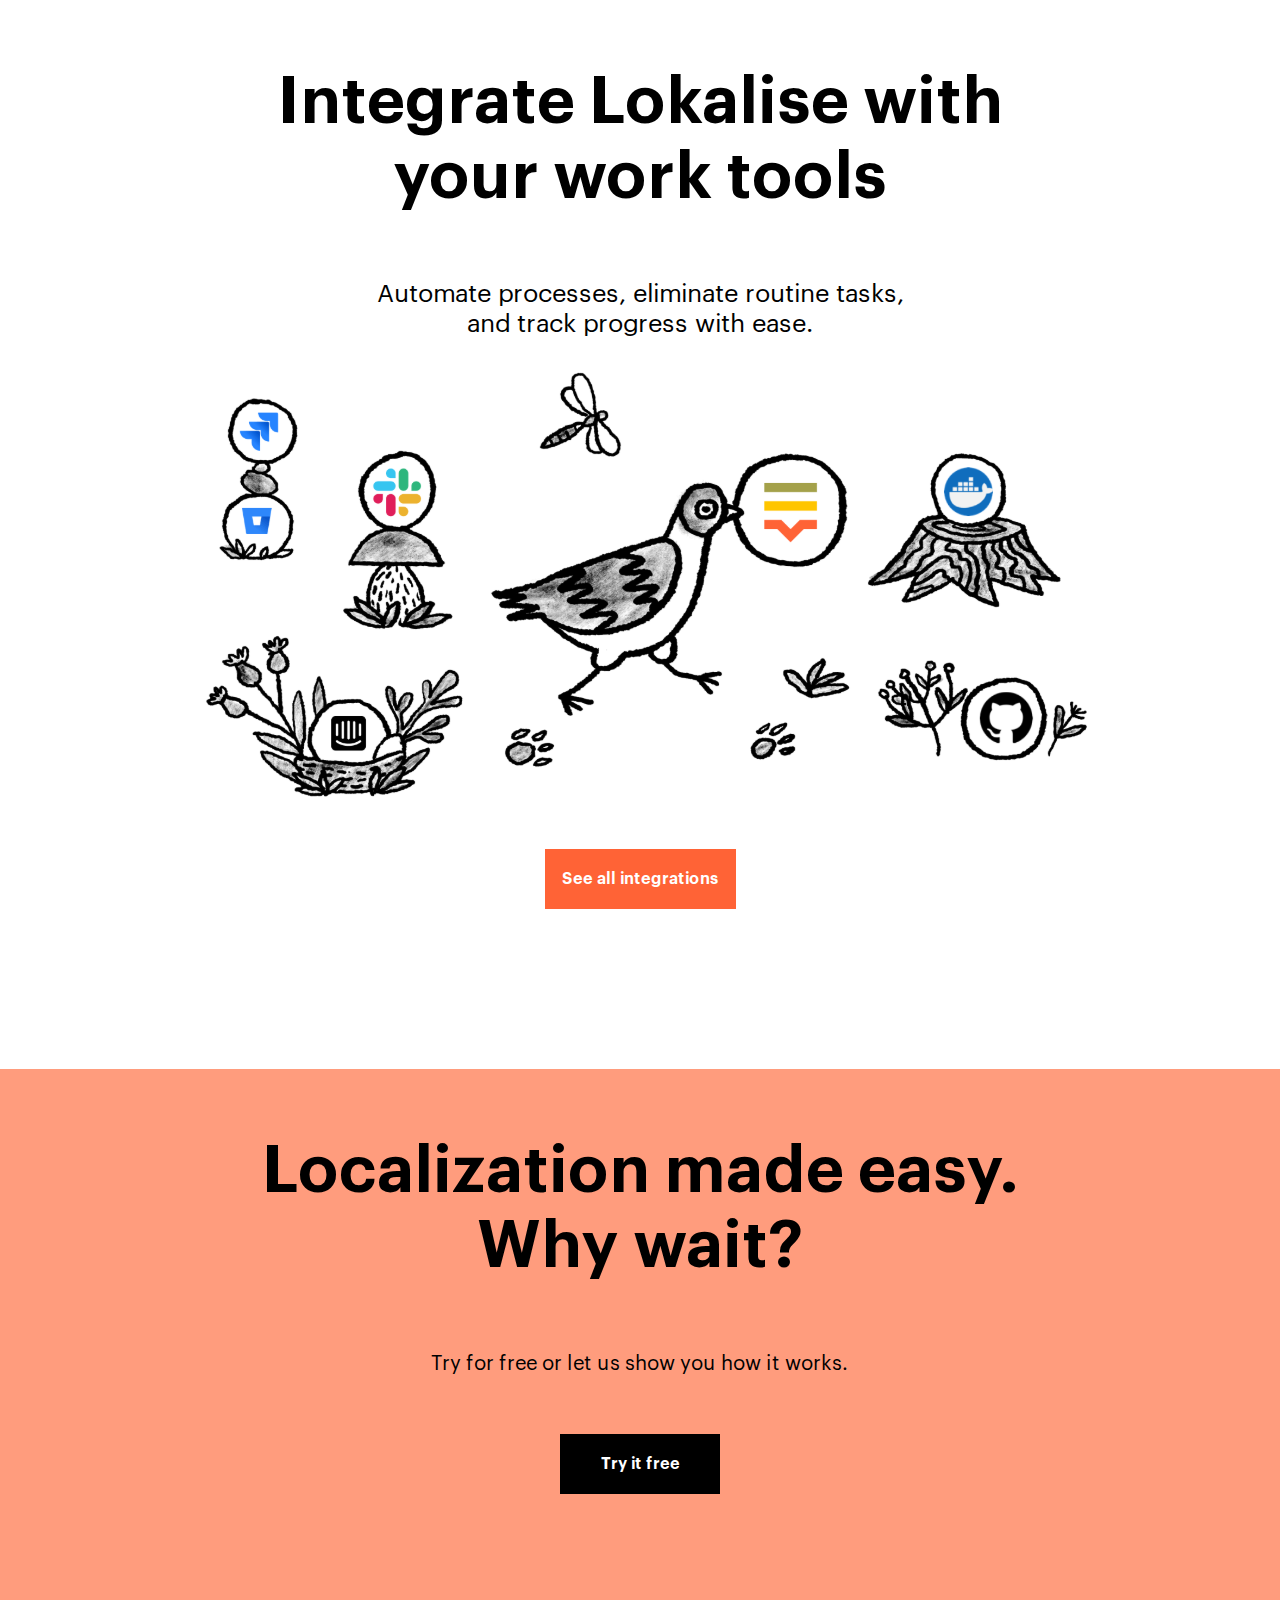
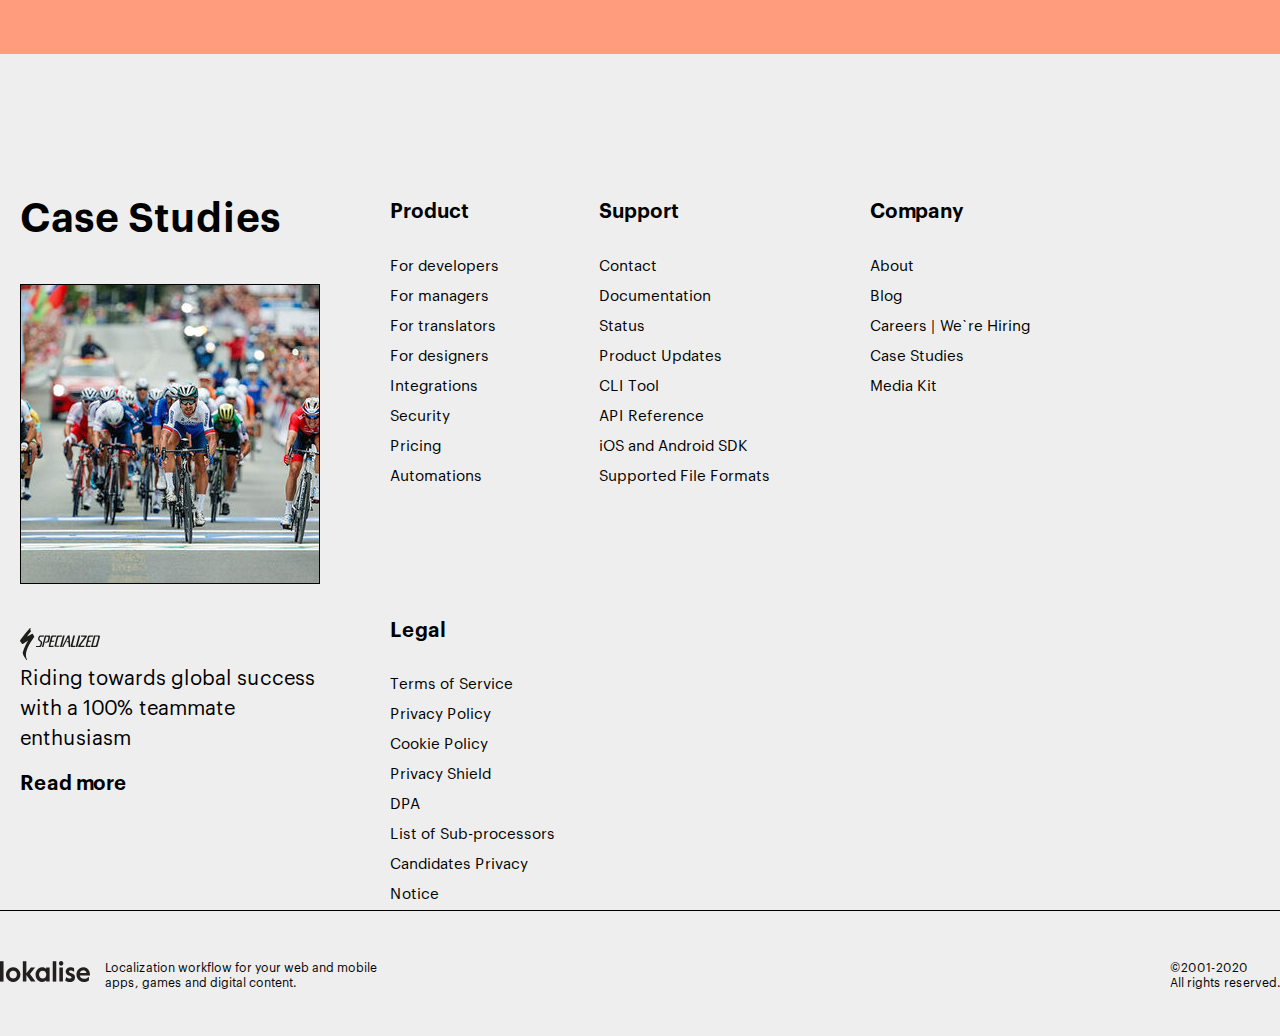
==== commit 8d8a13d1: "version 6" ====
--- a/index.html
+++ b/index.html
@@ -319,7 +319,7 @@
         </div>
         <h3 class="stars-title">The most-loved translation management software</h3>
         <div class="stars-picture2">
-          <img src="assets/img/stars2.svg" alt="">
+          <img class="stars-image2" src="assets/img/stars2.svg" alt="">
         </div>
       </div>
     </section>
@@ -392,92 +392,80 @@
         </div>
 
         <div class="footer-menu__bloсk">
-          <h4 class="footer-menu__block-title">Product</h4>
-          <div class="footer-menu__block-action">
-            <a class="footer-menu__block-link" href="">For developers</a>
-          </div>
-          <div class="footer-menu__block-action">
-            <a class="footer-menu__block-link" href="">For managers</a>
-          </div>
-          <div class="footer-menu__block-action">
-            <a class="footer-menu__block-link" href="">For translators</a>
-          </div>
-          <div class="footer-menu__block-action">
-            <a class="footer-menu__block-link" href="">For designers</a>
-          </div>
-          <div class="footer-menu__block-action">
-            <a class="footer-menu__block-link" href="">Integrations</a>
-          </div>
-          <div class="footer-menu__block-action">
-            <a class="footer-menu__block-link" href="">Security</a>
-          </div>
-          <div class="footer-menu__block-action">
-            <a class="footer-menu__block-link" href="">Pricing</a>
-          </div>
-          <div class="footer-menu__block-action">
-            <a class="footer-menu__block-link" href="">Automations</a>
+          <h4 class="footer-menu__block-title">Support</h4>
+          <div class="footer-menu__block-action">
+            <a class="footer-menu__block-link" href="">Contact</a>
+          </div>
+          <div class="footer-menu__block-action">
+            <a class="footer-menu__block-link" href="">Documentation</a>
+          </div>
+          <div class="footer-menu__block-action">
+            <a class="footer-menu__block-link" href="">Status</a>
+          </div>
+          <div class="footer-menu__block-action">
+            <a class="footer-menu__block-link" href="">Product Updates</a>
+          </div>
+          <div class="footer-menu__block-action">
+            <a class="footer-menu__block-link" href="">CLI Tool</a>
+          </div>
+          <div class="footer-menu__block-action">
+            <a class="footer-menu__block-link" href="">API Reference</a>
+          </div>
+          <div class="footer-menu__block-action">
+            <a class="footer-menu__block-link" href="">iOS and Android SDK</a>
+          </div>
+          <div class="footer-menu__block-action">
+            <a class="footer-menu__block-link" href="">Supported File Formats</a>
           </div>
         </div>
 
         <div class="footer-menu__bloсk">
-          <h4 class="footer-menu__block-title">Product</h4>
-          <div class="footer-menu__block-action">
-            <a class="footer-menu__block-link" href="">For developers</a>
-          </div>
-          <div class="footer-menu__block-action">
-            <a class="footer-menu__block-link" href="">For managers</a>
-          </div>
-          <div class="footer-menu__block-action">
-            <a class="footer-menu__block-link" href="">For translators</a>
-          </div>
-          <div class="footer-menu__block-action">
-            <a class="footer-menu__block-link" href="">For designers</a>
-          </div>
-          <div class="footer-menu__block-action">
-            <a class="footer-menu__block-link" href="">Integrations</a>
-          </div>
-          <div class="footer-menu__block-action">
-            <a class="footer-menu__block-link" href="">Security</a>
-          </div>
-          <div class="footer-menu__block-action">
-            <a class="footer-menu__block-link" href="">Pricing</a>
-          </div>
-          <div class="footer-menu__block-action">
-            <a class="footer-menu__block-link" href="">Automations</a>
+          <h4 class="footer-menu__block-title">Company</h4>
+          <div class="footer-menu__block-action">
+            <a class="footer-menu__block-link" href="">About</a>
+          </div>
+          <div class="footer-menu__block-action">
+            <a class="footer-menu__block-link" href="">Blog</a>
+          </div>
+          <div class="footer-menu__block-action">
+            <a class="footer-menu__block-link" href="">Careers | We`re Hiring</a>
+          </div>
+          <div class="footer-menu__block-action">
+            <a class="footer-menu__block-link" href="">Case Studies</a>
+          </div>
+          <div class="footer-menu__block-action">
+            <a class="footer-menu__block-link" href="">Media Kit</a>
           </div>
         </div>
 
         <div class="footer-menu__bloсk">
-          <h4 class="footer-menu__block-title">Product</h4>
-          <div class="footer-menu__block-action">
-            <a class="footer-menu__block-link" href="">For developers</a>
-          </div>
-          <div class="footer-menu__block-action">
-            <a class="footer-menu__block-link" href="">For managers</a>
-          </div>
-          <div class="footer-menu__block-action">
-            <a class="footer-menu__block-link" href="">For translators</a>
-          </div>
-          <div class="footer-menu__block-action">
-            <a class="footer-menu__block-link" href="">For designers</a>
-          </div>
-          <div class="footer-menu__block-action">
-            <a class="footer-menu__block-link" href="">Integrations</a>
-          </div>
-          <div class="footer-menu__block-action">
-            <a class="footer-menu__block-link" href="">Security</a>
-          </div>
-          <div class="footer-menu__block-action">
-            <a class="footer-menu__block-link" href="">Pricing</a>
-          </div>
-          <div class="footer-menu__block-action">
-            <a class="footer-menu__block-link" href="">Automations</a>
+          <h4 class="footer-menu__block-title">Legal</h4>
+          <div class="footer-menu__block-action">
+            <a class="footer-menu__block-link" href="">Terms of Service</a>
+          </div>
+          <div class="footer-menu__block-action">
+            <a class="footer-menu__block-link" href="">Privacy Policy</a>
+          </div>
+          <div class="footer-menu__block-action">
+            <a class="footer-menu__block-link" href="">Cookie Policy</a>
+          </div>
+          <div class="footer-menu__block-action">
+            <a class="footer-menu__block-link" href="">Privacy Shield</a>
+          </div>
+          <div class="footer-menu__block-action">
+            <a class="footer-menu__block-link" href="">DPA</a>
+          </div>
+          <div class="footer-menu__block-action">
+            <a class="footer-menu__block-link" href="">List of Sub-processors</a>
+          </div>
+          <div class="footer-menu__block-action">
+            <a class="footer-menu__block-link" href="">Candidates Privacy Notice</a>
           </div>
         </div>
       </div>
     </div>
 
-    <div class="footer-secondary container">
+    <div class="footer-secondary container-sm">
       <div class="footer-secondary__contant footer-contant">
         <div class="footer-contant__picture">
           <img class="footer-contant__image" src="assets/img/footer-contant__image.svg" alt="">
--- a/assets/css/style.css
+++ b/assets/css/style.css
@@ -214,6 +214,12 @@
   padding-left: 20px;
 }
 
+.container-sm {
+  max-width: 1290px;
+  margin-right: auto;
+  margin-left: auto;
+}
+
 .btn {
   display: block;
 
@@ -383,7 +389,6 @@
 .brands {
   background-color: #ff9c7d;
 }
-
 .brands-container {
   display: -webkit-box;
   display: -ms-flexbox;
@@ -638,7 +643,6 @@
 
   background-color: #fff8e4;
 }
-
 .apps-container {
   display: grid;
 
@@ -687,7 +691,6 @@
   margin-bottom: 180px;
   padding-top: 154px;
 }
-
 .teams-item {
   padding-bottom: 75px;
 }
@@ -751,7 +754,6 @@
 
   background-color: #c9e8f2;
 }
-
 .face-container {
   display: -webkit-box;
   display: -ms-flexbox;
@@ -759,7 +761,6 @@
 
   gap: 85px;
 }
-
 .face-contant {
   padding-top: 40px;
 }
@@ -773,7 +774,7 @@
   font-weight: 400;
   line-height: 25px;
 }
-.face-picture {
+.face .face-picture {
   padding-top: 52px;
 }
 
@@ -782,7 +783,6 @@
 
   background-color: #dabc98;
 }
-
 .stars-container {
   display: -webkit-box;
   display: -ms-flexbox;
@@ -834,7 +834,6 @@
   font-weight: 600;
   line-height: 75px;
 }
-
 .integrations-description {
   max-width: 540px;
   margin-bottom: 25px;
@@ -845,7 +844,6 @@
   font-weight: 400;
   line-height: 30px;
 }
-
 .integrations-picture {
   margin-bottom: 35px;
 }
@@ -864,13 +862,15 @@
 
   background-color: #ff9c7d;
 }
-
 .question-title {
+  max-width: 784px;
+
+  text-align: center;
+
   font-size: 65px;
   font-weight: 600;
   line-height: 75px;
 }
-
 .question-description {
   margin-bottom: 55px;
 
@@ -878,7 +878,6 @@
   font-weight: 400;
   line-height: 30px;
 }
-
 .question-actions {
   margin-bottom: 160px;
 
@@ -958,7 +957,7 @@
 
   padding-top: 20px;
 
-  gap: 115px;
+  gap: 100px;
 }
 
 .footer-menu__bloсk {
@@ -1152,7 +1151,7 @@
     -ms-flex-direction: column;
         flex-direction: column;
   }
-  .face-picture {
+  .face .face-picture {
     padding-top: 0;
   }
   .footer-primary {
@@ -1234,6 +1233,9 @@
     padding-top: 50px;
     padding-bottom: 50px;
   }
+  .brands-title__text {
+    font-size: 30px;
+  }
   .box-item1 {
     margin-bottom: 100px;
   }
@@ -1264,4 +1266,10 @@
   .box-item4__contant-action {
     padding-left: 0;
   }
-}
+  .stars-picture2 {
+    text-align: center;
+  }
+  .stars-image2 {
+    max-width: 90%;
+  }
+}
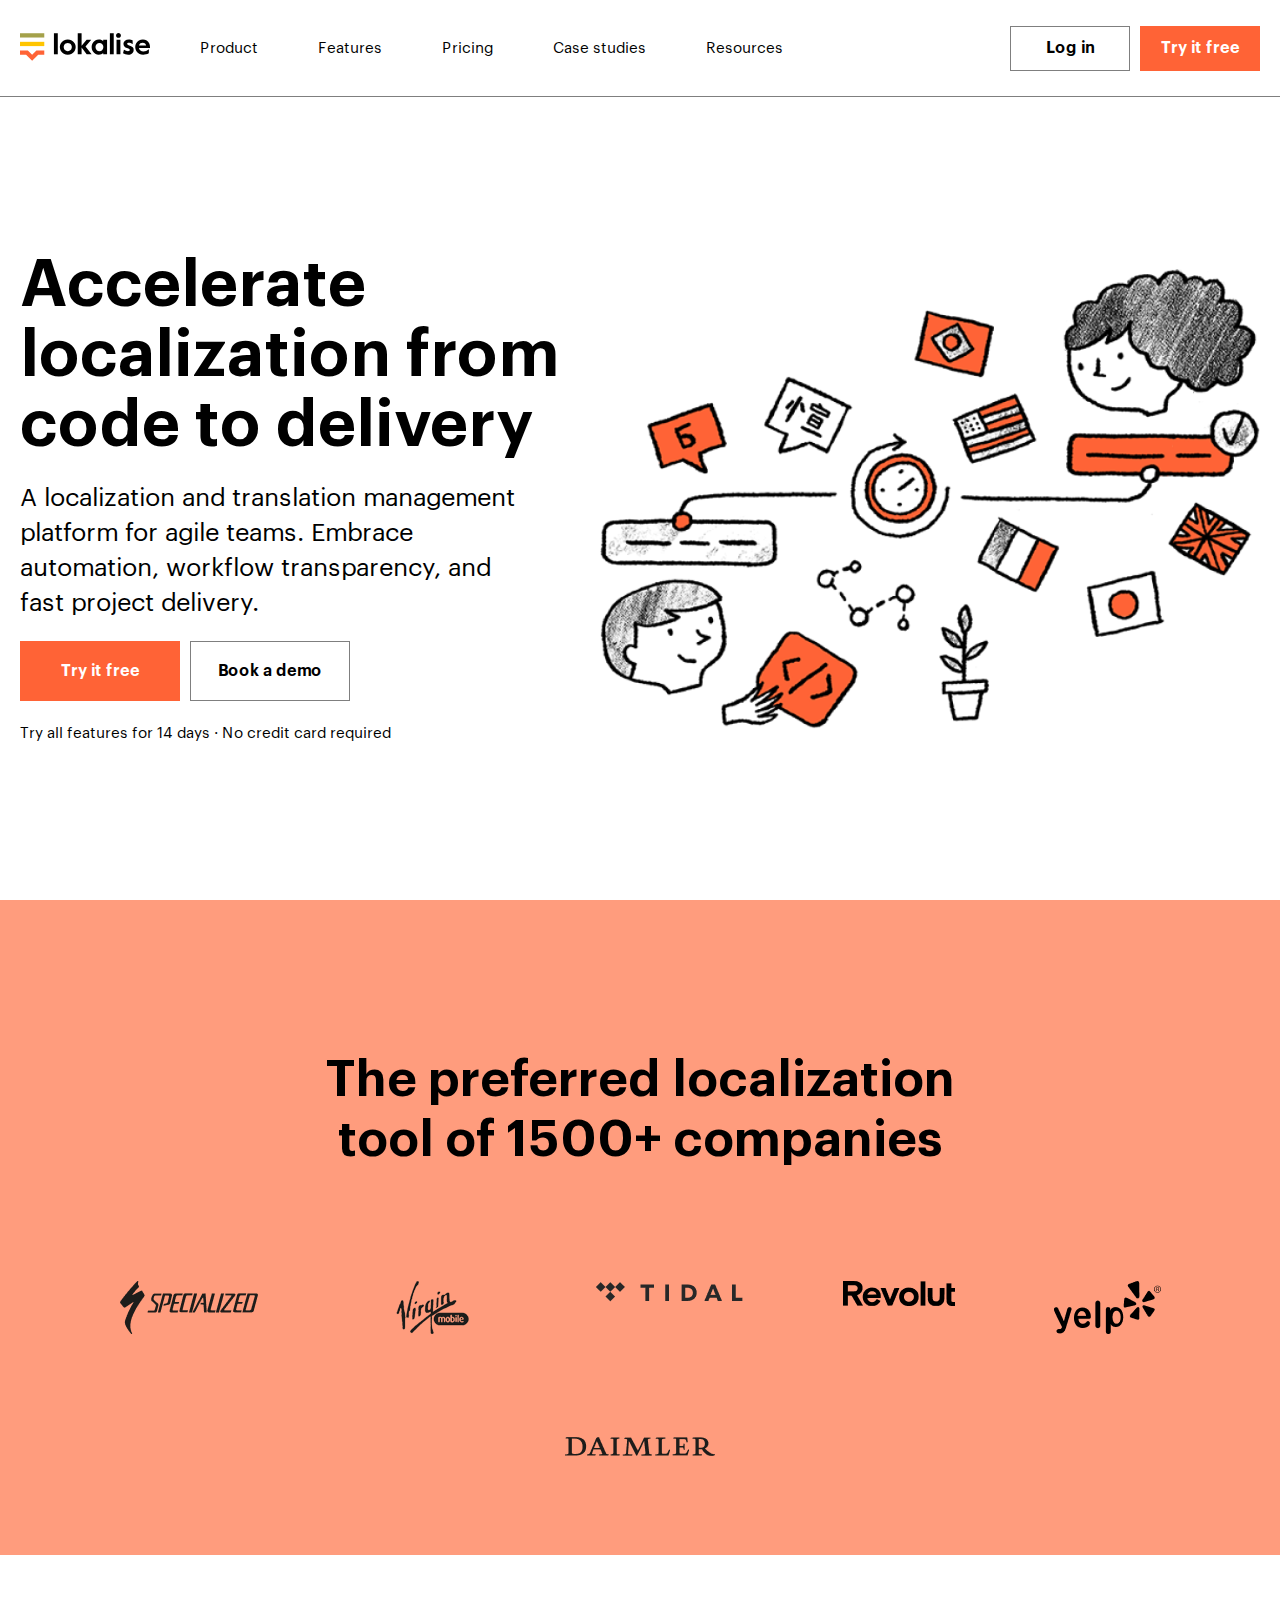
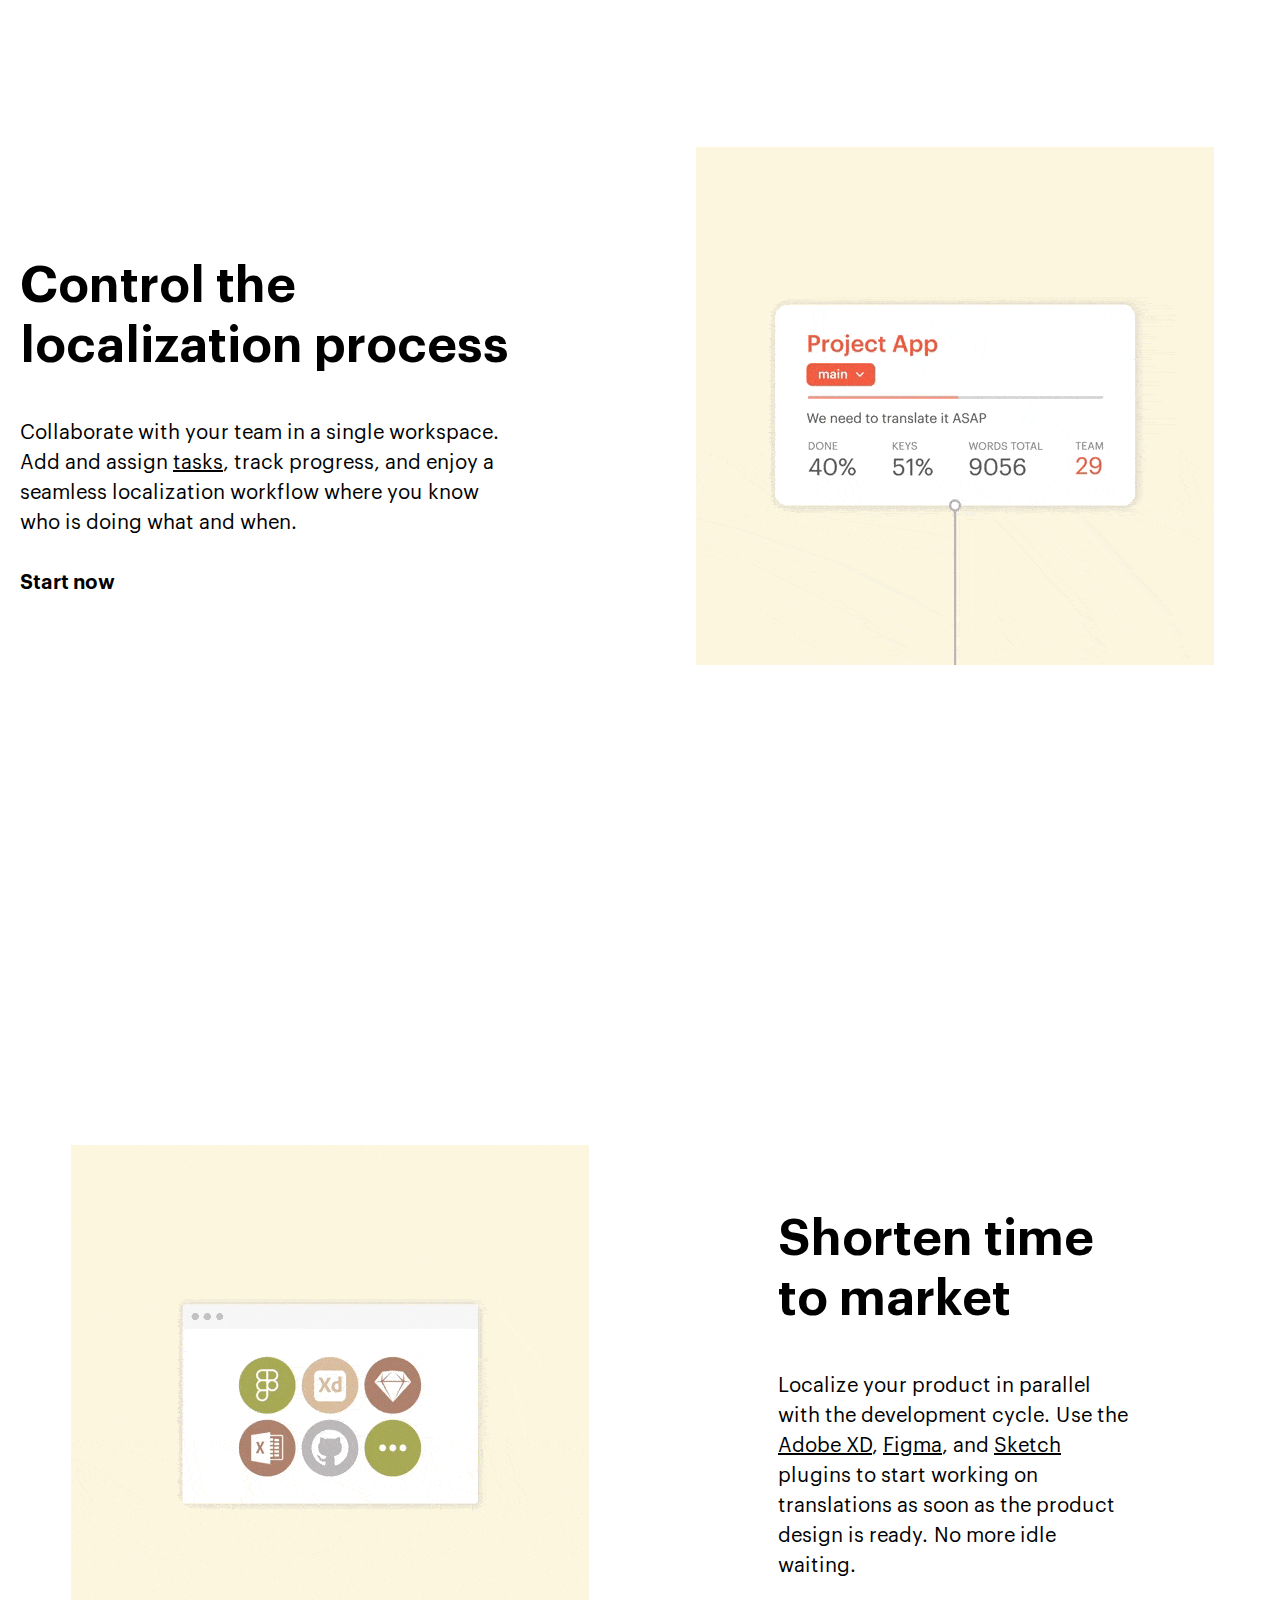
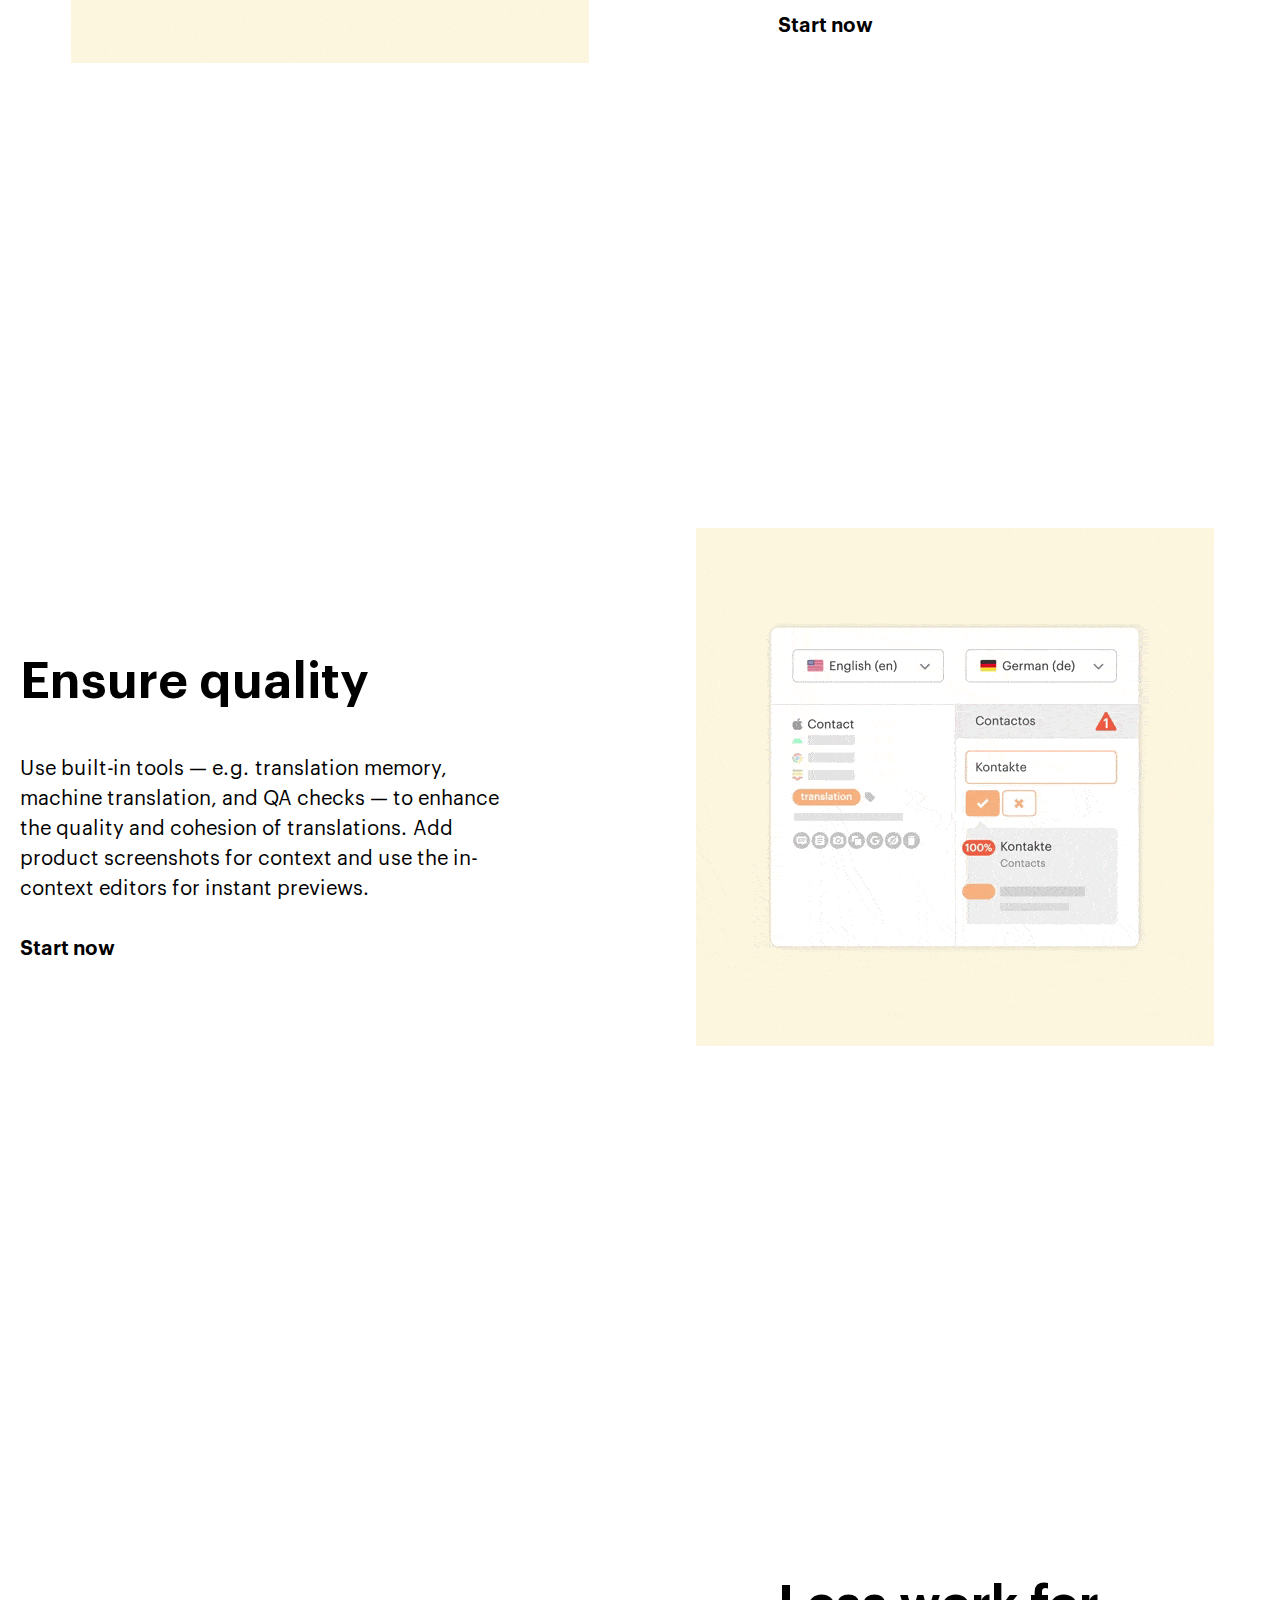
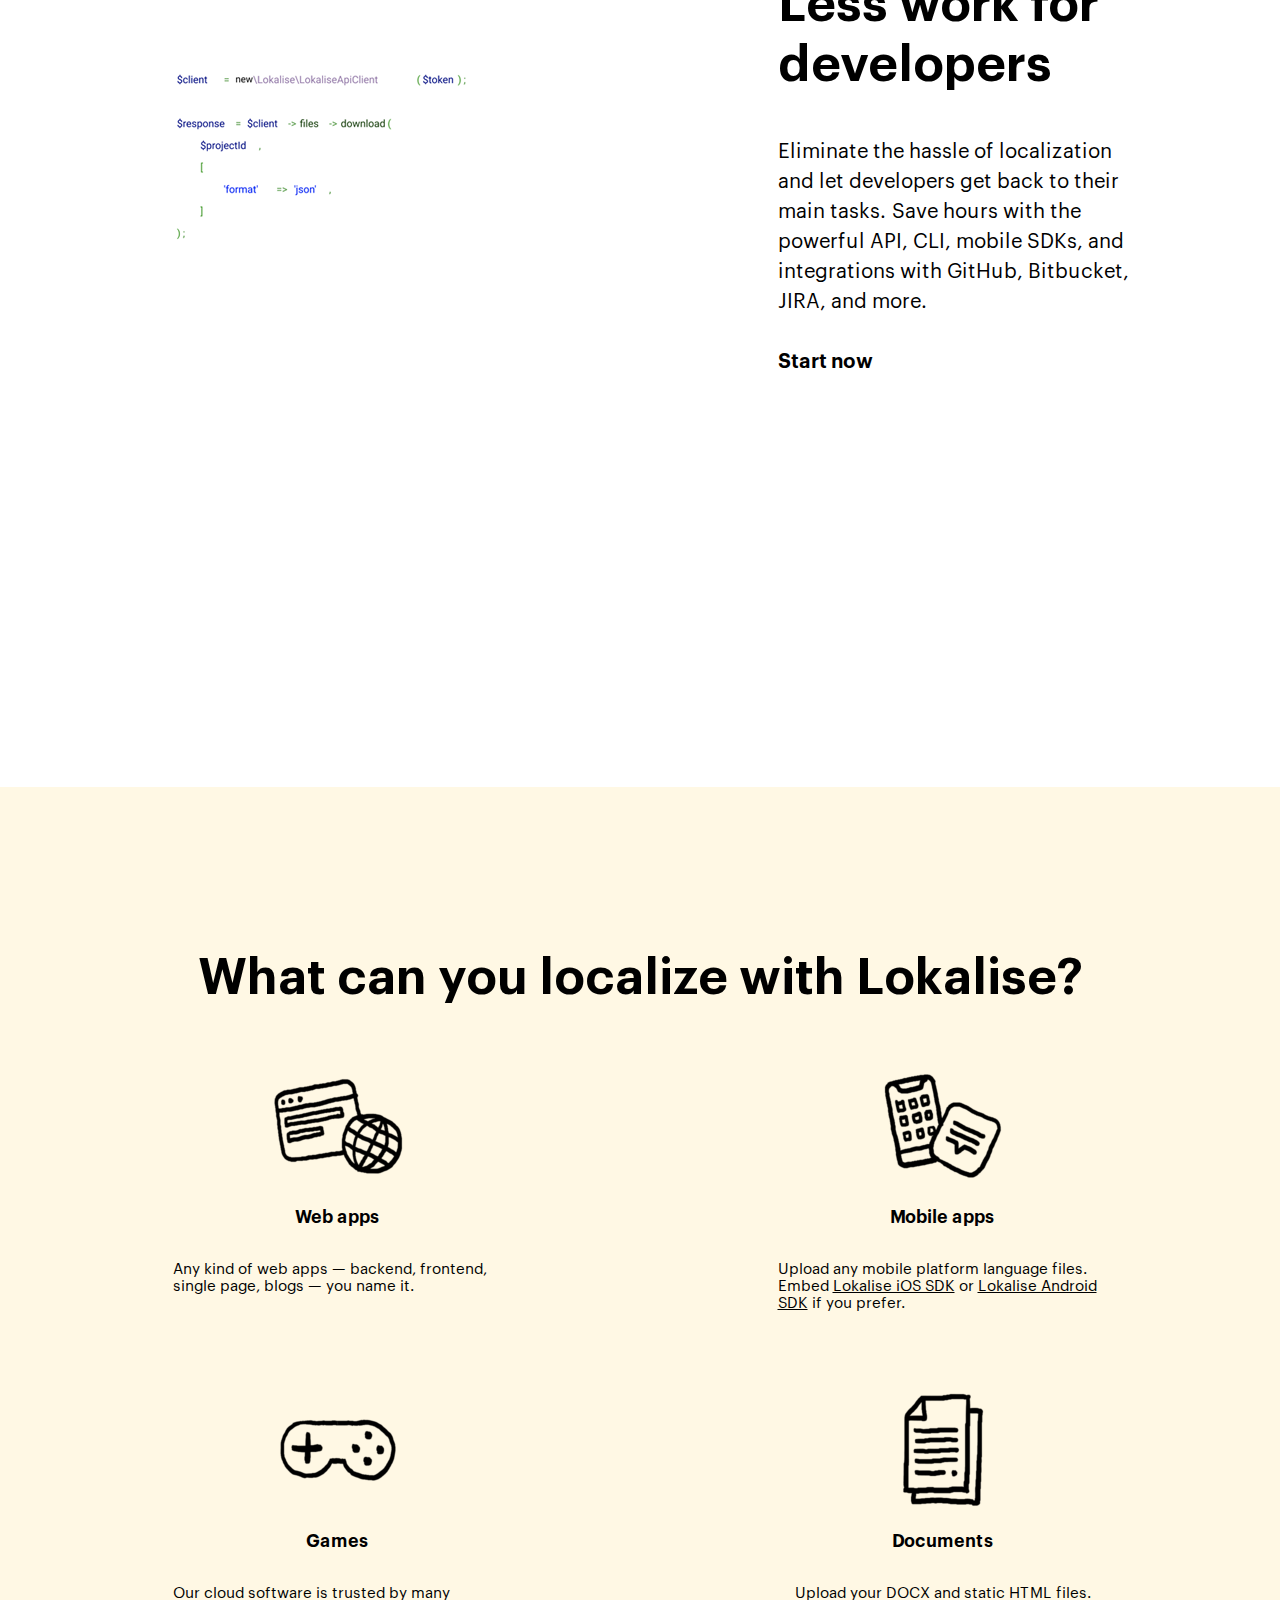
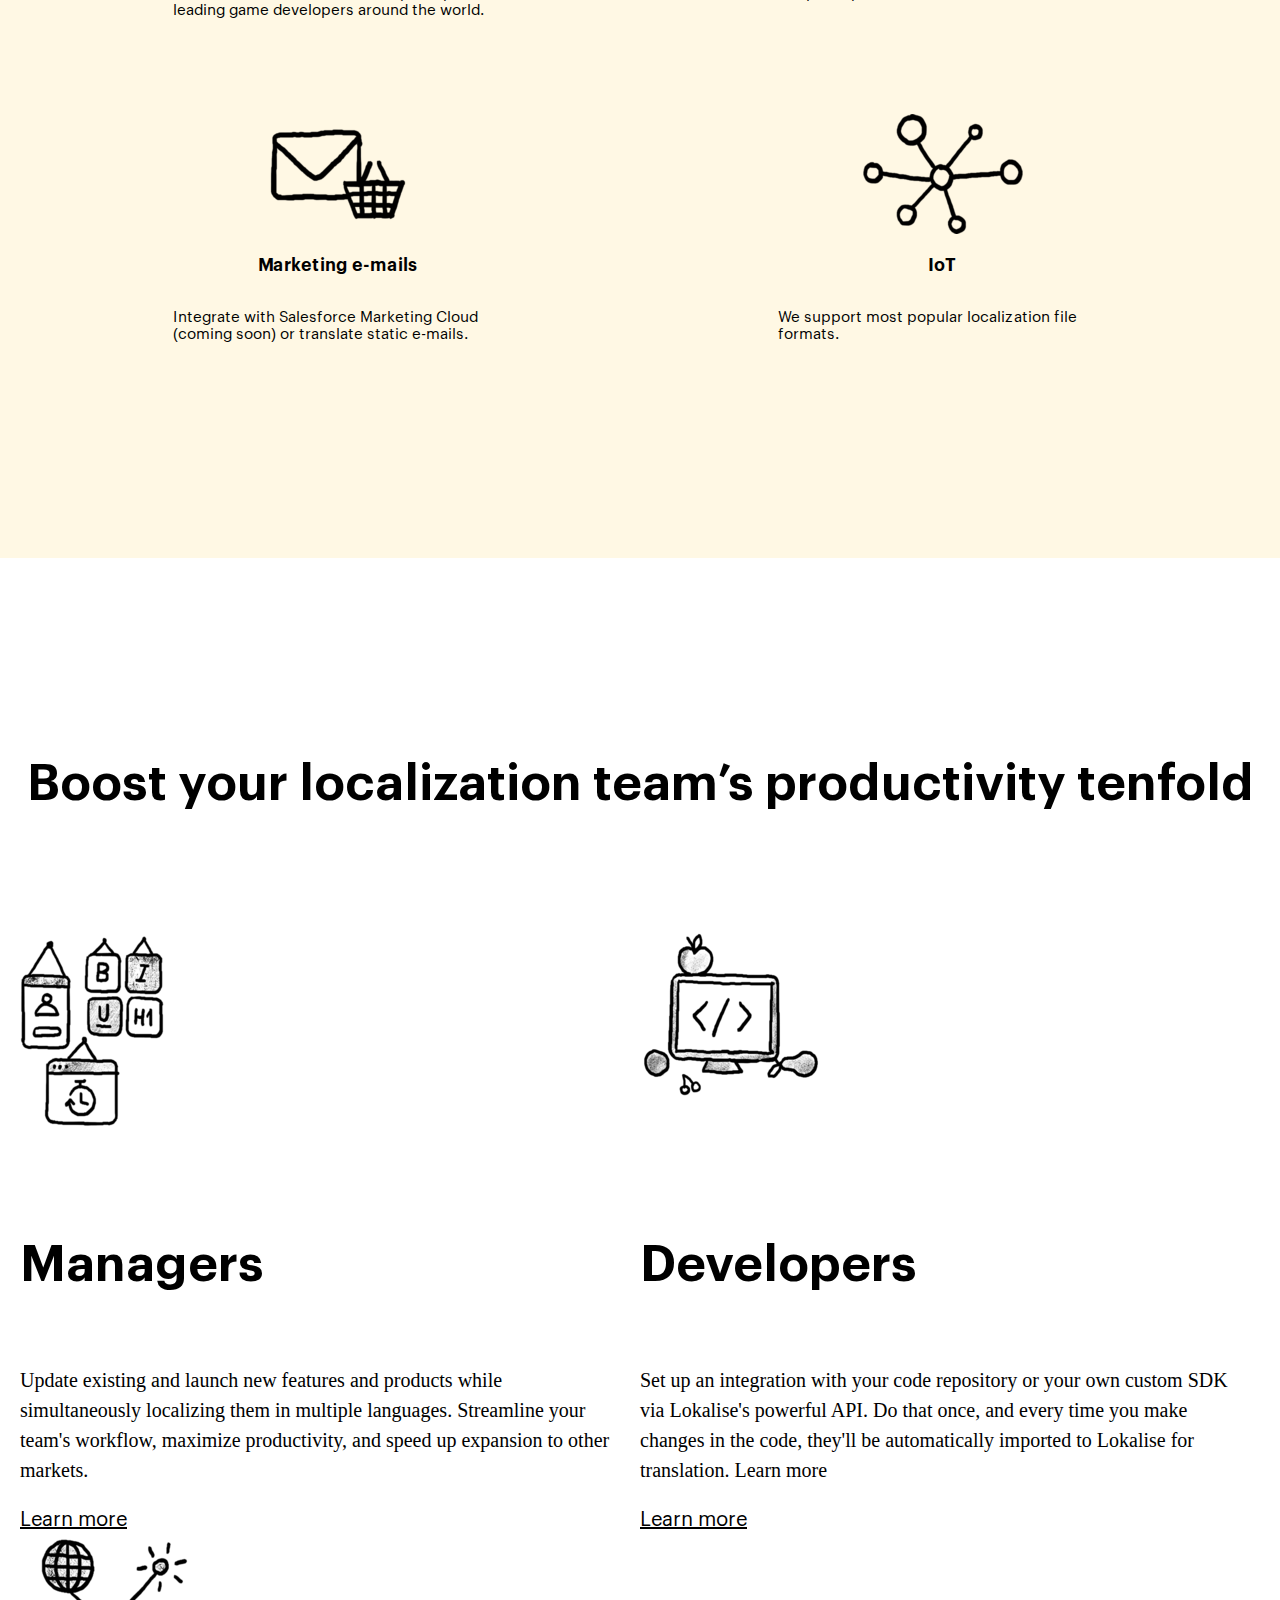
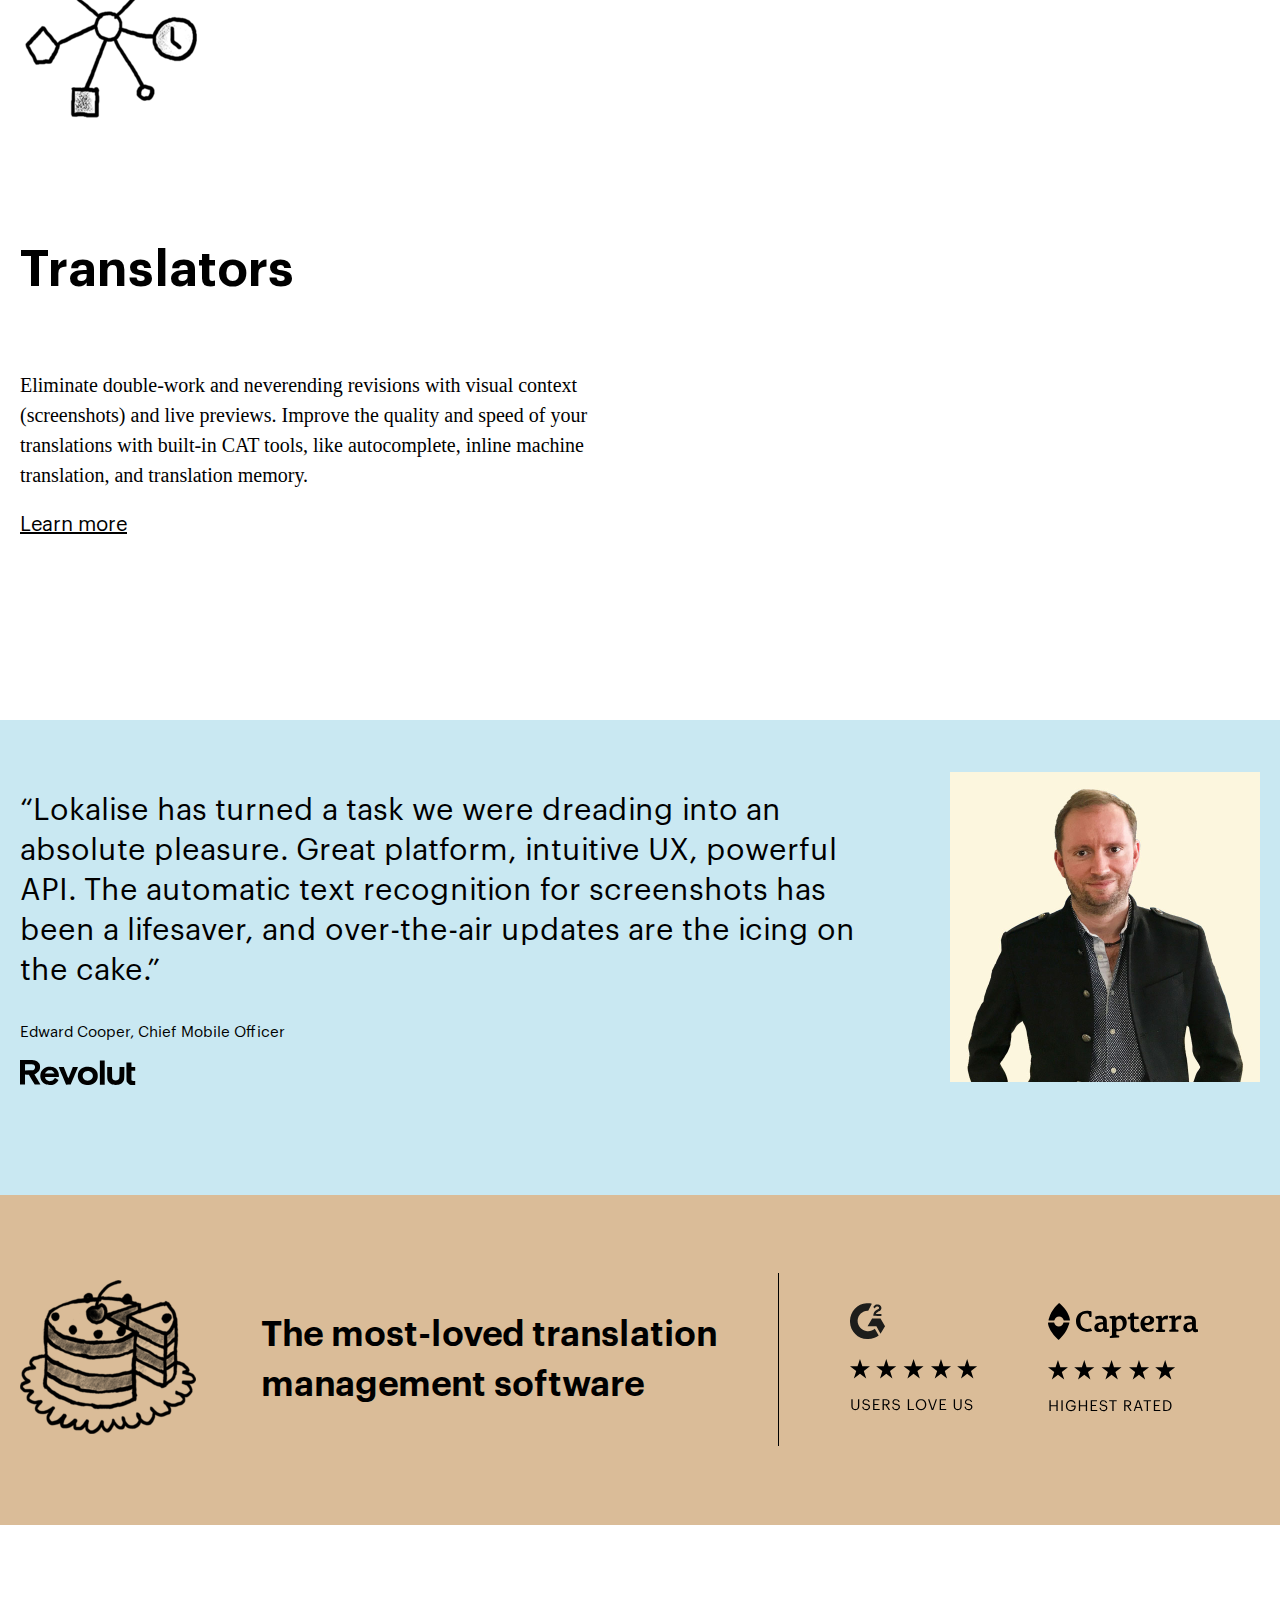
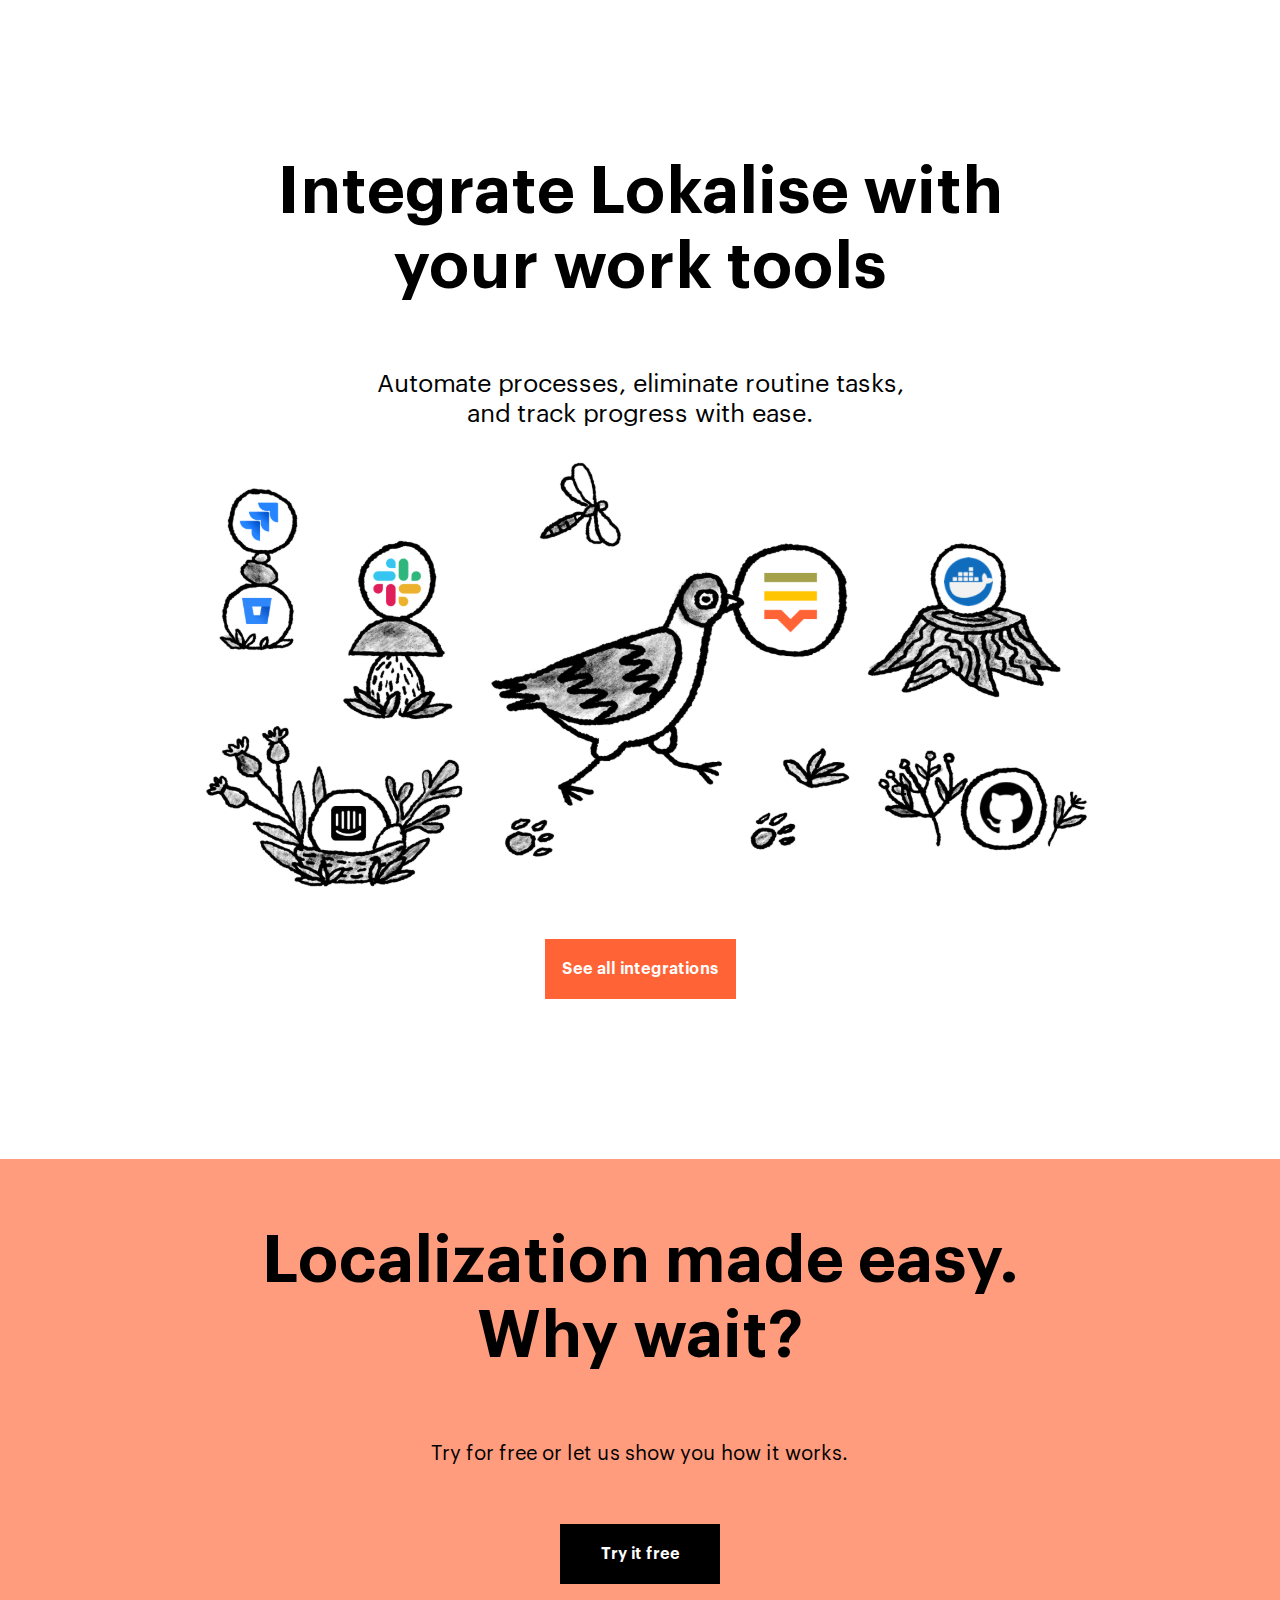
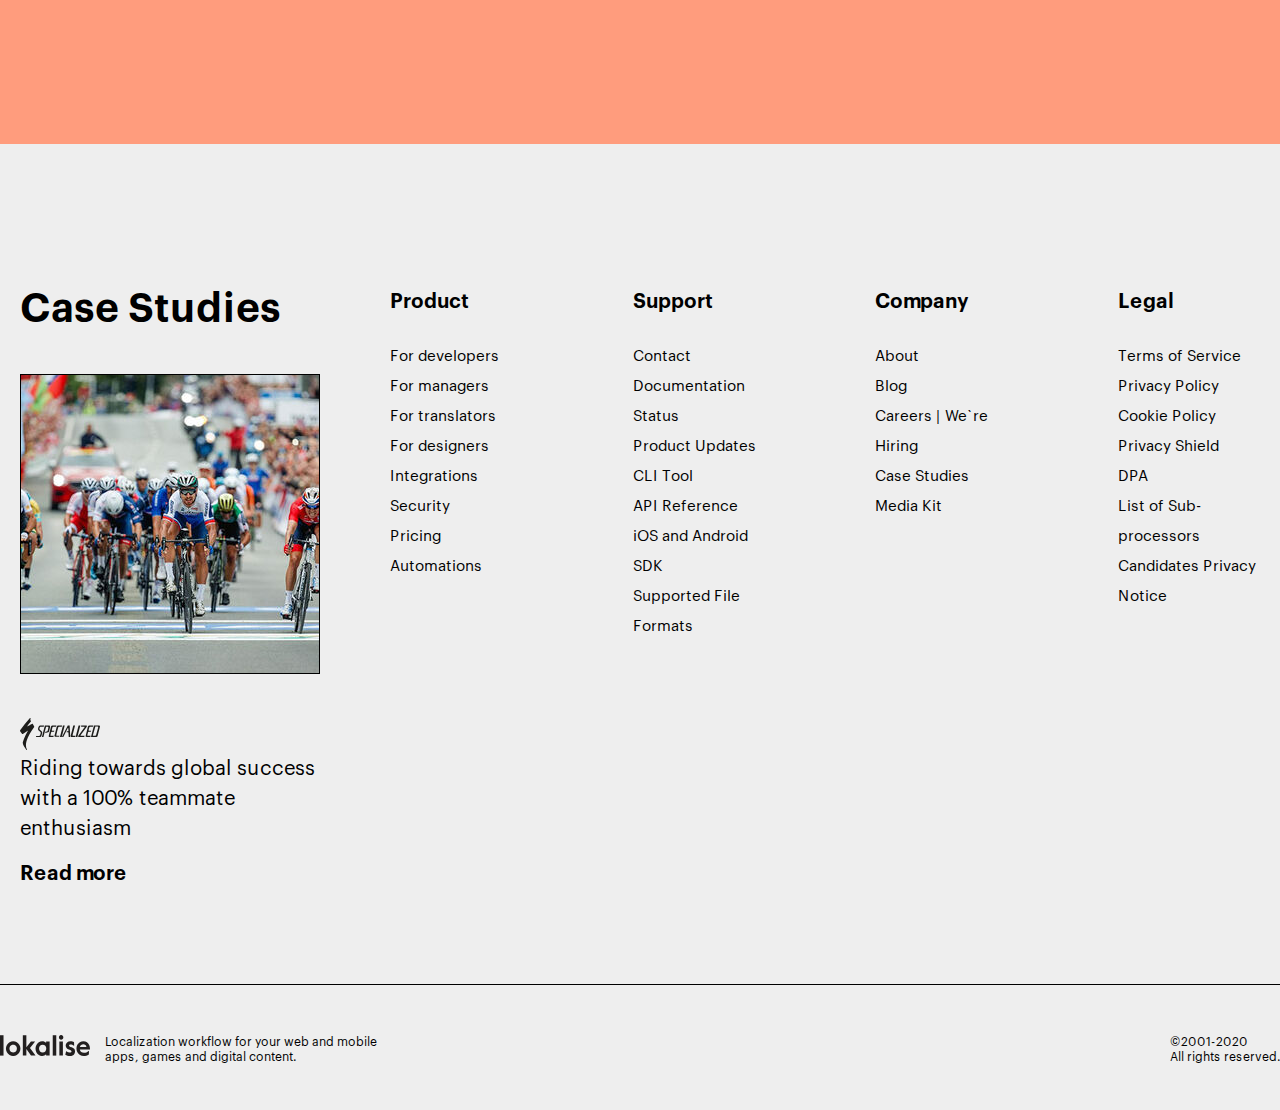
==== commit 4138df5b: "veresion8" ====
--- a/index.html
+++ b/index.html
@@ -92,67 +92,67 @@
     </section>
     <section class="box container">
 
-      <div class="box-item1">
-        <div class="box-item1__contant">
-          <h2 class="box-item1__contant-title">Control the localization process</h2>
-          <div class="box-item1__contant-description">Collaborate with your team in a single workspace. Add and assign
+      <div class="box-first">
+        <div class="box-first__contant">
+          <h2 class="box-first__contant-title">Control the localization process</h2>
+          <div class="box-first__contant-description">Collaborate with your team in a single workspace. Add and assign
             <u>tasks</u>,
             track progress, and enjoy a seamless
             localization workflow where you know who is doing what and when.
           </div>
-          <div class="box-item1__contant-action">
-            <a class="box-item1__contant-action-button" href="">Start now</a>
-          </div>
-        </div>
-
-        <div class="box-item1__picture">
-          <img class="box-item1__picture-image" src="assets/img/item1.png" alt="">
-        </div>
-      </div>
-
-      <div class="box-item2">
-        <div class="box-item2__picture">
-          <img class="box-item2__picture-image" src="assets/img/item2.png" alt="">
-        </div>
-        <div class="box-item2__contant">
-          <h2 class="box-item2__contant-title">Shorten time to market</h2>
-          <div class="box-item2__contant-description">Localize your product in parallel with the development cycle. Use
+          <div class="box-first__contant-action">
+            <a class="box-first__contant-action-button" href="">Start now</a>
+          </div>
+        </div>
+
+        <div class="box-first__picture">
+          <img class="box-first__picture-image" src="assets/img/item1.gif" alt="">
+        </div>
+      </div>
+
+      <div class="box-secondary">
+        <div class="box-secondary__picture">
+          <img class="box-secondary__picture-image" src="assets/img/item2.gif" alt="">
+        </div>
+        <div class="box-secondary__contant">
+          <h2 class="box-secondary__contant-title">Shorten time to market</h2>
+          <div class="box-secondary__contant-description">Localize your product in parallel with the development cycle. Use
             the <u>Adobe XD</u>, <u>Figma</u>, and <u>Sketch</u> plugins to start
             working on translations as soon as the product design is ready. No more idle waiting.</div>
-          <div class="box-item2__contant-action">
-            <a class="box-item2__contant-action-button" href="">Start now</a>
-          </div>
-        </div>
-      </div>
-
-      <div class="box-item3">
-        <div class="box-item3__contant">
-          <h2 class="box-item3__contant-title">Ensure quality</h2>
-          <div class="box-item3__contant-description">Use built-in tools — e.g. translation memory, machine translation,
+          <div class="box-secondary__contant-action">
+            <a class="box-secondary__contant-action-button" href="">Start now</a>
+          </div>
+        </div>
+      </div>
+
+      <div class="box-first">
+        <div class="box-first__contant">
+          <h2 class="box-first__contant-title">Ensure quality</h2>
+          <div class="box-first__contant-description">Use built-in tools — e.g. translation memory, machine translation,
             and QA checks — to enhance the quality and cohesion
             of translations. Add product screenshots for context and use the in-context editors for instant previews.
           </div>
-          <div class="box-item3__contant-action">
-            <a class="box-item3__contant-action-button" href="">Start now</a>
-          </div>
-        </div>
-
-        <div class="box-item3__picture">
-          <img class="box-item3__picture-image" src="assets/img/item3.png" alt="">
-        </div>
-      </div>
-
-      <div class="box-item4">
-        <div class="box-item4__picture">
-          <img class="box-item4__picture-image" src="assets/img/item4.png" alt="">
-        </div>
-        <div class="box-item4__contant">
-          <h2 class="box-item4__contant-title">Less work for developers</h2>
-          <div class="box-item4__contant-description">Eliminate the hassle of localization and let developers get back
+          <div class="box-first__contant-action">
+            <a class="box-first__contant-action-button" href="">Start now</a>
+          </div>
+        </div>
+
+        <div class="box-first__picture">
+          <img class="box-first__picture-image" src="assets/img/item3.gif" alt="">
+        </div>
+      </div>
+
+      <div class="box-secondary">
+        <div class="box-secondary__picture">
+          <img class="box-secondary__picture-image" src="assets/img/item4.png" alt="">
+        </div>
+        <div class="box-secondary__contant">
+          <h2 class="box-secondary__contant-title">Less work for developers</h2>
+          <div class="box-secondary__contant-description">Eliminate the hassle of localization and let developers get back
             to their main tasks. Save hours with the powerful API,
             CLI, mobile SDKs, and integrations with GitHub, Bitbucket, JIRA, and more.</div>
-          <div class="box-item4__contant-action">
-            <a class="box-item4__contant-action-button" href="">Start now</a>
+          <div class="box-secondary__contant-action">
+            <a class="box-secondary__contant-action-button" href="">Start now</a>
           </div>
         </div>
       </div>
@@ -298,10 +298,10 @@
     <section class="face">
       <div class="face-container container">
         <div class="face-contant">
-          <p class="face-contant__description">“Lokalise has turned a task we were dreading into an absolute pleasure.
+          <h3 class="face-contant__description">“Lokalise has turned a task we were dreading into an absolute pleasure.
             Great platform, intuitive UX, powerful API. The
             automatic text recognition for screenshots has been a lifesaver, and over-the-air updates are the icing on
-            the cake.”</p>
+            the cake.”</h3>
           <p class="face-contant__notes">Edward Cooper, Chief Mobile Officer</p>
           <div class="face-contant__revolut">
             <img src="assets/img/revolut.svg" alt="">
@@ -335,17 +335,15 @@
       </div>
     </section>
     <section class="question">
-      <h3 class="question-title">Localization made easy. Why wait?</h3>
-      <div class="question-description">Try for free or let us show you how it works.</div>
-      <div class="question-actions">
-        <button class="btn btn--md btn--dark" type="button">Try it free</button>
+      <div class="question-block">
+        <h3 class="question-block__title">Localization made easy. Why wait?</h3>
+        <div class="question-block__description">Try for free or let us show you how it works.</div>
+        <div class="question-block__actions">
+          <button class="btn btn--md btn--dark" type="button">Try it free</button>
+        </div>
       </div>
     </section>
   </main>
-
-
-
-
   <footer class="footer">
     <div class="footer-primary container">
       <div class="footer-primary__case footer-case">
@@ -361,7 +359,6 @@
           <a class="footer-case__actions-link" href="">Read more</a>
         </div>
       </div>
-
       <div class="footer-menu">
         <div class="footer-menu__bloсk">
           <h4 class="footer-menu__block-title">Product</h4>
--- a/assets/css/style.css
+++ b/assets/css/style.css
@@ -440,40 +440,40 @@
   line-height: 60px;
 }
 
-.box-item1 {
+.box-first {
   display: grid;
 
   min-height: 632px;
   margin-bottom: 250px;
 
-  grid-auto-columns: minmax(0, 1fr);
-  grid-auto-flow: column;
-}
-.box-item1__contant-title {
+  gap: 20px;
+  grid-template-columns: repeat(2, 1fr);
+}
+.box-first__contant {
   max-width: 493px;
+}
+.box-first__contant-title {
   padding-top: 160px;
 
   font-size: 50px;
   font-weight: 600;
   line-height: 60px;
 }
-.box-item1__contant-description {
-  max-width: 490px;
-
+.box-first__contant-description {
   font-size: 20px;
   font-weight: 400;
   line-height: 30px;
 }
-.box-item1__contant-action {
+.box-first__contant-action {
   padding-top: 30px;
   padding-bottom: 160px;
 }
-.box-item1__contant-action-button {
+.box-first__contant-action-button {
   font-size: 20px;
   font-weight: 600;
   line-height: 30px;
 }
-.box-item1__picture {
+.box-first__picture {
   display: -webkit-box;
   display: -ms-flexbox;
   display: flex;
@@ -483,21 +483,20 @@
   -webkit-box-pack: center;
   -ms-flex-pack: center;
   justify-content: center;
-
-  min-height: 500px;
-
-  background-color: #fcf6df;
-}
-.box-item2 {
+}
+
+.box-secondary {
   display: grid;
 
   min-height: 632px;
   margin-bottom: 250px;
 
-  grid-auto-columns: minmax(0, 1fr);
-  grid-auto-flow: column;
-}
-.box-item2__contant-title {
+  grid-template-columns: repeat(2, 1fr);
+}
+.box-secondary__contant {
+  max-width: 493px;
+}
+.box-secondary__contant-title {
   max-width: 493px;
   padding-top: 160px;
   padding-left: 138px;
@@ -506,7 +505,7 @@
   font-weight: 600;
   line-height: 60px;
 }
-.box-item2__contant-description {
+.box-secondary__contant-description {
   max-width: 618px;
   padding-left: 138px;
 
@@ -514,17 +513,17 @@
   font-weight: 400;
   line-height: 30px;
 }
-.box-item2__contant-action {
+.box-secondary__contant-action {
   padding-top: 30px;
   padding-bottom: 160px;
   padding-left: 138px;
 }
-.box-item2__contant-action-button {
+.box-secondary__contant-action-button {
   font-size: 20px;
   font-weight: 600;
   line-height: 30px;
 }
-.box-item2__picture {
+.box-secondary__picture {
   display: -webkit-box;
   display: -ms-flexbox;
   display: flex;
@@ -534,110 +533,8 @@
   -webkit-box-pack: center;
   -ms-flex-pack: center;
   justify-content: center;
-
-  min-height: 500px;
-
-  background-color: #fcf6df;
-}
-.box-item3 {
-  display: grid;
-
-  min-height: 632px;
-  margin-bottom: 250px;
-
-  grid-auto-columns: minmax(0, 1fr);
-  grid-auto-flow: column;
-}
-.box-item3__contant-title {
-  max-width: 493px;
-  padding-top: 160px;
-
-  font-size: 50px;
-  font-weight: 600;
-  line-height: 60px;
-}
-.box-item3__contant-description {
-  max-width: 490px;
-
-  font-size: 20px;
-  font-weight: 400;
-  line-height: 30px;
-}
-.box-item3__contant-action {
-  padding-top: 30px;
-  padding-bottom: 160px;
-}
-.box-item3__contant-action-button {
-  font-size: 20px;
-  font-weight: 600;
-  line-height: 30px;
-}
-.box-item3__picture {
-  display: -webkit-box;
-  display: -ms-flexbox;
-  display: flex;
-  -webkit-box-align: center;
-  align-items: center;
-  -ms-flex-align: center;
-  -webkit-box-pack: center;
-  -ms-flex-pack: center;
-  justify-content: center;
-
-  min-height: 500px;
-
-  background-color: #fcf6df;
-}
-.box-item4 {
-  display: grid;
-
-  min-height: 632px;
-  margin-bottom: 250px;
-
-  grid-auto-columns: minmax(0, 1fr);
-  grid-auto-flow: column;
-}
-.box-item4__contant-title {
-  max-width: 493px;
-  padding-top: 160px;
-  padding-left: 138px;
-
-  font-size: 50px;
-  font-weight: 600;
-  line-height: 60px;
-}
-.box-item4__contant-description {
-  max-width: 618px;
-  padding-left: 138px;
-
-  font-size: 20px;
-  font-weight: 400;
-  line-height: 30px;
-}
-.box-item4__contant-action {
-  padding-top: 30px;
-  padding-bottom: 160px;
-  padding-left: 138px;
-}
-.box-item4__contant-action-button {
-  font-size: 20px;
-  font-weight: 600;
-  line-height: 30px;
-}
-.box-item4__picture {
-  display: -webkit-box;
-  display: -ms-flexbox;
-  display: flex;
-  -webkit-box-align: center;
-  align-items: center;
-  -ms-flex-align: center;
-  -webkit-box-pack: center;
-  -ms-flex-pack: center;
-  justify-content: center;
-
-  min-height: 500px;
-
-  background-color: #fcf6df;
-}
+}
+
 .apps {
   padding-bottom: 150px;
 
@@ -674,7 +571,7 @@
   -ms-flex-direction: column;
       flex-direction: column;
 
-  width: 330px;
+  max-width: 330px;
   min-height: 294px;
 }
 .apps-box__title {
@@ -849,6 +746,9 @@
 }
 
 .question {
+  background-color: #ff9c7d;
+}
+.question-block {
   display: -webkit-box;
   display: -ms-flexbox;
   display: flex;
@@ -859,10 +759,8 @@
   -webkit-box-direction: normal;
   -ms-flex-direction: column;
       flex-direction: column;
-
-  background-color: #ff9c7d;
-}
-.question-title {
+}
+.question-block__title {
   max-width: 784px;
 
   text-align: center;
@@ -871,14 +769,14 @@
   font-weight: 600;
   line-height: 75px;
 }
-.question-description {
+.question-block__description {
   margin-bottom: 55px;
 
   font-size: 20px;
   font-weight: 400;
   line-height: 30px;
 }
-.question-actions {
+.question-block__actions {
   margin-bottom: 160px;
 
   font-size: 17px;
@@ -949,15 +847,12 @@
 }
 
 .footer-menu {
-  display: -webkit-box;
-  display: -ms-flexbox;
-  display: flex;
-  -ms-flex-wrap: wrap;
-      flex-wrap: wrap;
+  display: grid;
 
   padding-top: 20px;
 
   gap: 100px;
+  grid-template-columns: repeat(4, 1fr);
 }
 
 .footer-menu__bloсk {
@@ -1067,6 +962,9 @@
     margin-right: auto;
     margin-left: auto;
   }
+  .footer-menu {
+    grid-template-columns: repeat(2, 1fr);
+  }
 }
 
 @media (max-width: 1199.8px) and (min-width: 992px) {
@@ -1087,23 +985,38 @@
     -ms-flex-pack: center;
     justify-content: center;
   }
-  .box-item1 {
+  .box-first {
     grid-auto-flow: initial;
     grid-template-columns: 1fr;
   }
-  .box-item2 {
+  .box-first__contant {
+    margin-right: auto;
+    margin-left: auto;
+
+    text-align: center;
+  }
+  .box-secondary {
+    margin-bottom: 0;
+
     grid-auto-flow: initial;
     grid-template-columns: 1fr;
   }
-  .box-item3 {
-    grid-auto-flow: initial;
-    grid-template-columns: 1fr;
-  }
-  .box-item4 {
-    margin-bottom: 25px;
-
-    grid-auto-flow: initial;
-    grid-template-columns: 1fr;
+  .box-secondary__contant {
+    margin-right: auto;
+    margin-left: auto;
+
+    text-align: center;
+  }
+  .box-secondary__contant-title {
+    padding-top: 0;
+    padding-left: 0;
+  }
+  .box-secondary__contant-description {
+    padding-left: 0;
+  }
+  .box-secondary__contant-action {
+    padding-bottom: 40px;
+    padding-left: 0;
   }
 }
 
@@ -1236,35 +1149,23 @@
   .brands-title__text {
     font-size: 30px;
   }
-  .box-item1 {
+  .box-first {
     margin-bottom: 100px;
   }
-  .box-item2 {
-    margin-bottom: 100px;
-  }
-  .box-item2__contant-title {
-    padding-left: 0;
-  }
-  .box-item2__contant-description {
-    padding-left: 0;
-  }
-  .box-item2__contant-action {
-    padding-left: 0;
-  }
-  .box-item3 {
-    margin-bottom: 100px;
-  }
-  .box-item4 {
-    margin-bottom: 100px;
-  }
-  .box-item4__contant-title {
-    padding-left: 0;
-  }
-  .box-item4__contant-description {
-    padding-left: 0;
-  }
-  .box-item4__contant-action {
-    padding-left: 0;
+  .box-first__contant-title {
+    padding-top: 0;
+  }
+  .box-first__picture-image {
+    max-width: 80%;
+  }
+  .box-secondary {
+    margin-bottom: 0;
+  }
+  .box-secondary__picture-image {
+    max-width: 80%;
+  }
+  .teams-item__text {
+    font-size: 40px;
   }
   .stars-picture2 {
     text-align: center;
@@ -1272,4 +1173,10 @@
   .stars-image2 {
     max-width: 90%;
   }
-}
+  .question-block__title {
+    font-size: 40px;
+  }
+  .footer-menu {
+    grid-template-columns: 1fr;
+  }
+}
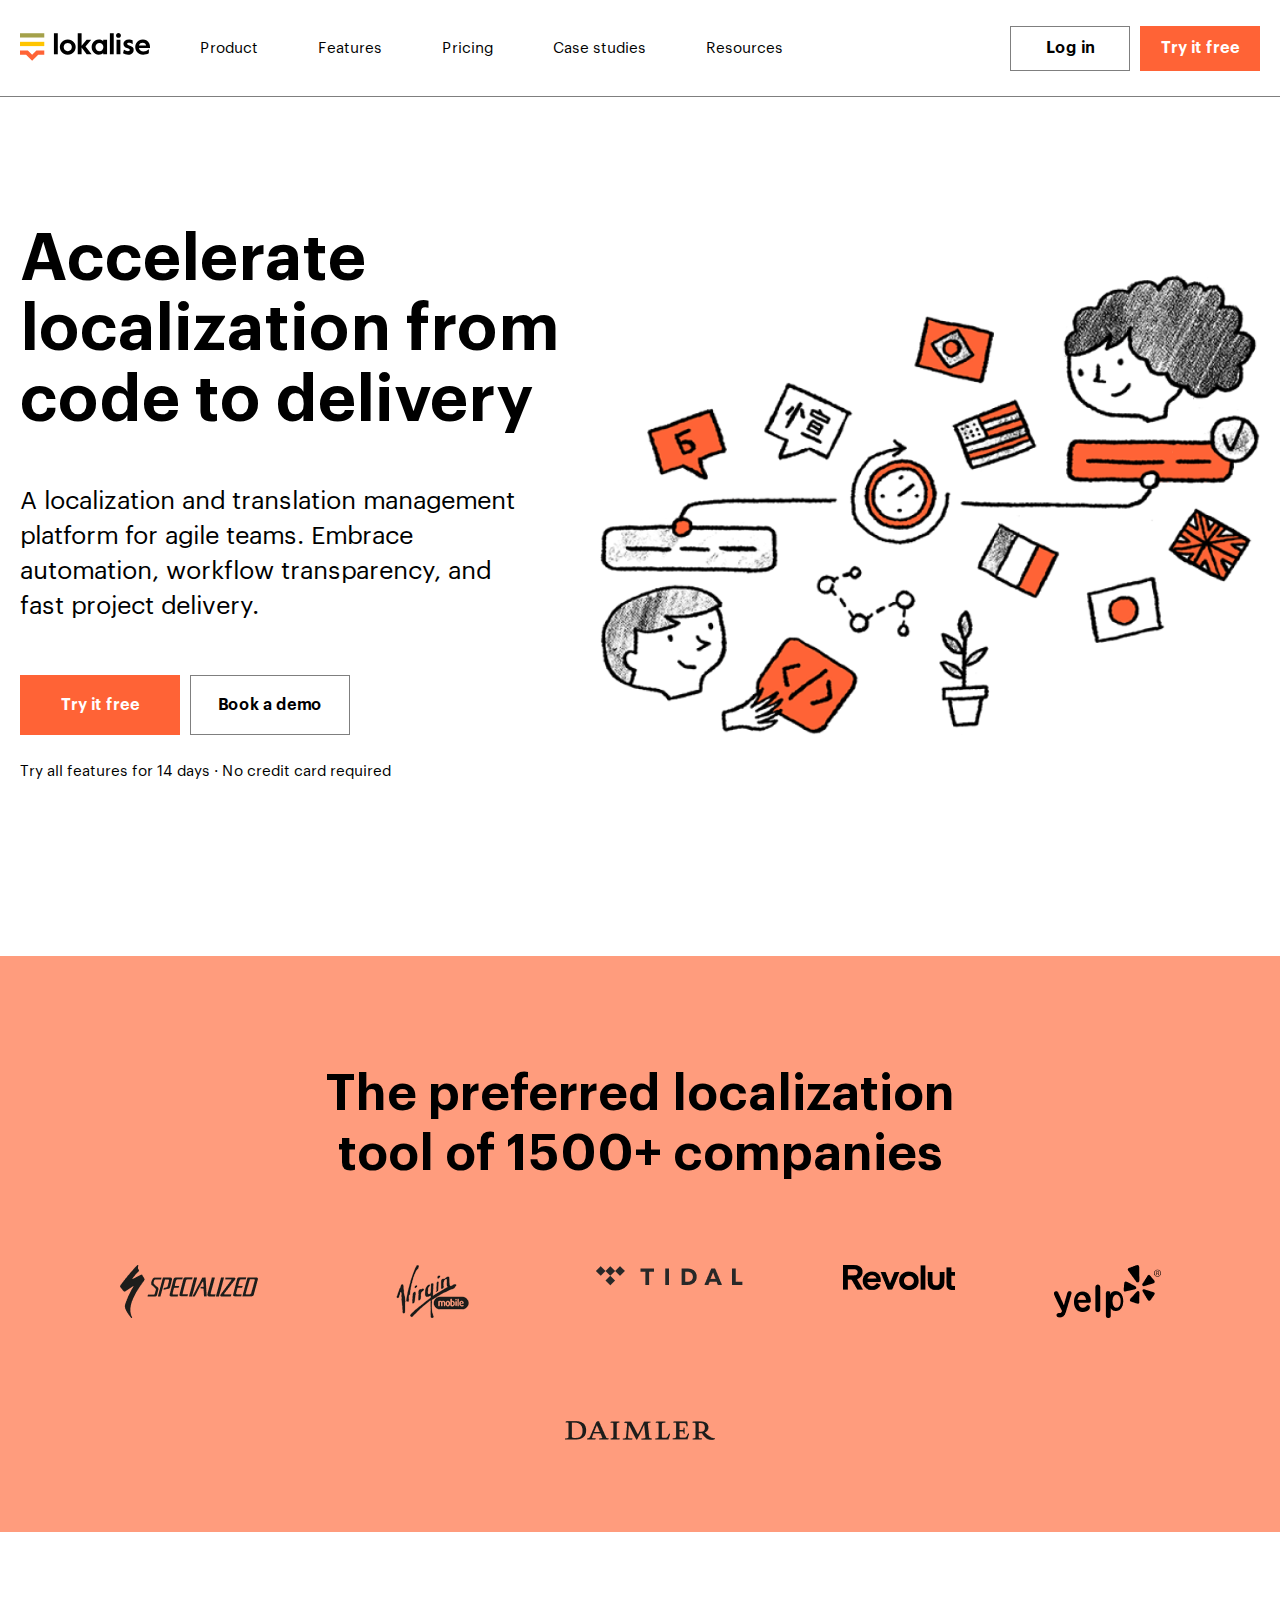
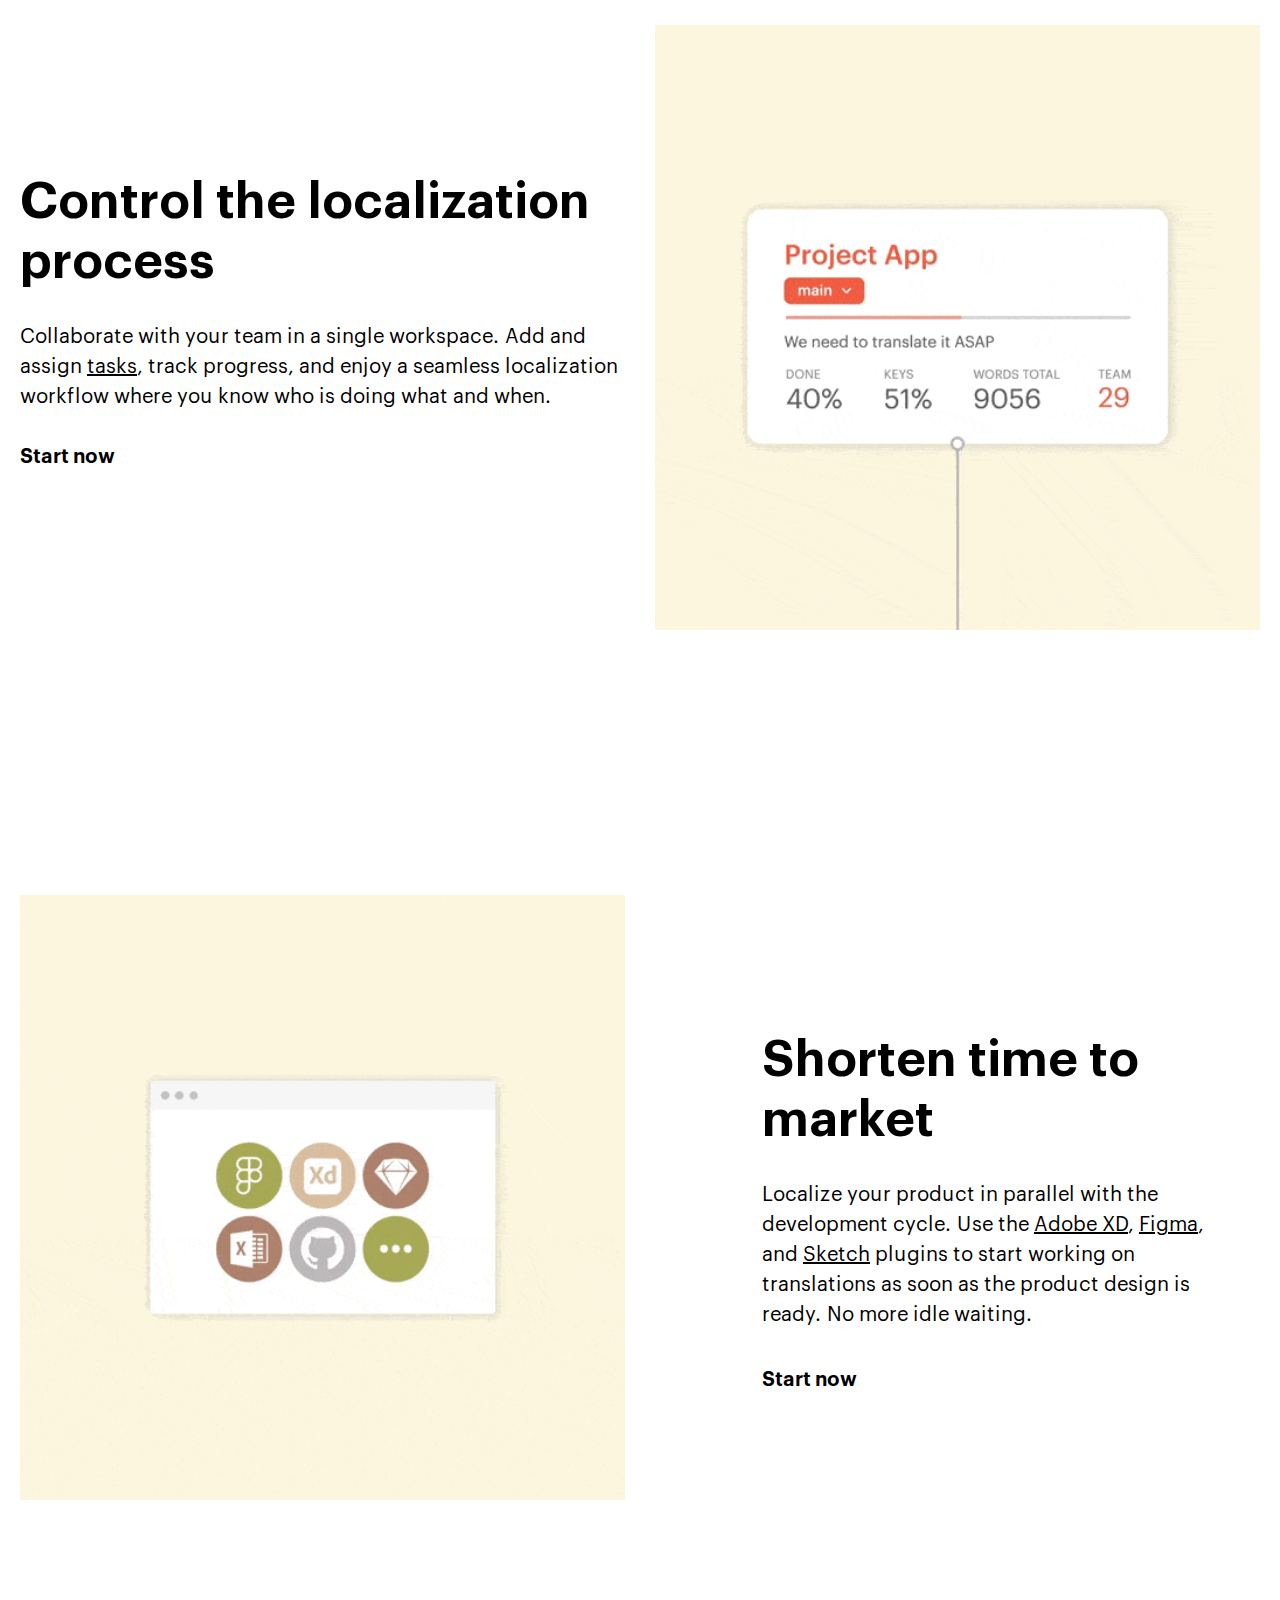
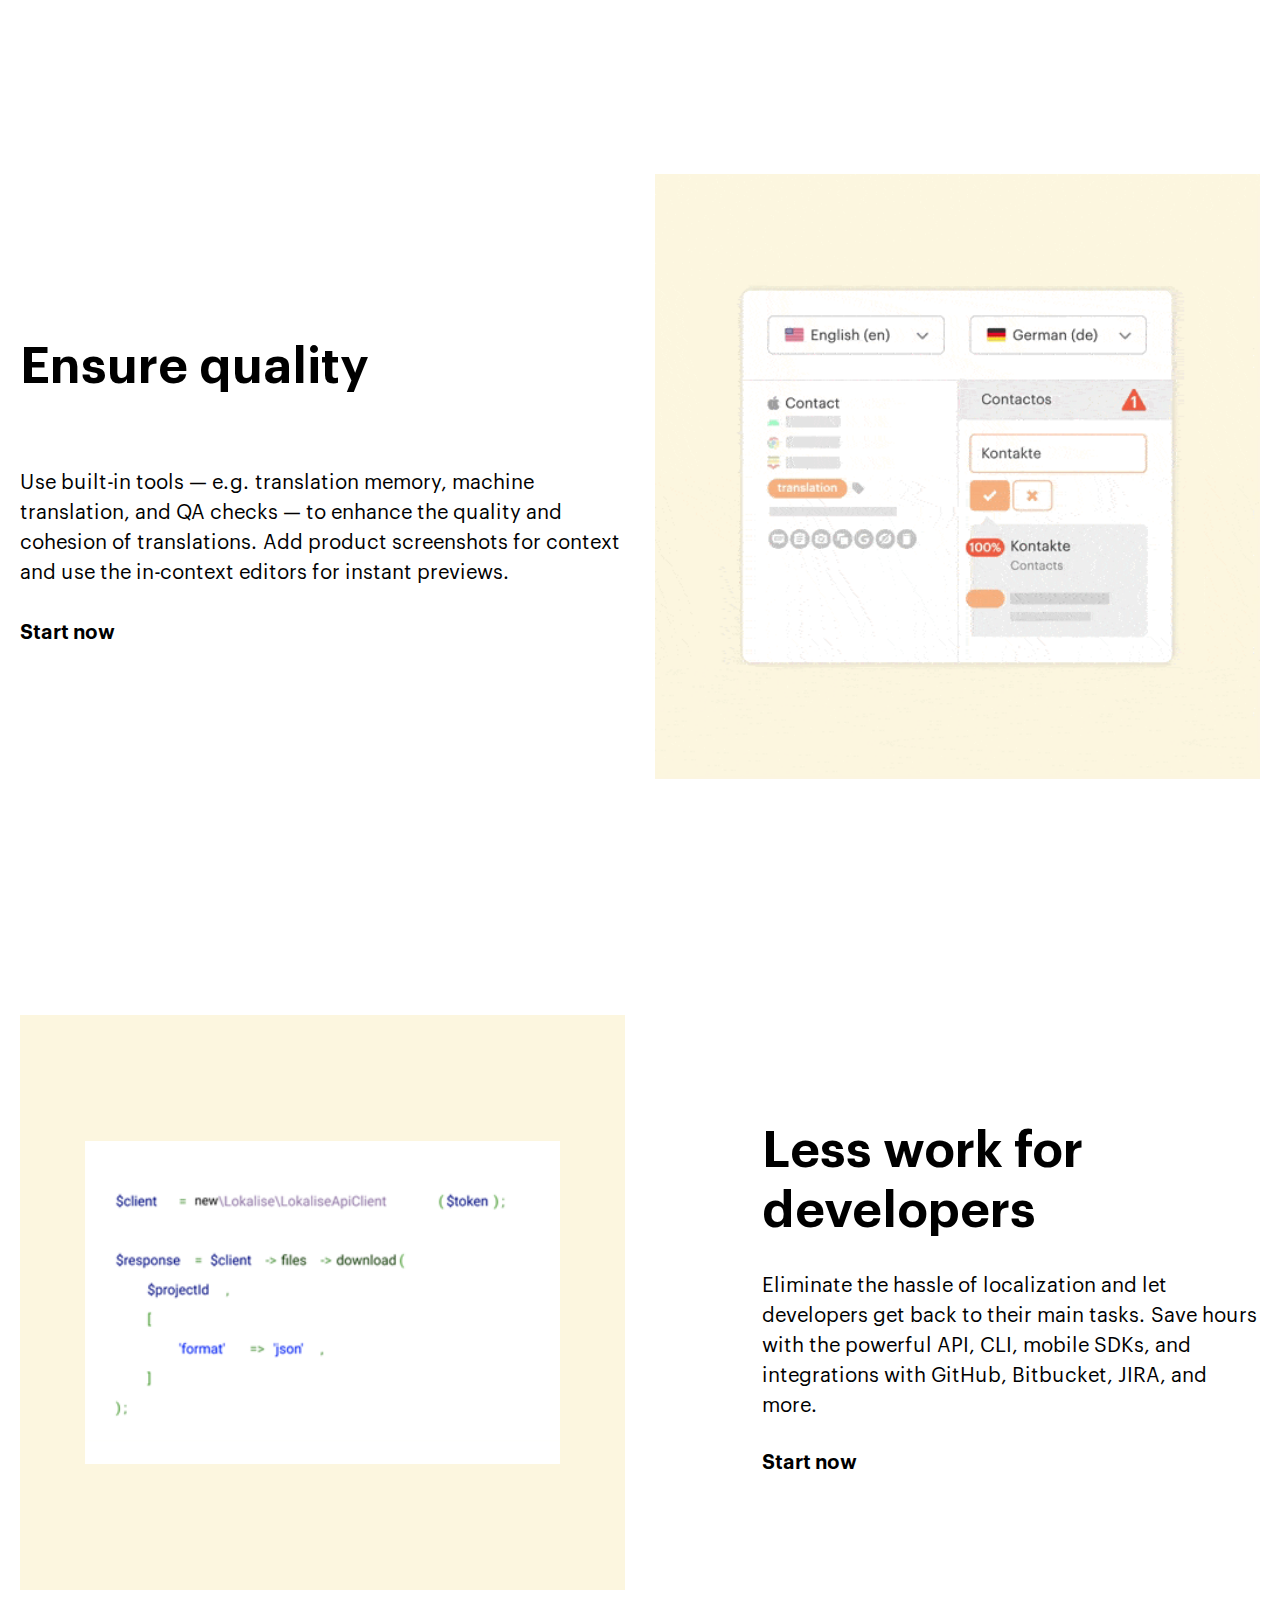
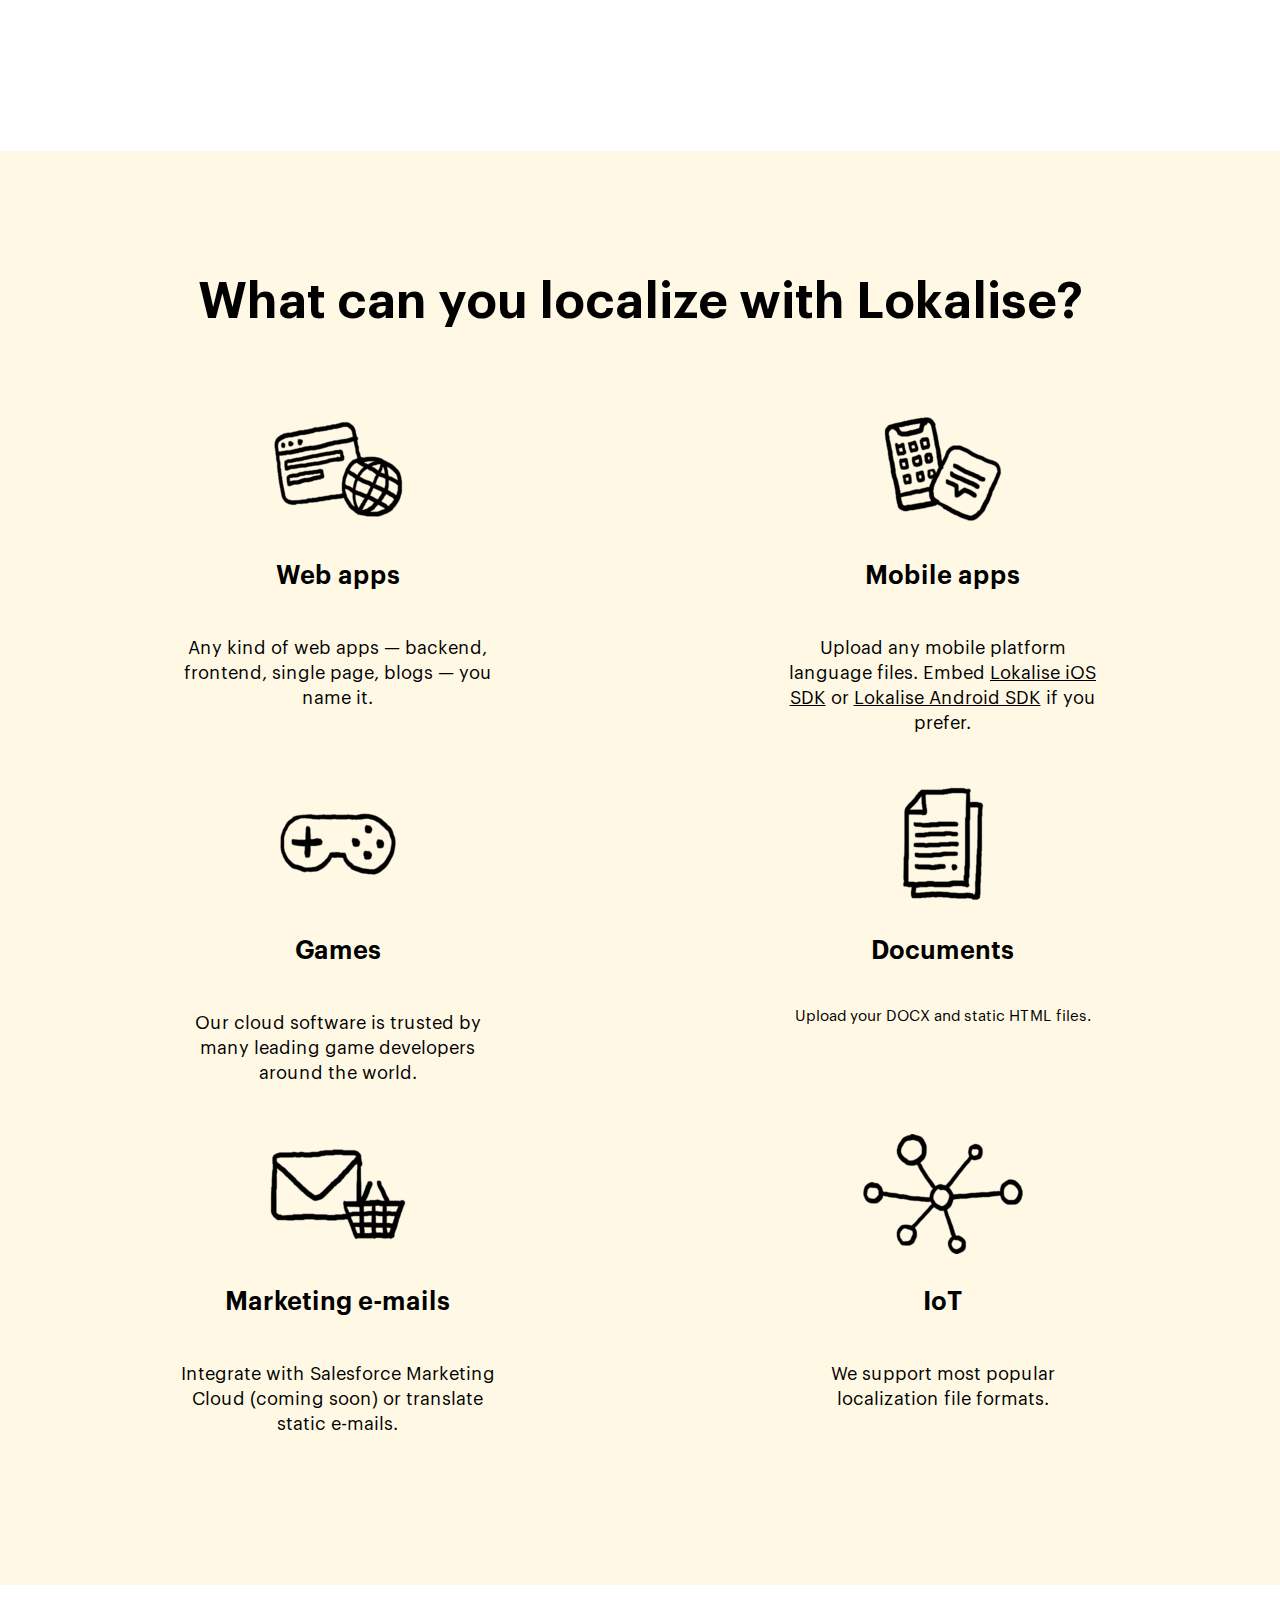
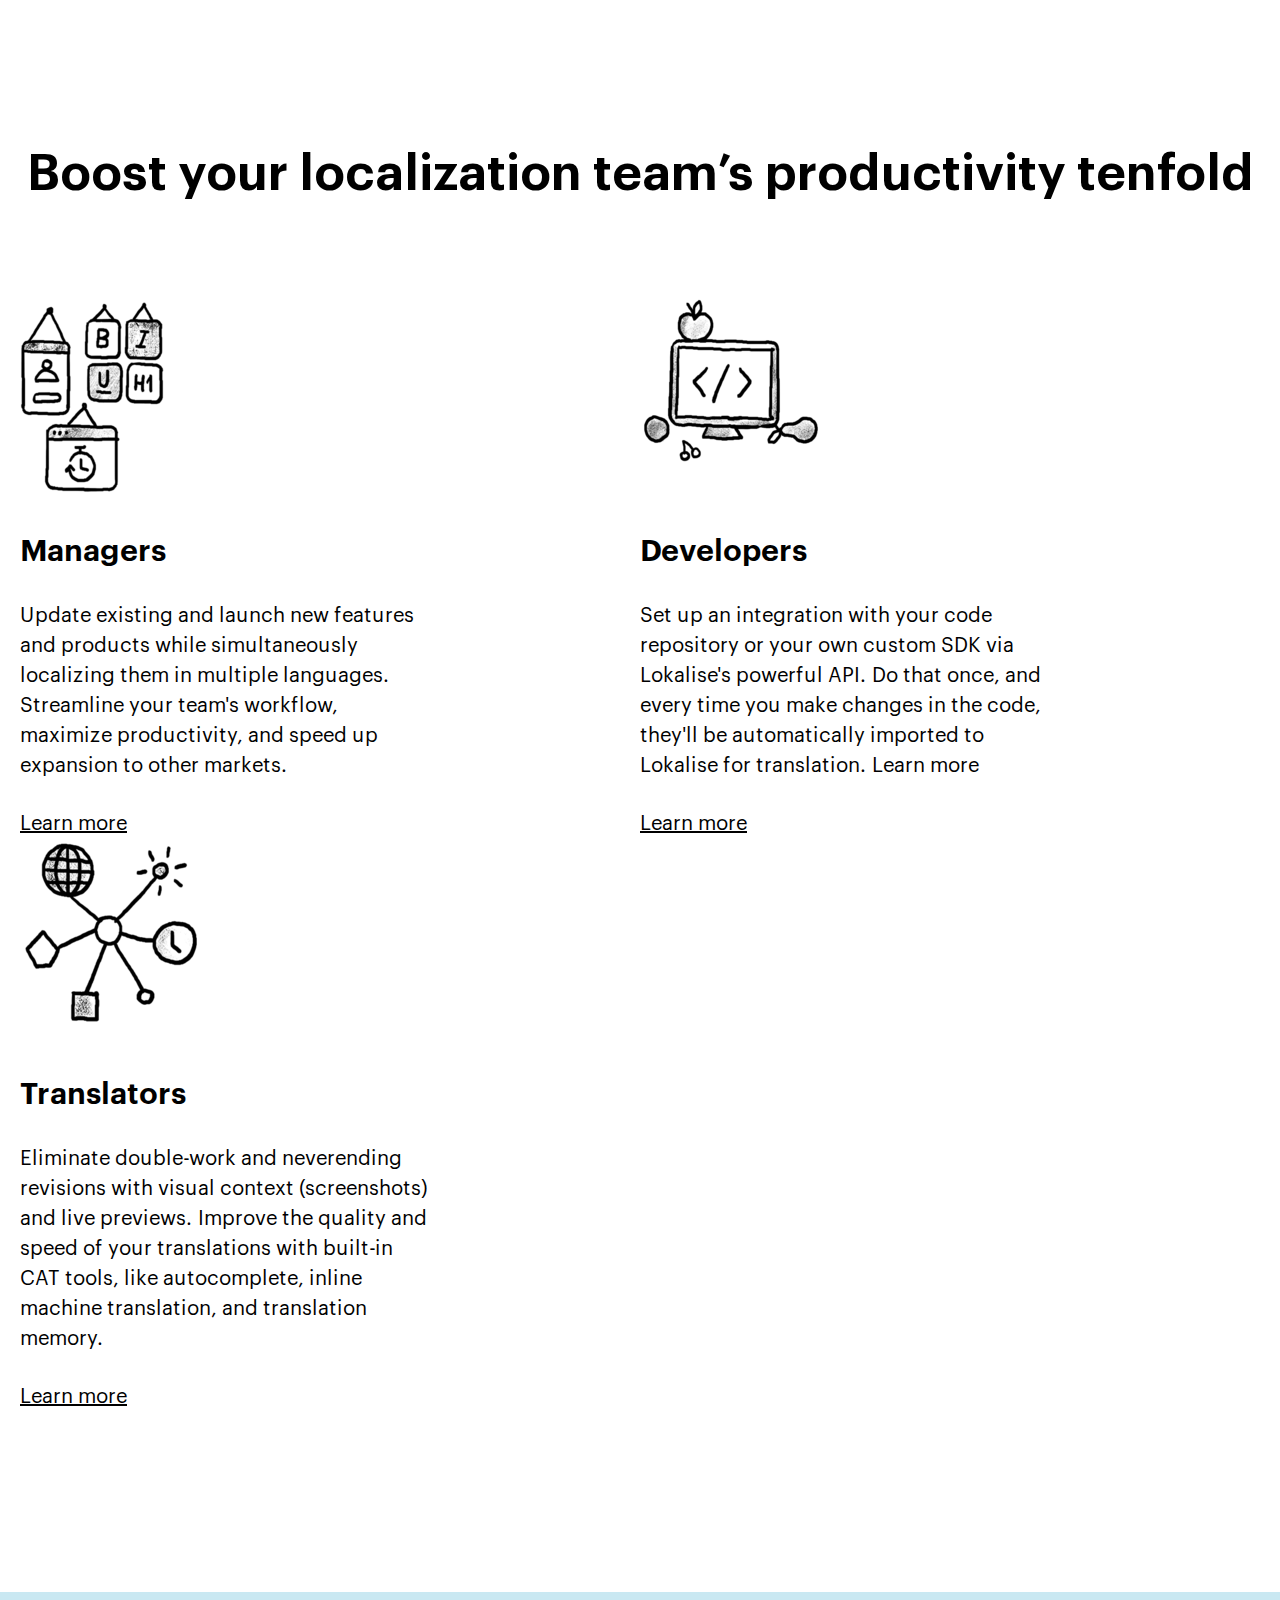
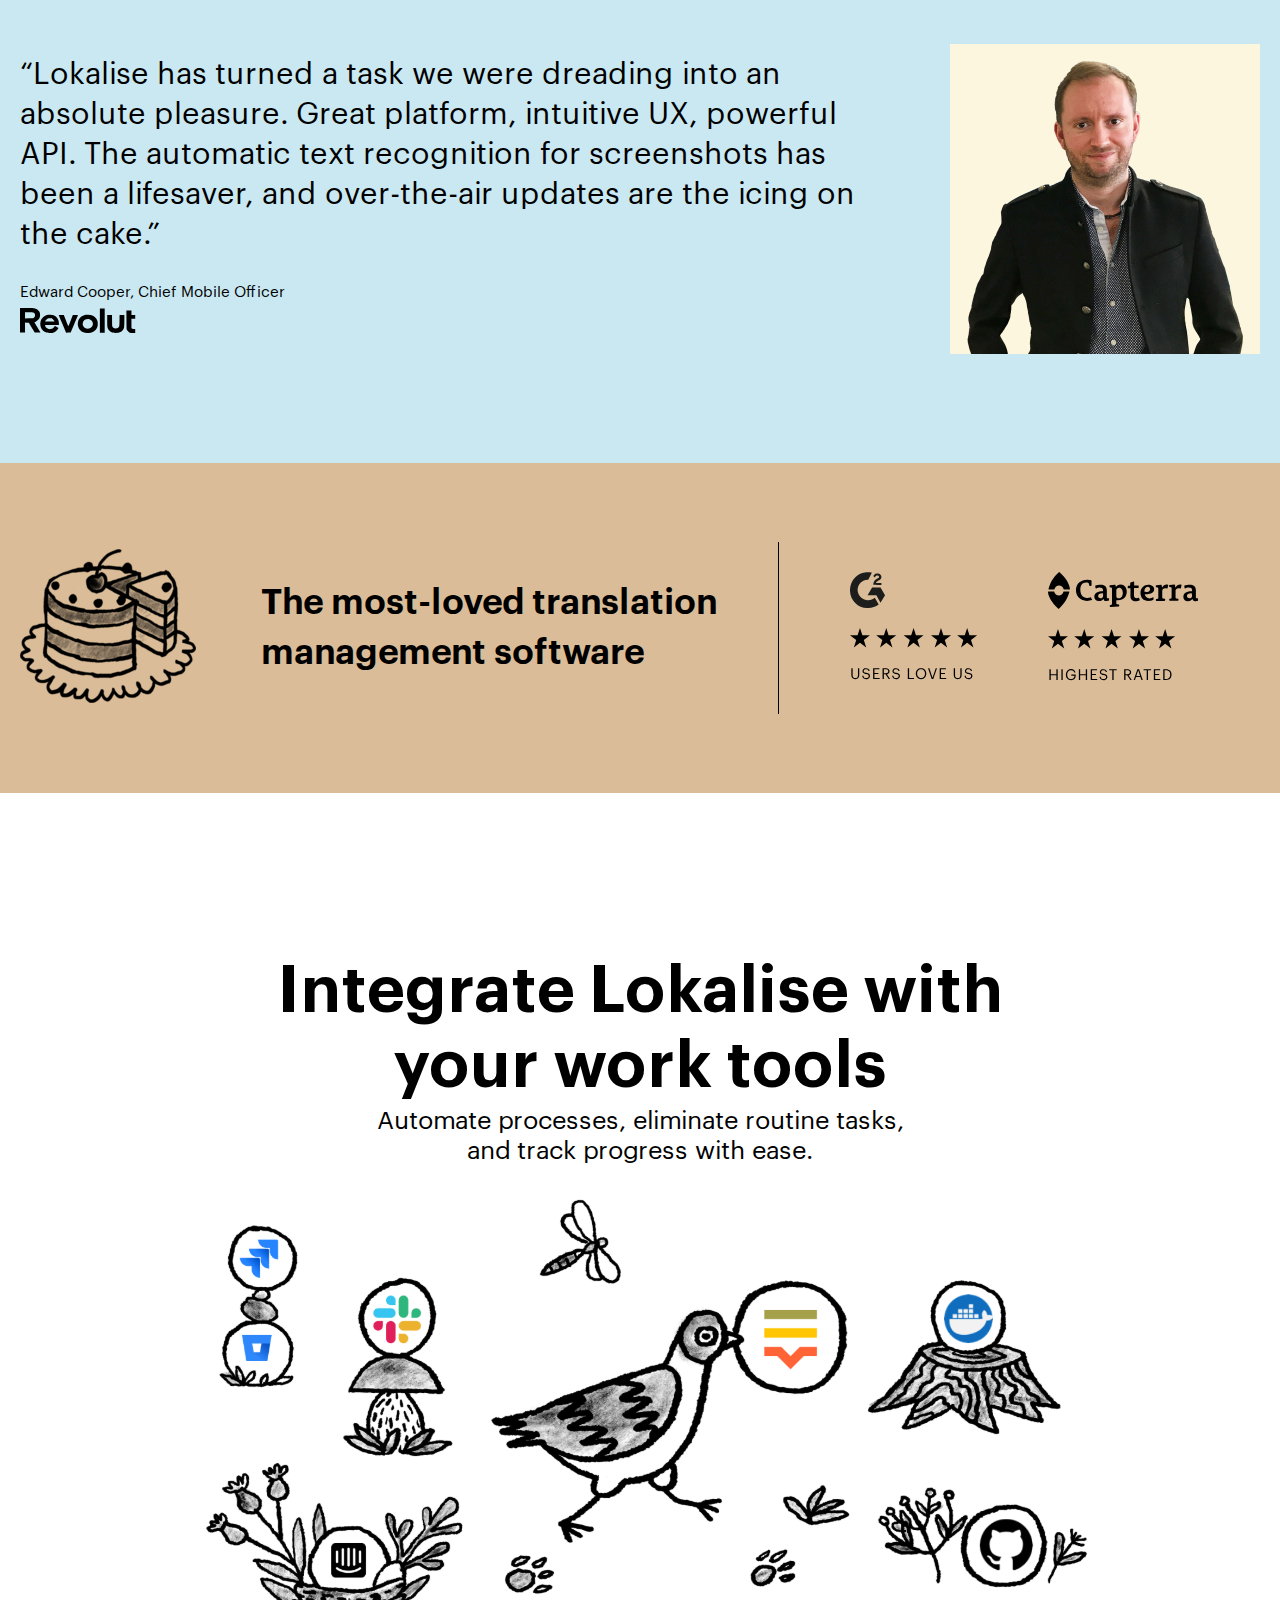
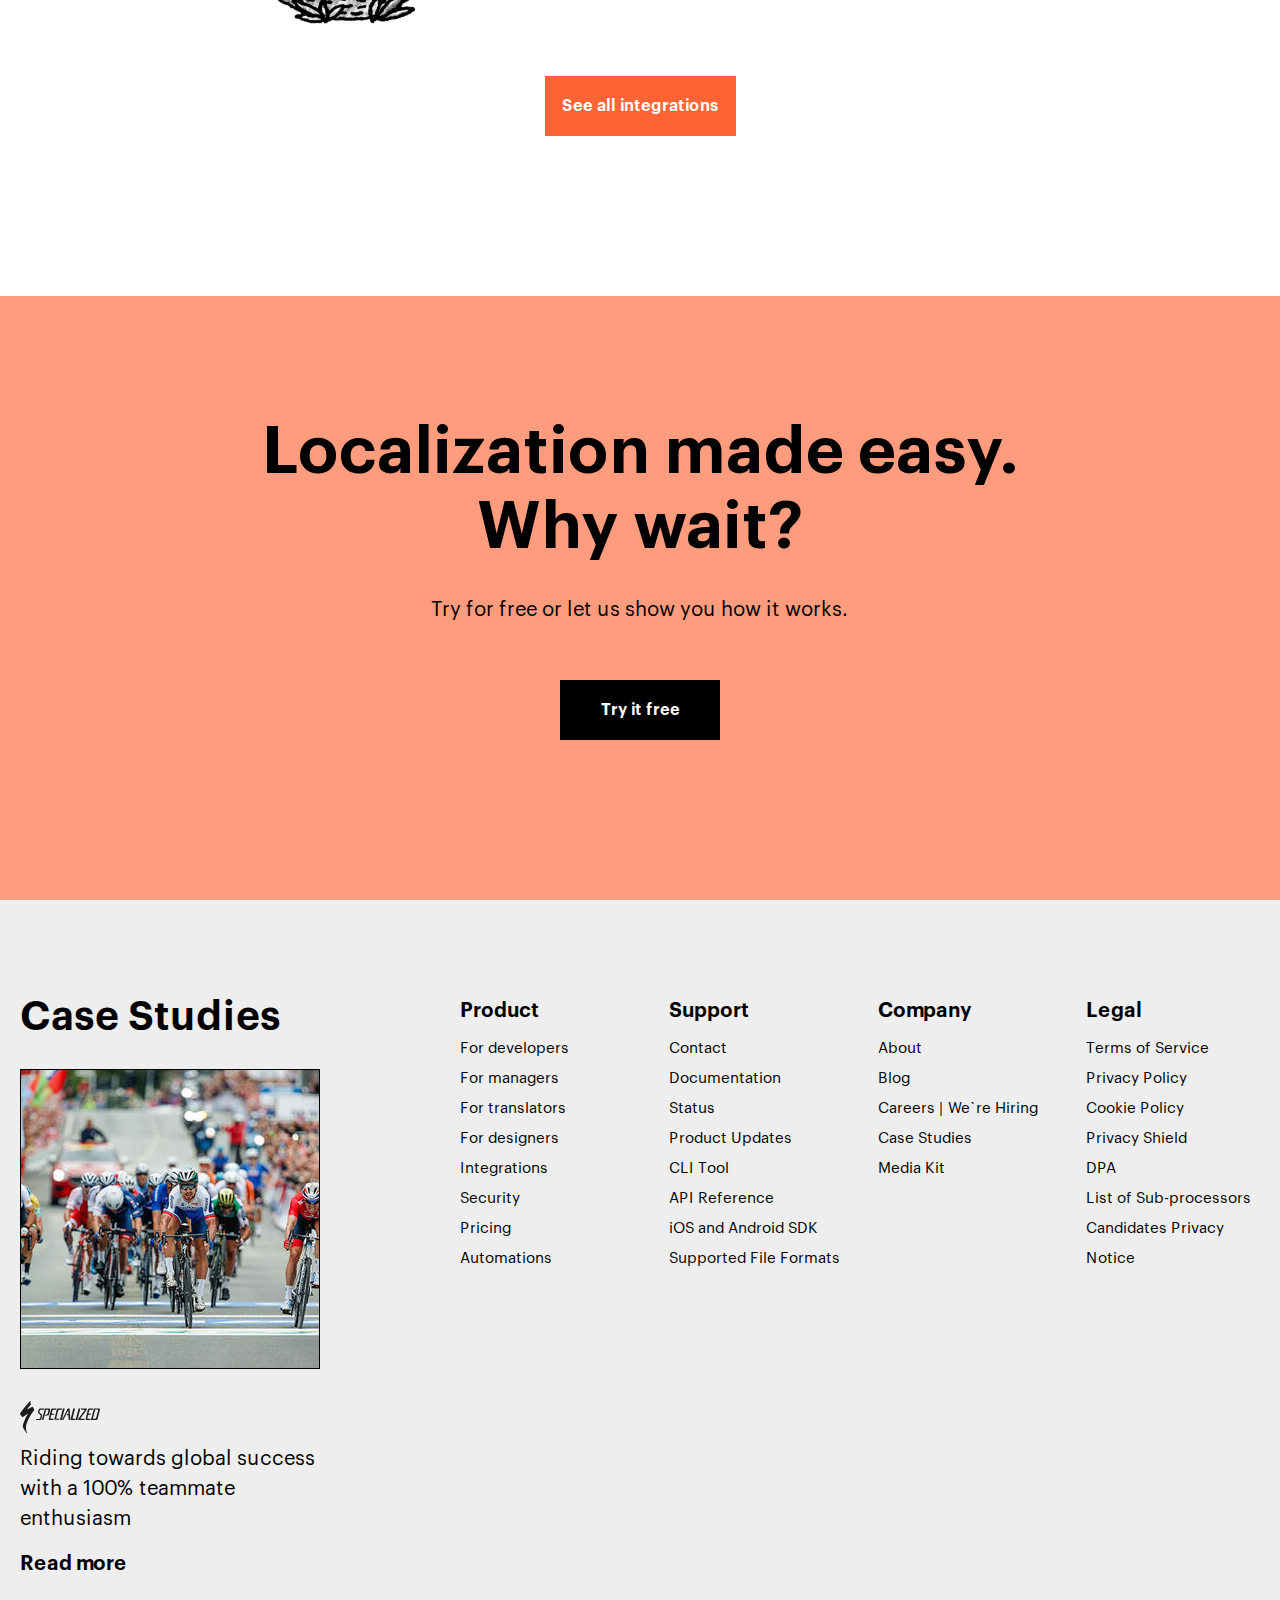
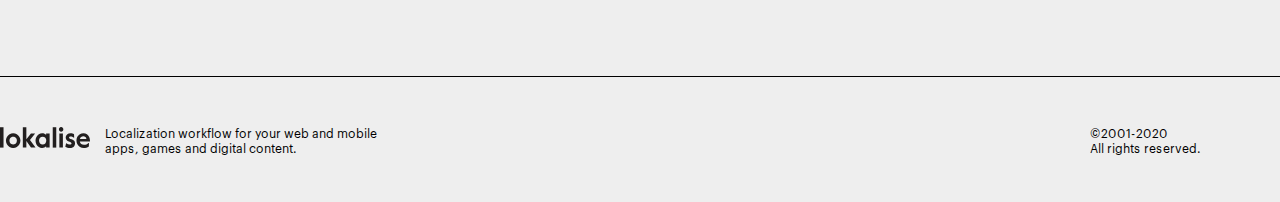
==== commit 81b07786: "version8" ====
--- a/index.html
+++ b/index.html
@@ -94,7 +94,9 @@
 
       <div class="box-first">
         <div class="box-first__contant">
-          <h2 class="box-first__contant-title">Control the localization process</h2>
+          
+          <div class="box-first__contant-title">Control the localization process</div>
+        
           <div class="box-first__contant-description">Collaborate with your team in a single workspace. Add and assign
             <u>tasks</u>,
             track progress, and enjoy a seamless
@@ -115,7 +117,7 @@
           <img class="box-secondary__picture-image" src="assets/img/item2.gif" alt="">
         </div>
         <div class="box-secondary__contant">
-          <h2 class="box-secondary__contant-title">Shorten time to market</h2>
+          <div class="box-secondary__contant-title">Shorten time to market</div>
           <div class="box-secondary__contant-description">Localize your product in parallel with the development cycle. Use
             the <u>Adobe XD</u>, <u>Figma</u>, and <u>Sketch</u> plugins to start
             working on translations as soon as the product design is ready. No more idle waiting.</div>
@@ -142,16 +144,16 @@
         </div>
       </div>
 
-      <div class="box-secondary">
-        <div class="box-secondary__picture">
-          <img class="box-secondary__picture-image" src="assets/img/item4.png" alt="">
+      <div class="box-secondary box-secondary--md">
+        <div class="box-secondary__picture box-secondary__picture--md">
+          <img class="box-secondary__picture-image box-secondary__picture-image--md" src="assets/img/item4.png" alt="">
         </div>
         <div class="box-secondary__contant">
-          <h2 class="box-secondary__contant-title">Less work for developers</h2>
-          <div class="box-secondary__contant-description">Eliminate the hassle of localization and let developers get back
+          <div class="box-secondary__contant-title box-secondary__contant-title--md">Less work for developers</div>
+          <div class="box-secondary__contant-description box-secondary__contant-description--md">Eliminate the hassle of localization and let developers get back
             to their main tasks. Save hours with the powerful API,
             CLI, mobile SDKs, and integrations with GitHub, Bitbucket, JIRA, and more.</div>
-          <div class="box-secondary__contant-action">
+          <div class="box-secondary__contant-action box-secondary__contant-action--md">
             <a class="box-secondary__contant-action-button" href="">Start now</a>
           </div>
         </div>
--- a/assets/css/style.css
+++ b/assets/css/style.css
@@ -191,6 +191,8 @@
 }
 
 html {
+  overflow-x: hidden;
+
   font-size: 16px;
 }
 
@@ -309,8 +311,14 @@
   display: -webkit-box;
   display: -ms-flexbox;
   display: flex;
+  -webkit-box-align: center;
+  align-items: center;
+  -ms-flex-align: center;
   -ms-flex-wrap: wrap;
       flex-wrap: wrap;
+  -webkit-box-pack: center;
+  -ms-flex-pack: center;
+  justify-content: center;
 
   margin: 0;
   padding: 0;
@@ -338,15 +346,14 @@
 .header-content {
   display: grid;
 
-  margin-top: auto;
-  margin-bottom: auto;
-  padding-top: 40px;
-  padding-bottom: 40px;
+  padding-top: 128px;
+  padding-bottom: 172px;
 
   row-gap: 20px;
 }
 .header-content__title {
   margin: 0;
+  margin-bottom: 28px;
 
   font-weight: 600;
   line-height: 1.08;
@@ -354,6 +361,8 @@
   grid-area: ttl;
 }
 .header-content__description {
+  margin-bottom: 31px;
+
   font-size: 25px;
   line-height: 1.4;
 
@@ -368,6 +377,8 @@
   grid-area: act;
 }
 .header-content__notes {
+  padding-top: 4px;
+
   line-height: 1.67;
 
   grid-area: nts;
@@ -405,7 +416,7 @@
   justify-content: center;
 
   max-width: 1330px;
-  margin-bottom: 100px;
+  margin-bottom: 90px;
   padding-right: 20px;
   padding-left: 20px;
 }
@@ -420,15 +431,15 @@
   -ms-flex-pack: center;
   justify-content: center;
 
-  margin-bottom: 94px;
+  margin-bottom: 88px;
 
   gap: 99px;
 }
 .brands-title {
   max-width: 720px;
   min-height: 120px;
-  padding-top: 108px;
-  padding-bottom: 70px;
+  padding-top: 67px;
+  padding-bottom: 39px;
 
   text-align: center;
 }
@@ -443,23 +454,21 @@
 .box-first {
   display: grid;
 
-  min-height: 632px;
-  margin-bottom: 250px;
-
-  gap: 20px;
+  margin-bottom: 207px;
+
+  gap: 30px;
   grid-template-columns: repeat(2, 1fr);
 }
-.box-first__contant {
-  max-width: 493px;
-}
 .box-first__contant-title {
-  padding-top: 160px;
+  padding-top: 150px;
 
   font-size: 50px;
   font-weight: 600;
   line-height: 60px;
 }
 .box-first__contant-description {
+  padding-top: 30px;
+
   font-size: 20px;
   font-weight: 400;
   line-height: 30px;
@@ -484,39 +493,57 @@
   -ms-flex-pack: center;
   justify-content: center;
 }
+.box-first__picture-image {
+  width: 100%;
+}
 
 .box-secondary {
   display: grid;
 
-  min-height: 632px;
-  margin-bottom: 250px;
-
+  padding-bottom: 190px;
+
+  gap: 30px;
   grid-template-columns: repeat(2, 1fr);
 }
-.box-secondary__contant {
-  max-width: 493px;
+.box-secondary--md {
+  min-height: 575px;
+  padding-bottom: 150px;
 }
 .box-secondary__contant-title {
-  max-width: 493px;
-  padding-top: 160px;
-  padding-left: 138px;
+  max-width: 488px;
+  padding-top: 191px;
+  padding-left: 107px;
 
   font-size: 50px;
   font-weight: 600;
   line-height: 60px;
 }
+.box-secondary__contant-title--md {
+  padding-top: 106px;
+}
 .box-secondary__contant-description {
-  max-width: 618px;
-  padding-left: 138px;
+  max-width: 555px;
+  margin-bottom: 5px;
+  padding-top: 30px;
+  padding-left: 107px;
 
   font-size: 20px;
   font-weight: 400;
   line-height: 30px;
 }
+.box-secondary__contant-description--md {
+  max-width: 626px;
+  margin-bottom: 5px;
+  padding-top: -9px;
+}
 .box-secondary__contant-action {
   padding-top: 30px;
   padding-bottom: 160px;
-  padding-left: 138px;
+  padding-left: 107px;
+}
+.box-secondary__contant-action--md {
+  padding-top: 22px;
+  padding-bottom: 123px;
 }
 .box-secondary__contant-action-button {
   font-size: 20px;
@@ -534,9 +561,17 @@
   -ms-flex-pack: center;
   justify-content: center;
 }
-
+.box-secondary__picture--md {
+  height: 575px;
+  padding: 0 65px;
+
+  background-color: #fcf6df;
+}
+.box-secondary__picture-image {
+  width: 100%;
+}
 .apps {
-  padding-bottom: 150px;
+  padding-bottom: 130px;
 
   background-color: #fff8e4;
 }
@@ -551,8 +586,8 @@
 }
 
 .apps-item {
-  margin-bottom: 58px;
-  padding-top: 120px;
+  margin-bottom: 77px;
+  padding-top: 79px;
 }
 .apps-item__text {
   text-align: center;
@@ -576,6 +611,10 @@
 }
 .apps-box__title {
   text-align: center;
+
+  font-size: 25px;
+  font-weight: 600;
+  line-height: 35px;
 }
 .apps-box__picture {
   -webkit-box-ordinal-group: 0;
@@ -584,12 +623,19 @@
 
   text-align: center;
 }
+.apps-box__description {
+  text-align: center;
+
+  font-size: 18px;
+  line-height: 25px;
+}
+
 .teams {
   margin-bottom: 180px;
-  padding-top: 154px;
+  padding-top: 118px;
 }
 .teams-item {
-  padding-bottom: 75px;
+  padding-bottom: 50px;
 }
 .teams-item__text {
   text-align: center;
@@ -615,11 +661,11 @@
       flex-direction: column;
 }
 .teams-box__title {
-  padding-top: 50px;
-
-  font-size: 50px;
-  font-weight: 600;
-  line-height: 60px;
+  margin: 30px 0 10px 0;
+
+  font-size: 30px;
+  font-weight: 600;
+  line-height: 40px;
 }
 .teams-box__picture {
   -webkit-box-ordinal-group: 0;
@@ -629,17 +675,17 @@
   min-height: 205px;
 }
 .teams-box__description {
-  padding-right: 20px;
-
-  font-family: "Graphik LC TT";
+  max-width: 410px;
+
   font-size: 20px;
-  font-weight: 400;
-  font-style: normal;
   line-height: 30px;
 }
+.teams-box__actions {
+  margin-top: 8px;
+}
+
 .teams-box__botton {
   font-size: 20px;
-  font-weight: 400;
   line-height: 30px;
 
   -webkit-text-decoration-line: underline;
@@ -659,14 +705,18 @@
   gap: 85px;
 }
 .face-contant {
-  padding-top: 40px;
+  padding-top: 32px;
 }
 .face-contant__description {
+  margin-bottom: 26px;
+
   font-size: 30px;
   font-weight: 400;
   line-height: 40px;
 }
 .face-contant__notes {
+  margin-bottom: 3px;
+
   font-size: 15px;
   font-weight: 400;
   line-height: 25px;
@@ -676,7 +726,7 @@
 }
 
 .stars {
-  margin-bottom: 165px;
+  margin-bottom: 96px;
 
   background-color: #dabc98;
 }
@@ -724,6 +774,7 @@
 }
 .integrations-title {
   max-width: 790px;
+  margin-bottom: 3px;
 
   text-align: center;
 
@@ -762,6 +813,8 @@
 }
 .question-block__title {
   max-width: 784px;
+  margin-bottom: 30px;
+  padding-top: 54px;
 
   text-align: center;
 
@@ -793,13 +846,15 @@
   display: -ms-flexbox;
   display: flex;
 
-  padding-top: 100px;
+  margin-bottom: 2px;
+  padding-top: 52px;
 
   gap: 70px;
 }
 
 .footer-primary__case {
   max-width: 300px;
+  margin-right: 70px;
 }
 
 .footer-secondary {
@@ -832,6 +887,10 @@
   font-size: 12px;
   font-weight: 400;
   line-height: 15px;
+}
+
+.footer-secondary__copyright {
+  padding-right: 80px;
 }
 
 .footer-secondary__copyright-year {
@@ -851,7 +910,7 @@
 
   padding-top: 20px;
 
-  gap: 100px;
+  gap: 35px;
   grid-template-columns: repeat(4, 1fr);
 }
 
@@ -860,6 +919,8 @@
 }
 
 .footer-menu__block-title {
+  margin-bottom: 10px;
+
   font-size: 20px;
   font-weight: 600;
   line-height: 25px;
@@ -872,13 +933,19 @@
 }
 
 .footer-case__title {
+  margin-bottom: 27px;
+
   font-size: 40px;
   font-weight: 600;
   line-height: 50px;
 }
 
 .footer-case__picture {
-  margin-bottom: 40px;
+  margin-bottom: 27px;
+}
+
+.footer-case__brand {
+  margin-bottom: 7px;
 }
 
 .footer-case__description {
@@ -995,13 +1062,18 @@
 
     text-align: center;
   }
+  .box-secondary--md {
+    margin-bottom: 450px;
+  }
   .box-secondary {
-    margin-bottom: 0;
-
     grid-auto-flow: initial;
     grid-template-columns: 1fr;
   }
   .box-secondary__contant {
+    -webkit-box-ordinal-group: 0;
+    -ms-flex-order: -1;
+    order: -1;
+
     margin-right: auto;
     margin-left: auto;
 
@@ -1035,6 +1107,11 @@
   }
   .header-menu__actions {
     margin-left: 0;
+  }
+  .header-navbar__list {
+    -webkit-box-pack: center;
+    -ms-flex-pack: center;
+    justify-content: center;
   }
   .header-content__image {
     width: 70%;
@@ -1137,6 +1214,9 @@
   .header-content__description {
     font-size: 20px;
   }
+  .brands-container {
+    margin-bottom: 10px;
+  }
   .brands-icon {
     margin-bottom: 50px;
 
@@ -1154,16 +1234,12 @@
   }
   .box-first__contant-title {
     padding-top: 0;
+
+    font-size: 40px;
   }
   .box-first__picture-image {
     max-width: 80%;
   }
-  .box-secondary {
-    margin-bottom: 0;
-  }
-  .box-secondary__picture-image {
-    max-width: 80%;
-  }
   .teams-item__text {
     font-size: 40px;
   }
@@ -1179,4 +1255,19 @@
   .footer-menu {
     grid-template-columns: 1fr;
   }
-}
+  .footer-menu__bloсk {
+    display: -webkit-box;
+    display: -ms-flexbox;
+    display: flex;
+    display: block;
+    -webkit-box-align: center;
+    align-items: center;
+    -ms-flex-align: center;
+    -webkit-box-orient: vertical;
+    -webkit-box-direction: normal;
+    -ms-flex-direction: column;
+        flex-direction: column;
+
+    text-align: center;
+  }
+}
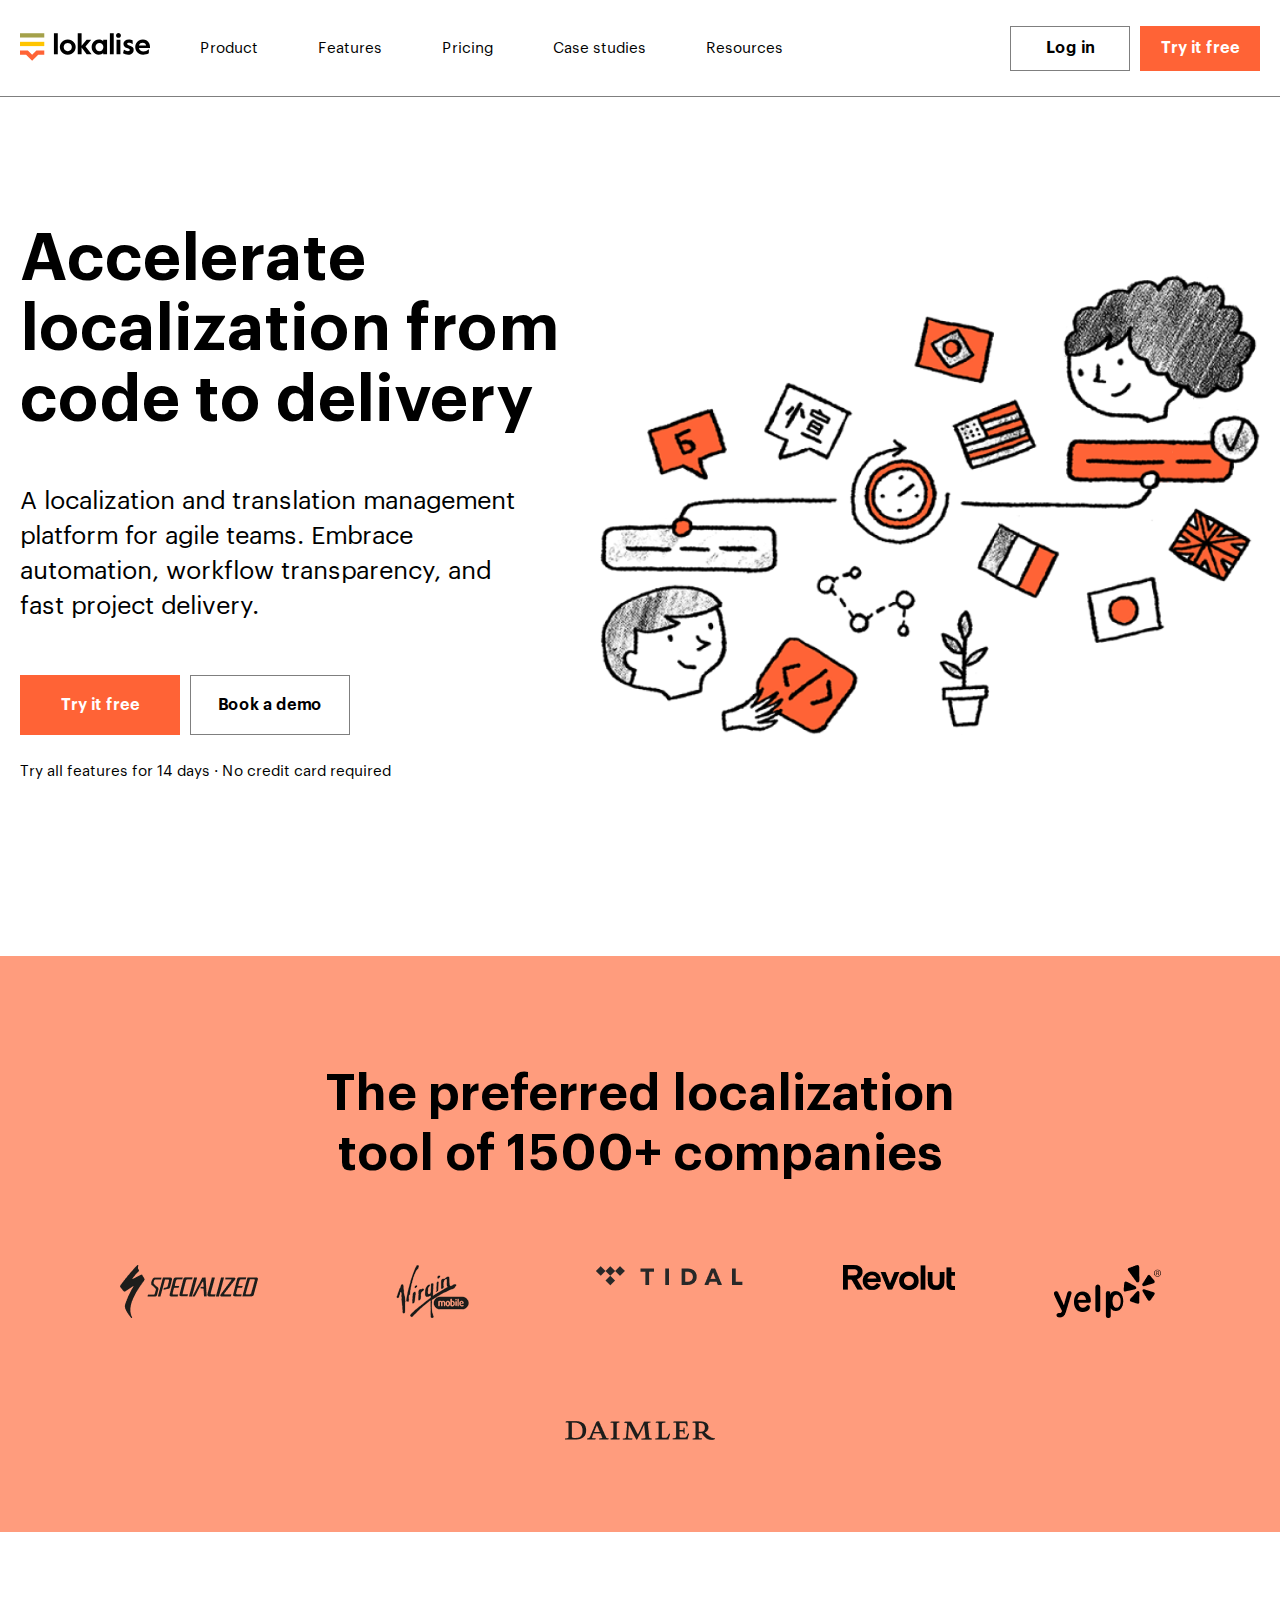
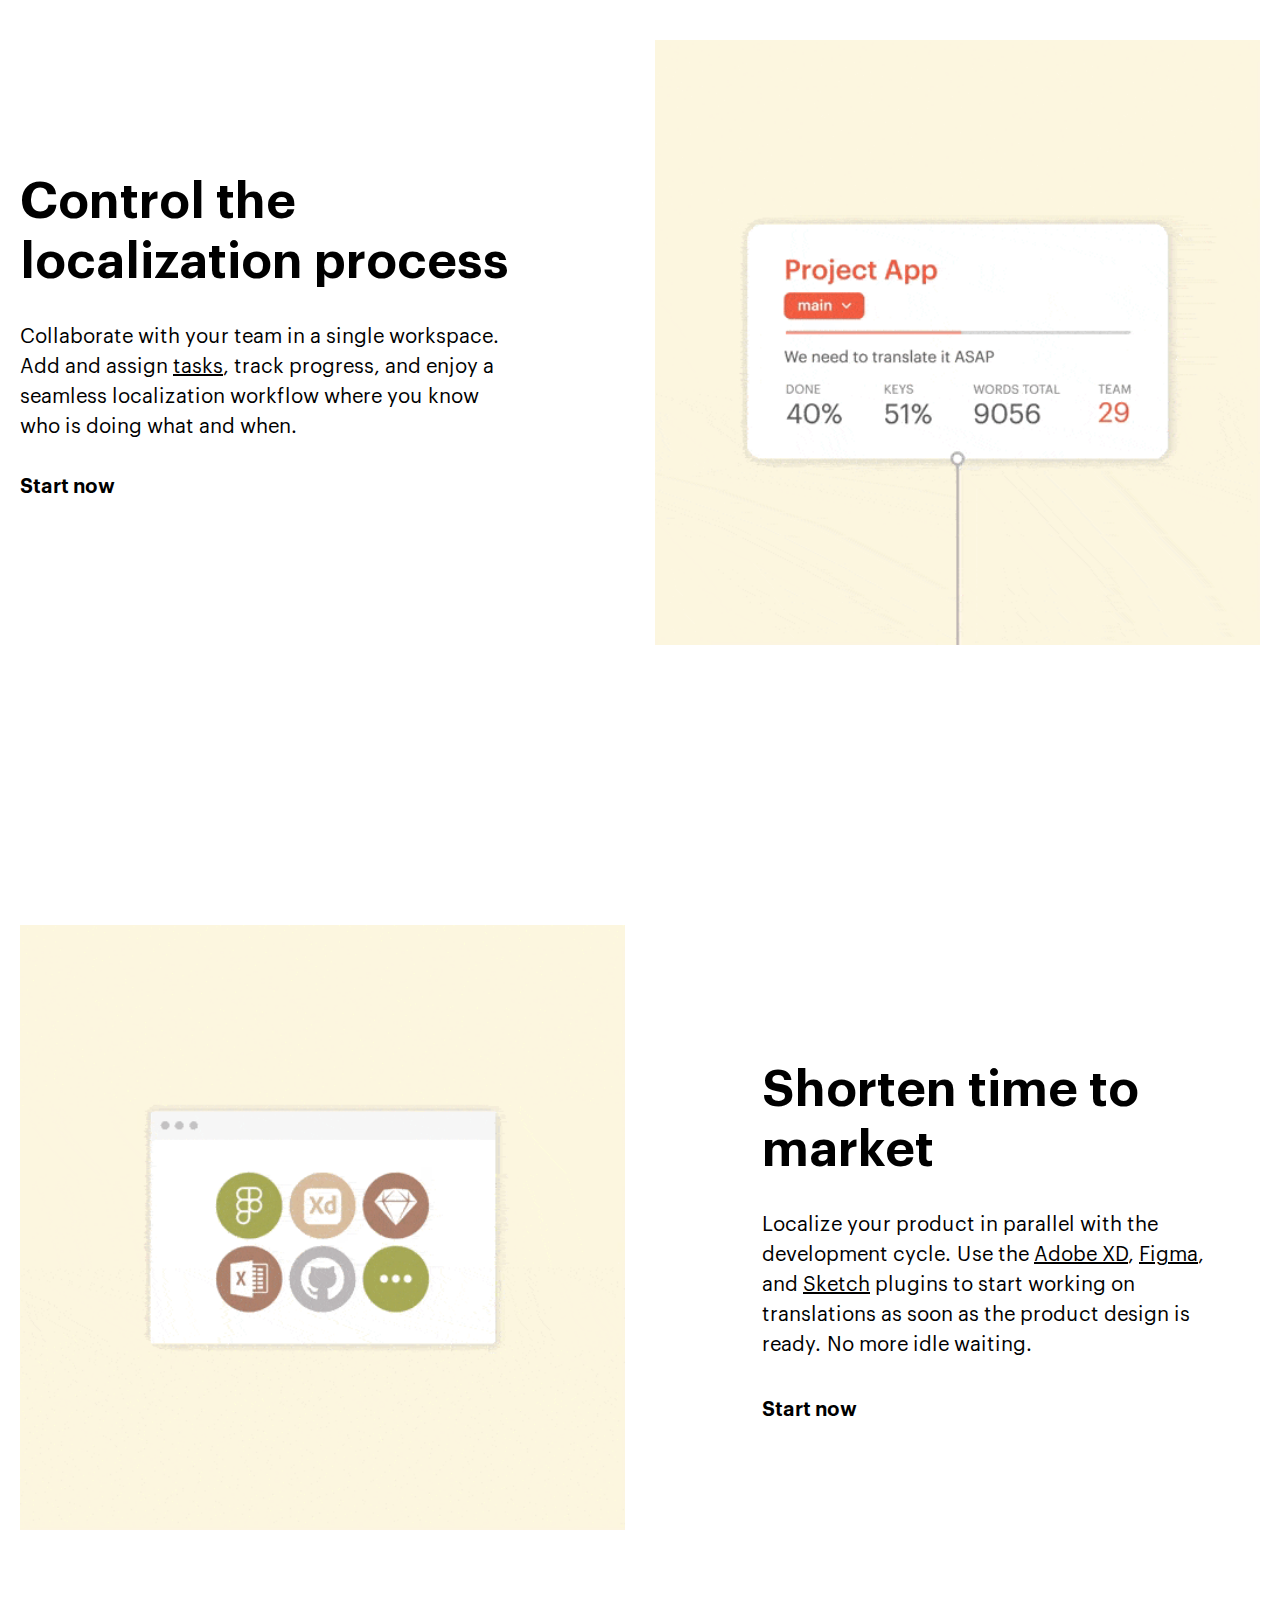
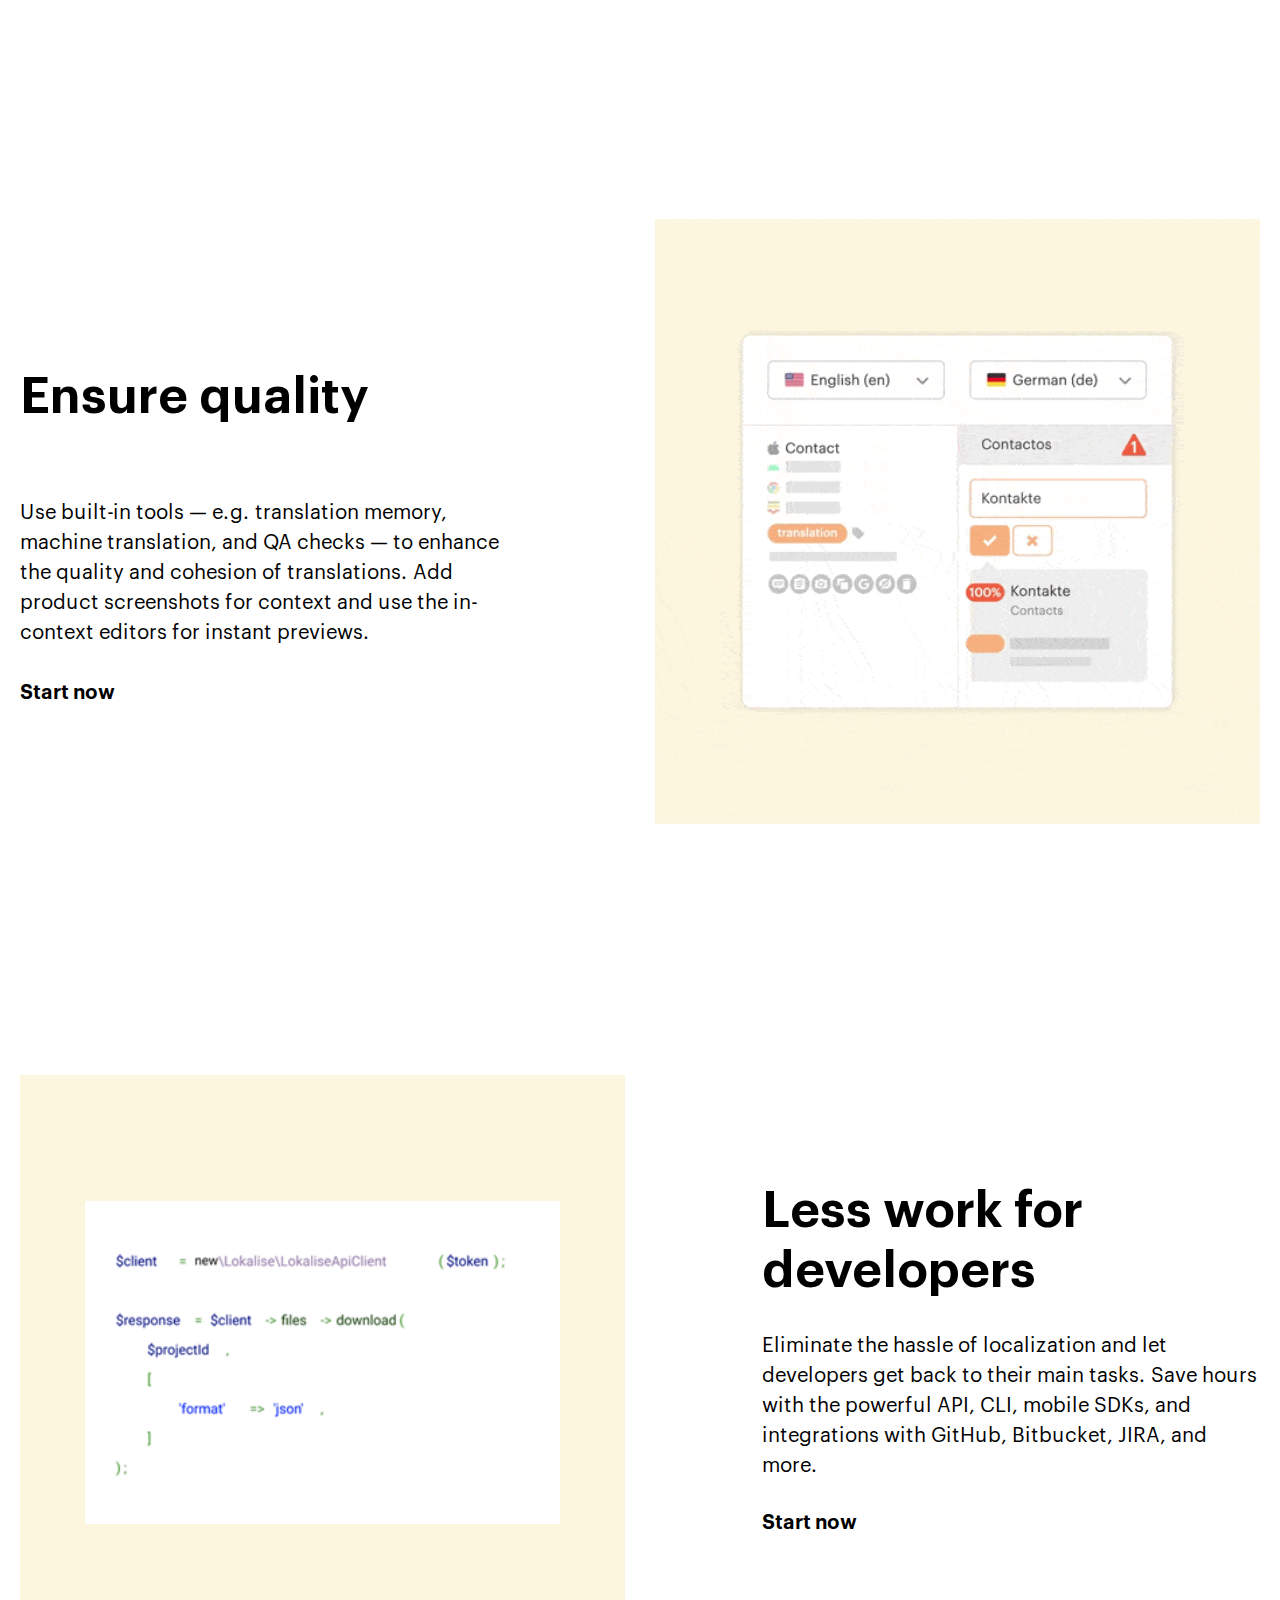
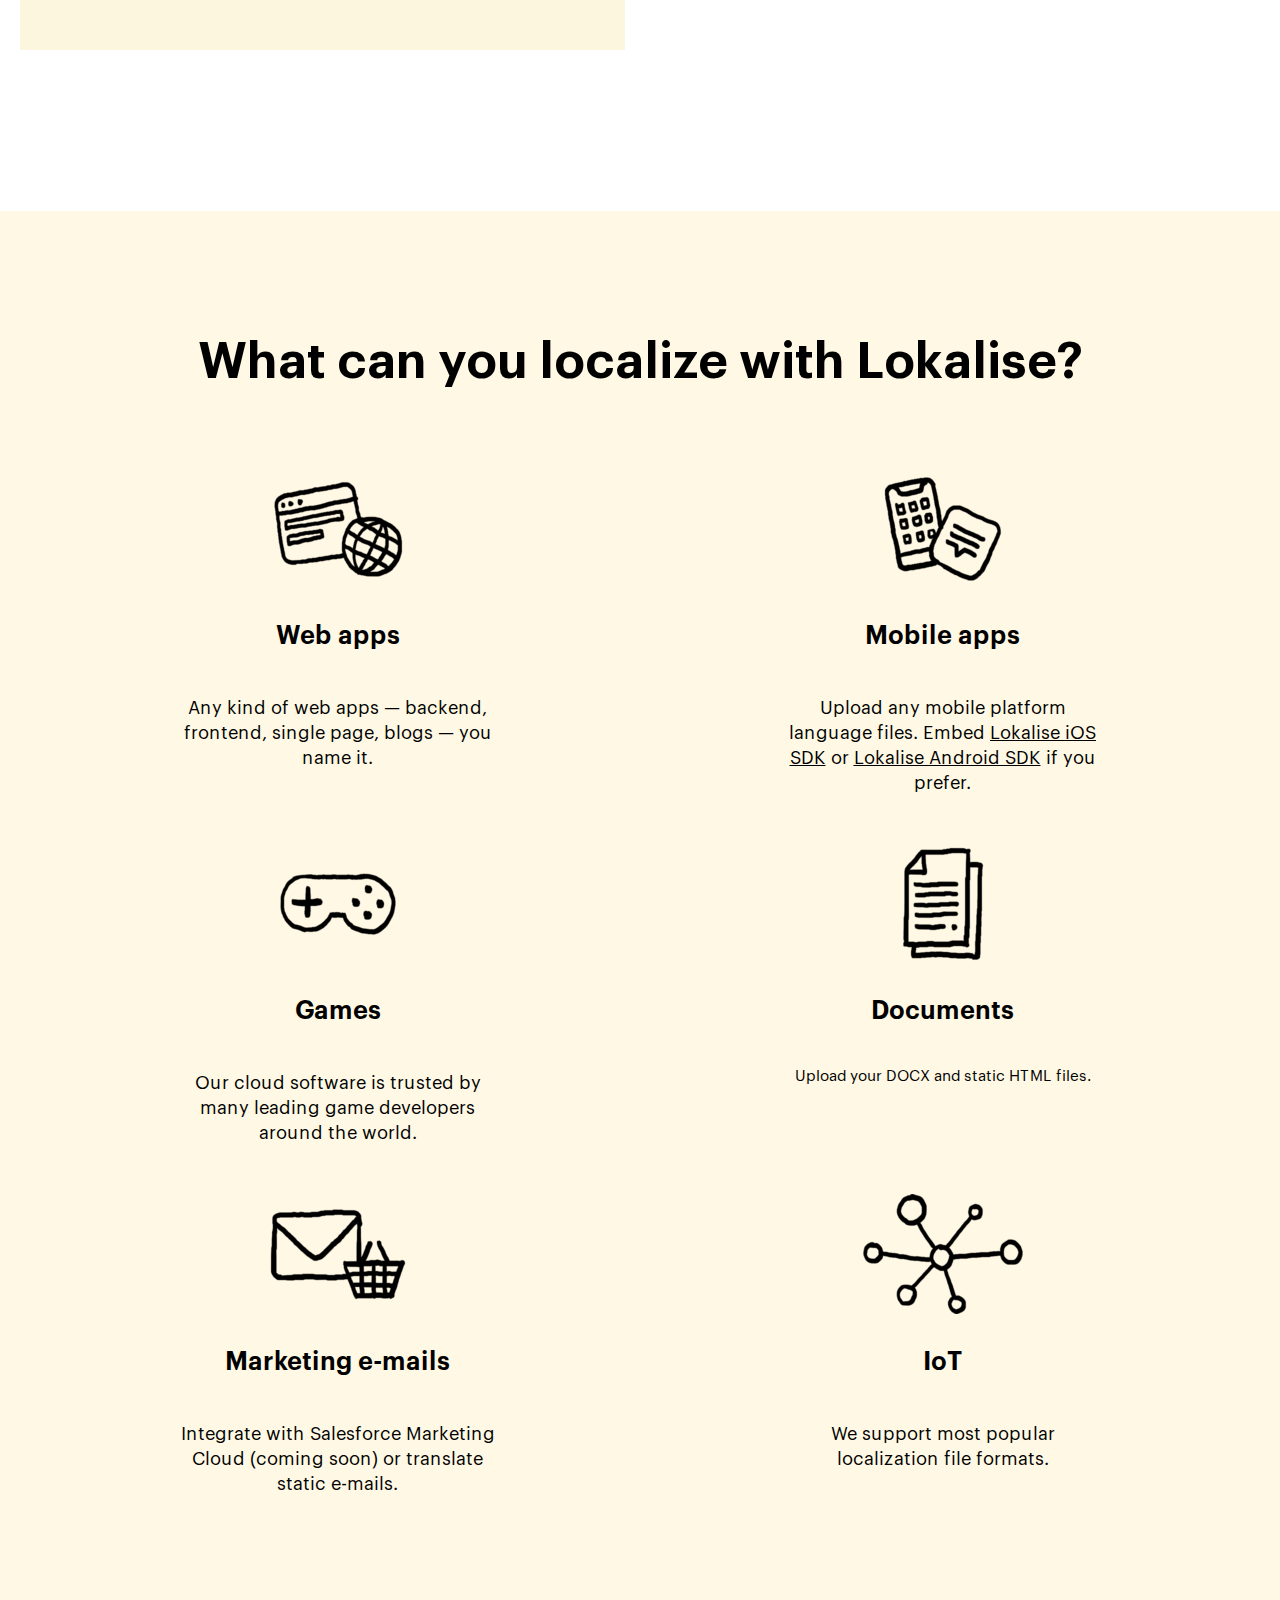
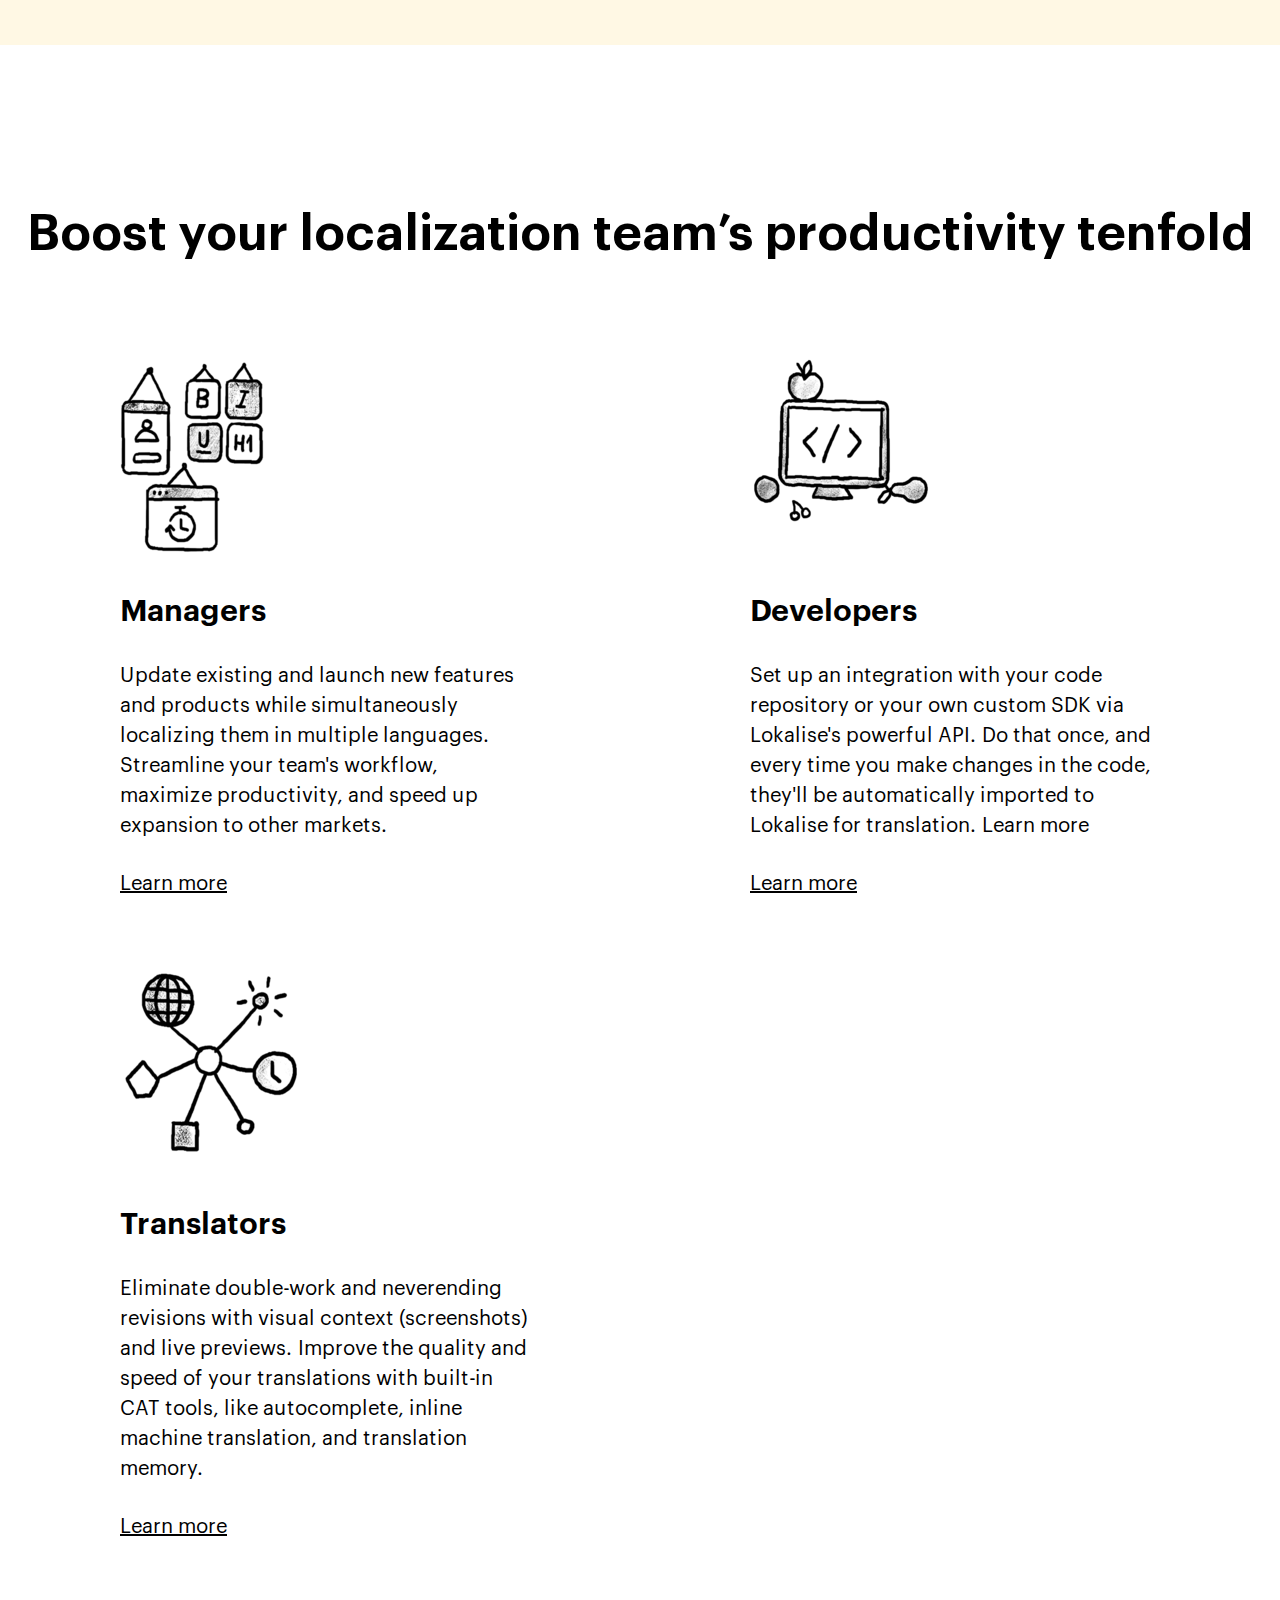
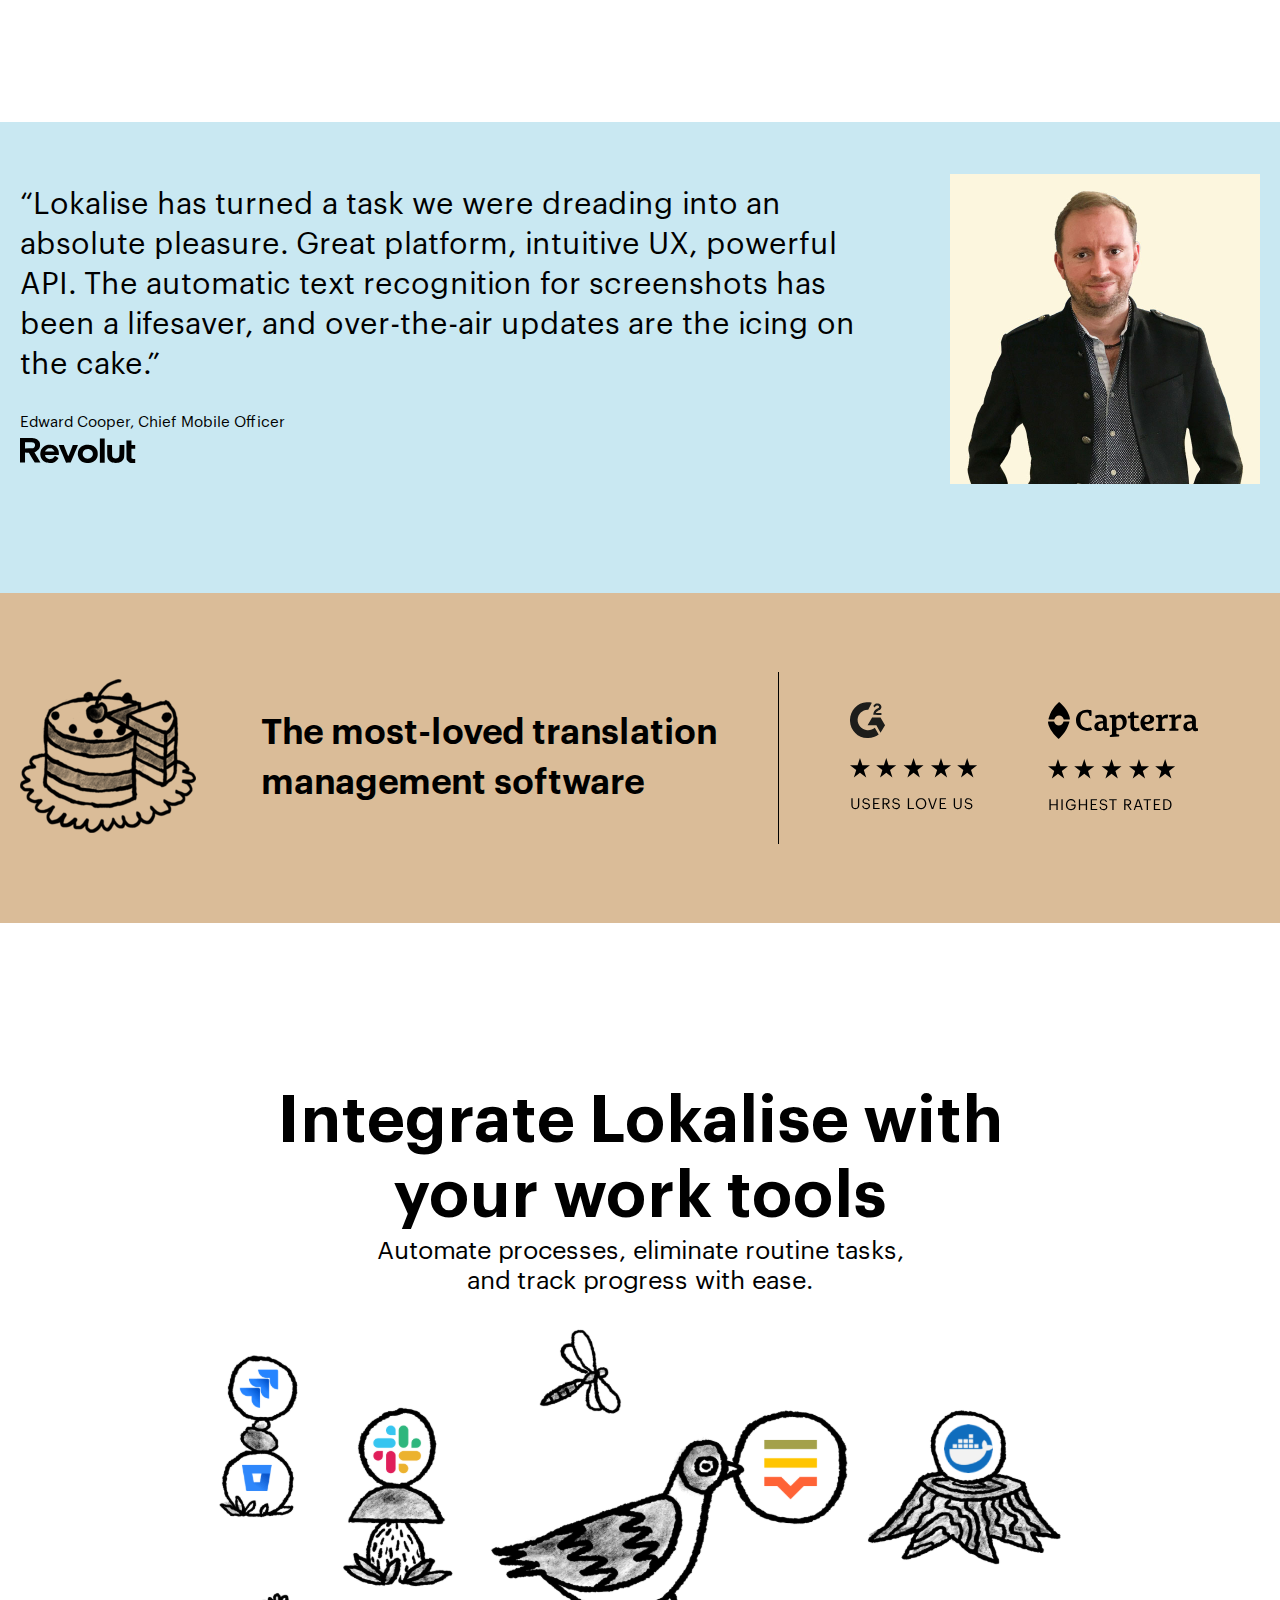
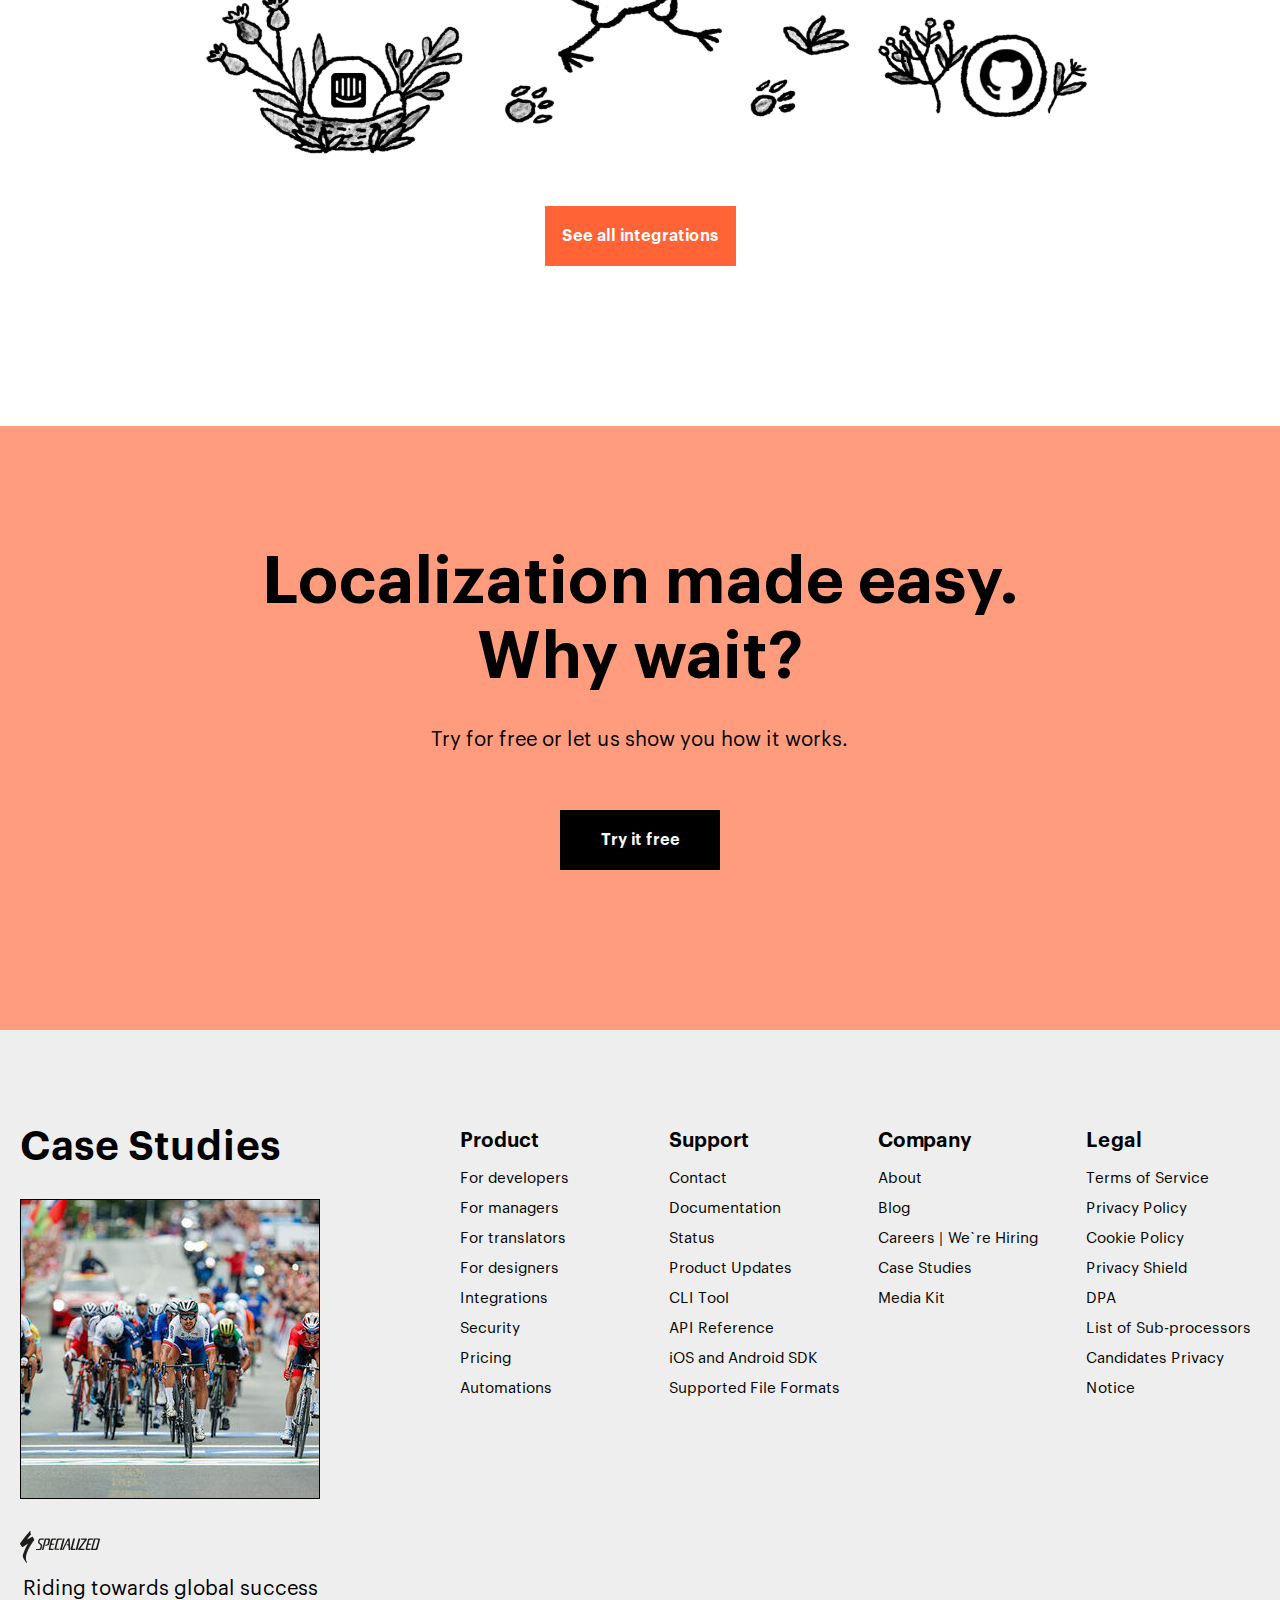
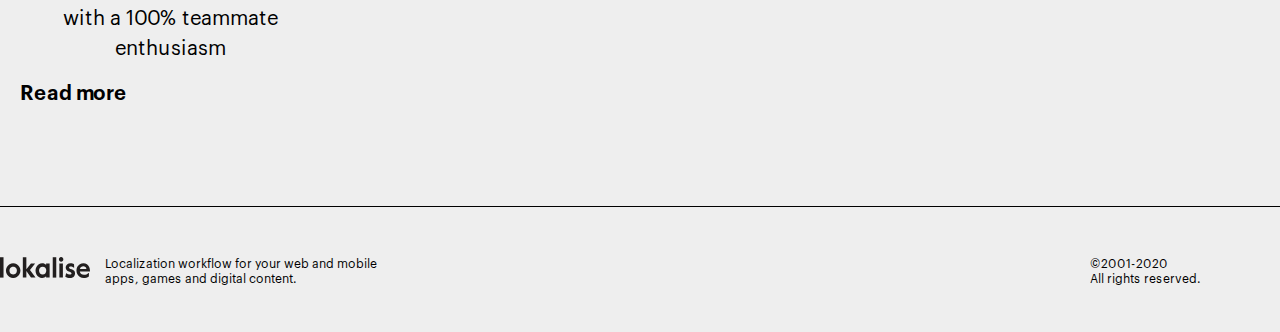
==== commit 3cd8e558: "finish2" ====
--- a/index.html
+++ b/index.html
@@ -10,7 +10,6 @@
 </head>
 
 <body>
-
   <header class="header container">
     <div class="header-menu">
       <div class="header-menu__logo header-logo">
@@ -91,12 +90,9 @@
       </div>
     </section>
     <section class="box container">
-
       <div class="box-first">
         <div class="box-first__contant">
-          
           <div class="box-first__contant-title">Control the localization process</div>
-        
           <div class="box-first__contant-description">Collaborate with your team in a single workspace. Add and assign
             <u>tasks</u>,
             track progress, and enjoy a seamless
@@ -106,19 +102,18 @@
             <a class="box-first__contant-action-button" href="">Start now</a>
           </div>
         </div>
-
         <div class="box-first__picture">
           <img class="box-first__picture-image" src="assets/img/item1.gif" alt="">
         </div>
       </div>
-
       <div class="box-secondary">
         <div class="box-secondary__picture">
           <img class="box-secondary__picture-image" src="assets/img/item2.gif" alt="">
         </div>
         <div class="box-secondary__contant">
           <div class="box-secondary__contant-title">Shorten time to market</div>
-          <div class="box-secondary__contant-description">Localize your product in parallel with the development cycle. Use
+          <div class="box-secondary__contant-description">Localize your product in parallel with the development cycle.
+            Use
             the <u>Adobe XD</u>, <u>Figma</u>, and <u>Sketch</u> plugins to start
             working on translations as soon as the product design is ready. No more idle waiting.</div>
           <div class="box-secondary__contant-action">
@@ -126,7 +121,6 @@
           </div>
         </div>
       </div>
-
       <div class="box-first">
         <div class="box-first__contant">
           <h2 class="box-first__contant-title">Ensure quality</h2>
@@ -138,19 +132,18 @@
             <a class="box-first__contant-action-button" href="">Start now</a>
           </div>
         </div>
-
         <div class="box-first__picture">
           <img class="box-first__picture-image" src="assets/img/item3.gif" alt="">
         </div>
       </div>
-
       <div class="box-secondary box-secondary--md">
         <div class="box-secondary__picture box-secondary__picture--md">
           <img class="box-secondary__picture-image box-secondary__picture-image--md" src="assets/img/item4.png" alt="">
         </div>
         <div class="box-secondary__contant">
           <div class="box-secondary__contant-title box-secondary__contant-title--md">Less work for developers</div>
-          <div class="box-secondary__contant-description box-secondary__contant-description--md">Eliminate the hassle of localization and let developers get back
+          <div class="box-secondary__contant-description box-secondary__contant-description--md">Eliminate the hassle of
+            localization and let developers get back
             to their main tasks. Save hours with the powerful API,
             CLI, mobile SDKs, and integrations with GitHub, Bitbucket, JIRA, and more.</div>
           <div class="box-secondary__contant-action box-secondary__contant-action--md">
@@ -158,9 +151,7 @@
           </div>
         </div>
       </div>
-
-    </section>
-
+    </section>
     <section class="apps">
       <div class="container">
         <div class="apps-item">
@@ -168,7 +159,6 @@
             What can you localize with Lokalise?
           </h2>
         </div>
-
         <div class="apps-container">
           <div class="apps-box">
             <h3 class="apps-box__title">
@@ -243,7 +233,6 @@
           Boost your localization team’s productivity tenfold
         </h2>
       </div>
-
       <div class="teams-container">
         <div class="teams-box">
           <h3 class="teams-box__title">
@@ -260,7 +249,6 @@
             <a class="teams-box__botton" href="">Learn more</a>
           </div>
         </div>
-
         <div class="teams-box">
           <h3 class="teams-box__title">
             Developers
@@ -295,7 +283,6 @@
           </div>
         </div>
       </div>
-
     </section>
     <section class="face">
       <div class="face-container container">
@@ -389,7 +376,6 @@
             <a class="footer-menu__block-link" href="">Automations</a>
           </div>
         </div>
-
         <div class="footer-menu__bloсk">
           <h4 class="footer-menu__block-title">Support</h4>
           <div class="footer-menu__block-action">
@@ -417,7 +403,6 @@
             <a class="footer-menu__block-link" href="">Supported File Formats</a>
           </div>
         </div>
-
         <div class="footer-menu__bloсk">
           <h4 class="footer-menu__block-title">Company</h4>
           <div class="footer-menu__block-action">
@@ -436,7 +421,6 @@
             <a class="footer-menu__block-link" href="">Media Kit</a>
           </div>
         </div>
-
         <div class="footer-menu__bloсk">
           <h4 class="footer-menu__block-title">Legal</h4>
           <div class="footer-menu__block-action">
@@ -463,7 +447,6 @@
         </div>
       </div>
     </div>
-
     <div class="footer-secondary container-sm">
       <div class="footer-secondary__contant footer-contant">
         <div class="footer-contant__picture">
@@ -473,14 +456,12 @@
           content.
         </div>
       </div>
-
       <div class="footer-secondary__copyright">
         <div class="footer-secondary__copyright-year">©2001-2020</div>
         <div class="footer-secondary__copyright-text">All rights reserved.</div>
       </div>
     </div>
   </footer>
-
 </body>
 
 </html>--- a/assets/css/style.css
+++ b/assets/css/style.css
@@ -459,6 +459,9 @@
   gap: 30px;
   grid-template-columns: repeat(2, 1fr);
 }
+.box-first__contant {
+  max-width: 496px;
+}
 .box-first__contant-title {
   padding-top: 150px;
 
@@ -534,7 +537,6 @@
 .box-secondary__contant-description--md {
   max-width: 626px;
   margin-bottom: 5px;
-  padding-top: -9px;
 }
 .box-secondary__contant-action {
   padding-top: 30px;
@@ -570,6 +572,7 @@
 .box-secondary__picture-image {
   width: 100%;
 }
+
 .apps {
   padding-bottom: 130px;
 
@@ -648,7 +651,9 @@
 .teams-container {
   display: grid;
 
+  gap: 70px 20px;
   grid-template-columns: repeat(3, 1fr);
+  justify-items: center;
 }
 
 .teams-box {
@@ -753,7 +758,7 @@
 }
 
 .stars-picture2 {
-  border-left: black solid 1px;
+  border-left: #000000 solid 1px;
 }
 
 .integrations {
@@ -825,6 +830,8 @@
 .question-block__description {
   margin-bottom: 55px;
 
+  text-align: center;
+
   font-size: 20px;
   font-weight: 400;
   line-height: 30px;
@@ -868,7 +875,7 @@
   padding-top: 50px;
   padding-bottom: 45px;
 
-  border-top: 1px solid black;
+  border-top: 1px solid #000000;
 }
 
 .footer-secondary__contant {
@@ -950,6 +957,8 @@
 
 .footer-case__description {
   margin-bottom: 15px;
+
+  text-align: center;
 
   font-size: 20px;
   font-weight: 400;
@@ -1029,6 +1038,9 @@
     margin-right: auto;
     margin-left: auto;
   }
+  .footer-secondary {
+    padding-left: 20px;
+  }
   .footer-menu {
     grid-template-columns: repeat(2, 1fr);
   }
@@ -1062,10 +1074,21 @@
 
     text-align: center;
   }
+  .box-first__contant-title {
+    padding-top: 0;
+
+    font-size: 40px;
+  }
+  .box-first__picture {
+    width: 80%;
+    margin: 0 auto;
+  }
   .box-secondary--md {
     margin-bottom: 450px;
   }
   .box-secondary {
+    margin-bottom: 50px;
+
     grid-auto-flow: initial;
     grid-template-columns: 1fr;
   }
@@ -1080,6 +1103,9 @@
     text-align: center;
   }
   .box-secondary__contant-title {
+    max-width: none;
+  }
+  .box-secondary__contant-title {
     padding-top: 0;
     padding-left: 0;
   }
@@ -1089,6 +1115,18 @@
   .box-secondary__contant-action {
     padding-bottom: 40px;
     padding-left: 0;
+  }
+  .box-secondary__picture--md {
+    width: 80%;
+    margin: 0 auto;
+    padding: 0 40px;
+  }
+  .box-secondary__picture-image {
+    width: 80%;
+    margin: 0 auto;
+  }
+  .footer-primary {
+    padding-bottom: 38px;
   }
 }
 
@@ -1137,12 +1175,25 @@
     align-items: center;
     -ms-flex-align: center;
     -webkit-box-orient: vertical;
-    -webkit-box-direction: normal;
-    -ms-flex-direction: column;
-        flex-direction: column;
+    -webkit-box-direction: reverse;
+    -ms-flex-direction: column-reverse;
+        flex-direction: column-reverse;
+
+    padding-top: 30px;
+
+    gap: 10px;
   }
   .face .face-picture {
     padding-top: 0;
+  }
+  .stars {
+    margin-bottom: 10px;
+  }
+  .integrations {
+    margin-bottom: 70px;
+  }
+  .question-block__title {
+    font-size: 45px;
   }
   .footer-primary {
     -ms-flex-wrap: wrap;
@@ -1166,6 +1217,7 @@
         flex-direction: column;
 
     max-width: none;
+    margin-right: 0;
   }
   .footer-secondary {
     -webkit-box-align: center;
@@ -1178,6 +1230,97 @@
   }
   .footer-secondary__contant {
     margin-bottom: 20px;
+  }
+  .footer-secondary__copyright {
+    padding-right: 0;
+  }
+  .footer-menu {
+    -webkit-box-pack: center;
+    -ms-flex-pack: center;
+    justify-content: center;
+
+    gap: 50px;
+  }
+  .footer-case__actions {
+    margin-bottom: 0;
+  }
+}
+
+@media (max-width: 575.8px) {
+  .btn--md {
+    min-width: 140px;
+    height: 50px;
+  }
+  .header-content {
+    padding-top: 60px;
+    padding-bottom: 60px;
+  }
+  .header-content__title {
+    font-size: 45px;
+  }
+  .header-content__description {
+    font-size: 20px;
+  }
+  .brands {
+    margin-bottom: 60px;
+  }
+  .brands-container {
+    margin-bottom: 10px;
+  }
+  .brands-icon {
+    margin-bottom: 50px;
+
+    gap: 50px;
+  }
+  .brands-title {
+    padding-top: 50px;
+    padding-bottom: 50px;
+  }
+  .brands-title__text {
+    font-size: 30px;
+  }
+  .box-first {
+    margin-bottom: 100px;
+  }
+  .box-first__contant-title {
+    padding-top: 0;
+
+    font-size: 40px;
+  }
+  .box-first__contant-action {
+    padding-bottom: 60px;
+  }
+  .box-secondary {
+    padding-bottom: 60px;
+  }
+  .box-secondary {
+    margin-bottom: 30px;
+  }
+  .box-secondary__contant-title {
+    font-size: 40px;
+  }
+  .box-secondary__picture--md {
+    height: 300px;
+    padding: 0 20px;
+  }
+  .box-secondary__picture-image {
+    width: 100%;
+  }
+  .apps-item__text {
+    font-size: 40px;
+  }
+  .teams {
+    margin-bottom: 90px;
+    padding-top: 40px;
+  }
+  .teams-item__text {
+    font-size: 40px;
+  }
+  .stars-picture2 {
+    text-align: center;
+  }
+  .stars-image2 {
+    max-width: 90%;
   }
   .footer-secondary__copyright {
     display: -webkit-box;
@@ -1190,67 +1333,6 @@
     -webkit-box-direction: normal;
     -ms-flex-direction: column;
         flex-direction: column;
-  }
-  .footer-menu {
-    -webkit-box-pack: center;
-    -ms-flex-pack: center;
-    justify-content: center;
-
-    gap: 50px;
-  }
-  .footer-case__actions {
-    margin-bottom: 0;
-  }
-}
-
-@media (max-width: 575.8px) {
-  .btn--md {
-    min-width: 140px;
-    height: 50px;
-  }
-  .header-content__title {
-    font-size: 45px;
-  }
-  .header-content__description {
-    font-size: 20px;
-  }
-  .brands-container {
-    margin-bottom: 10px;
-  }
-  .brands-icon {
-    margin-bottom: 50px;
-
-    gap: 50px;
-  }
-  .brands-title {
-    padding-top: 50px;
-    padding-bottom: 50px;
-  }
-  .brands-title__text {
-    font-size: 30px;
-  }
-  .box-first {
-    margin-bottom: 100px;
-  }
-  .box-first__contant-title {
-    padding-top: 0;
-
-    font-size: 40px;
-  }
-  .box-first__picture-image {
-    max-width: 80%;
-  }
-  .teams-item__text {
-    font-size: 40px;
-  }
-  .stars-picture2 {
-    text-align: center;
-  }
-  .stars-image2 {
-    max-width: 90%;
-  }
-  .question-block__title {
-    font-size: 40px;
   }
   .footer-menu {
     grid-template-columns: 1fr;
